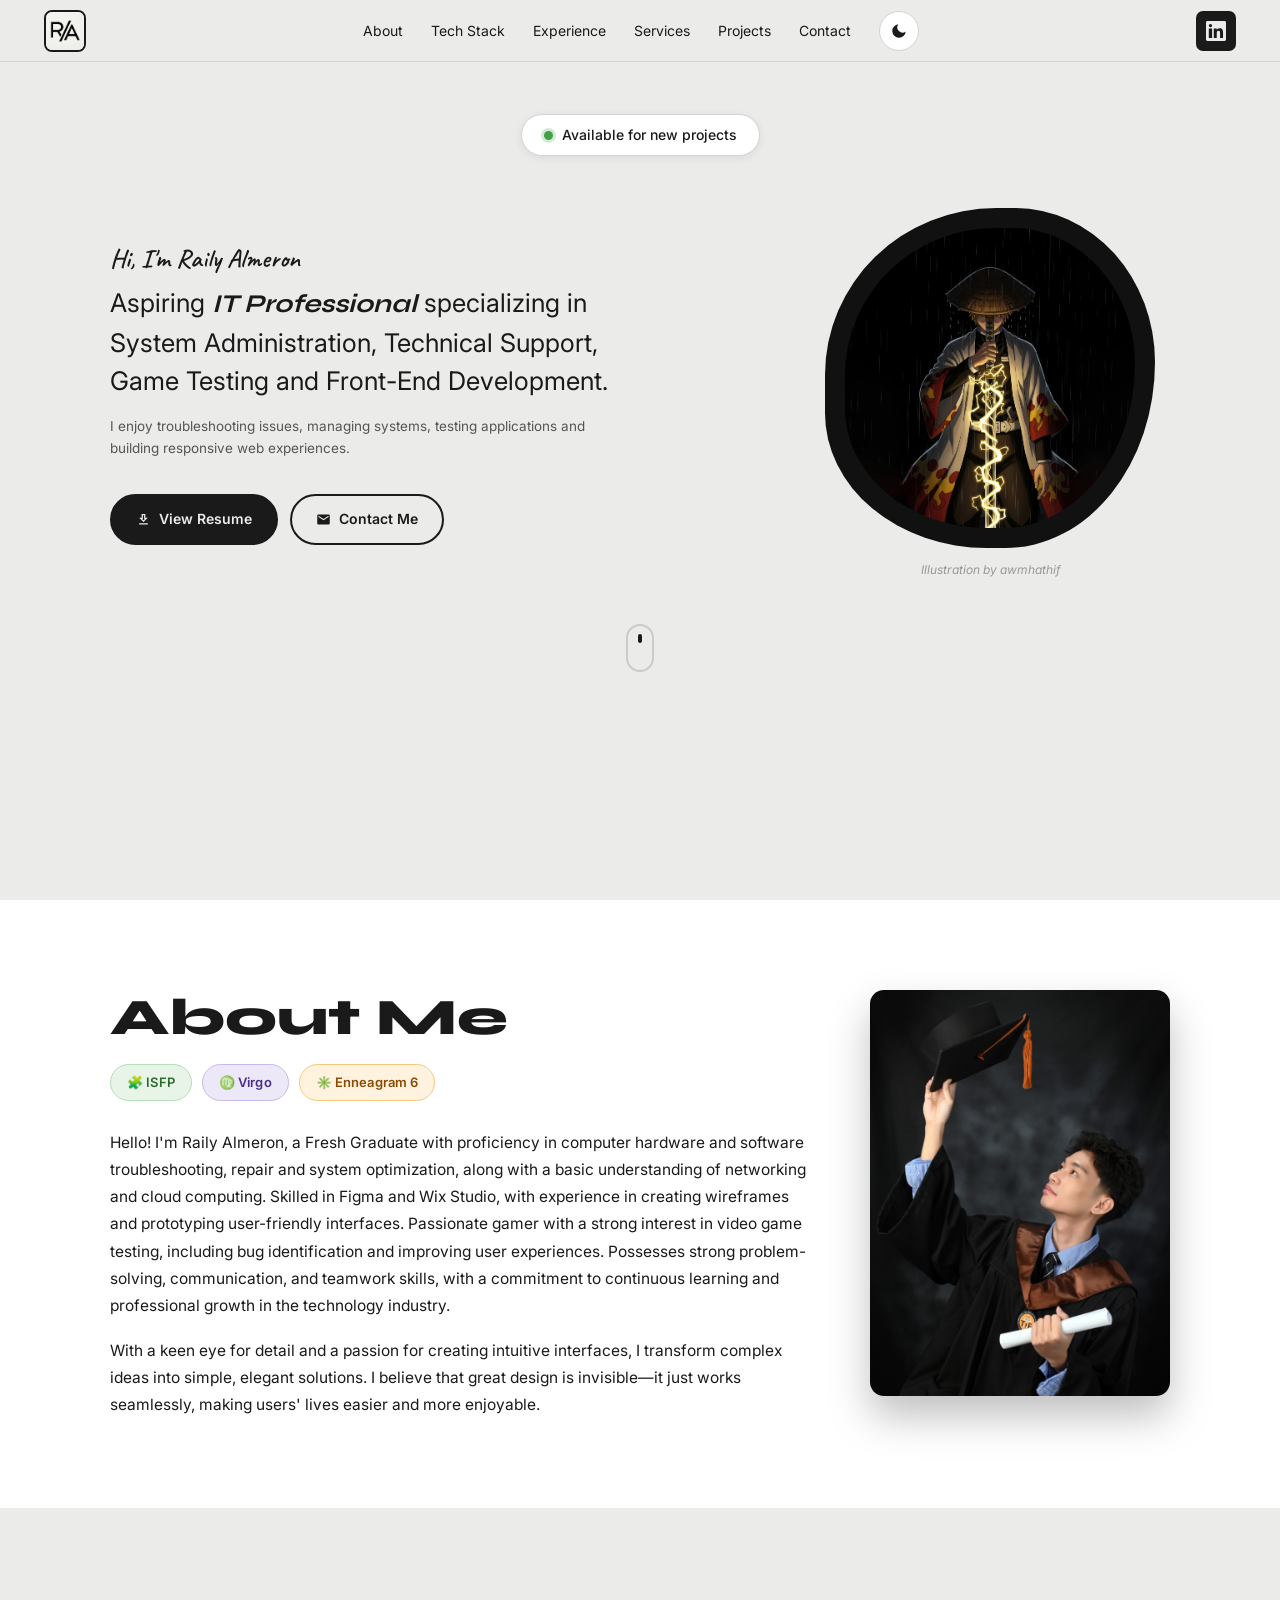
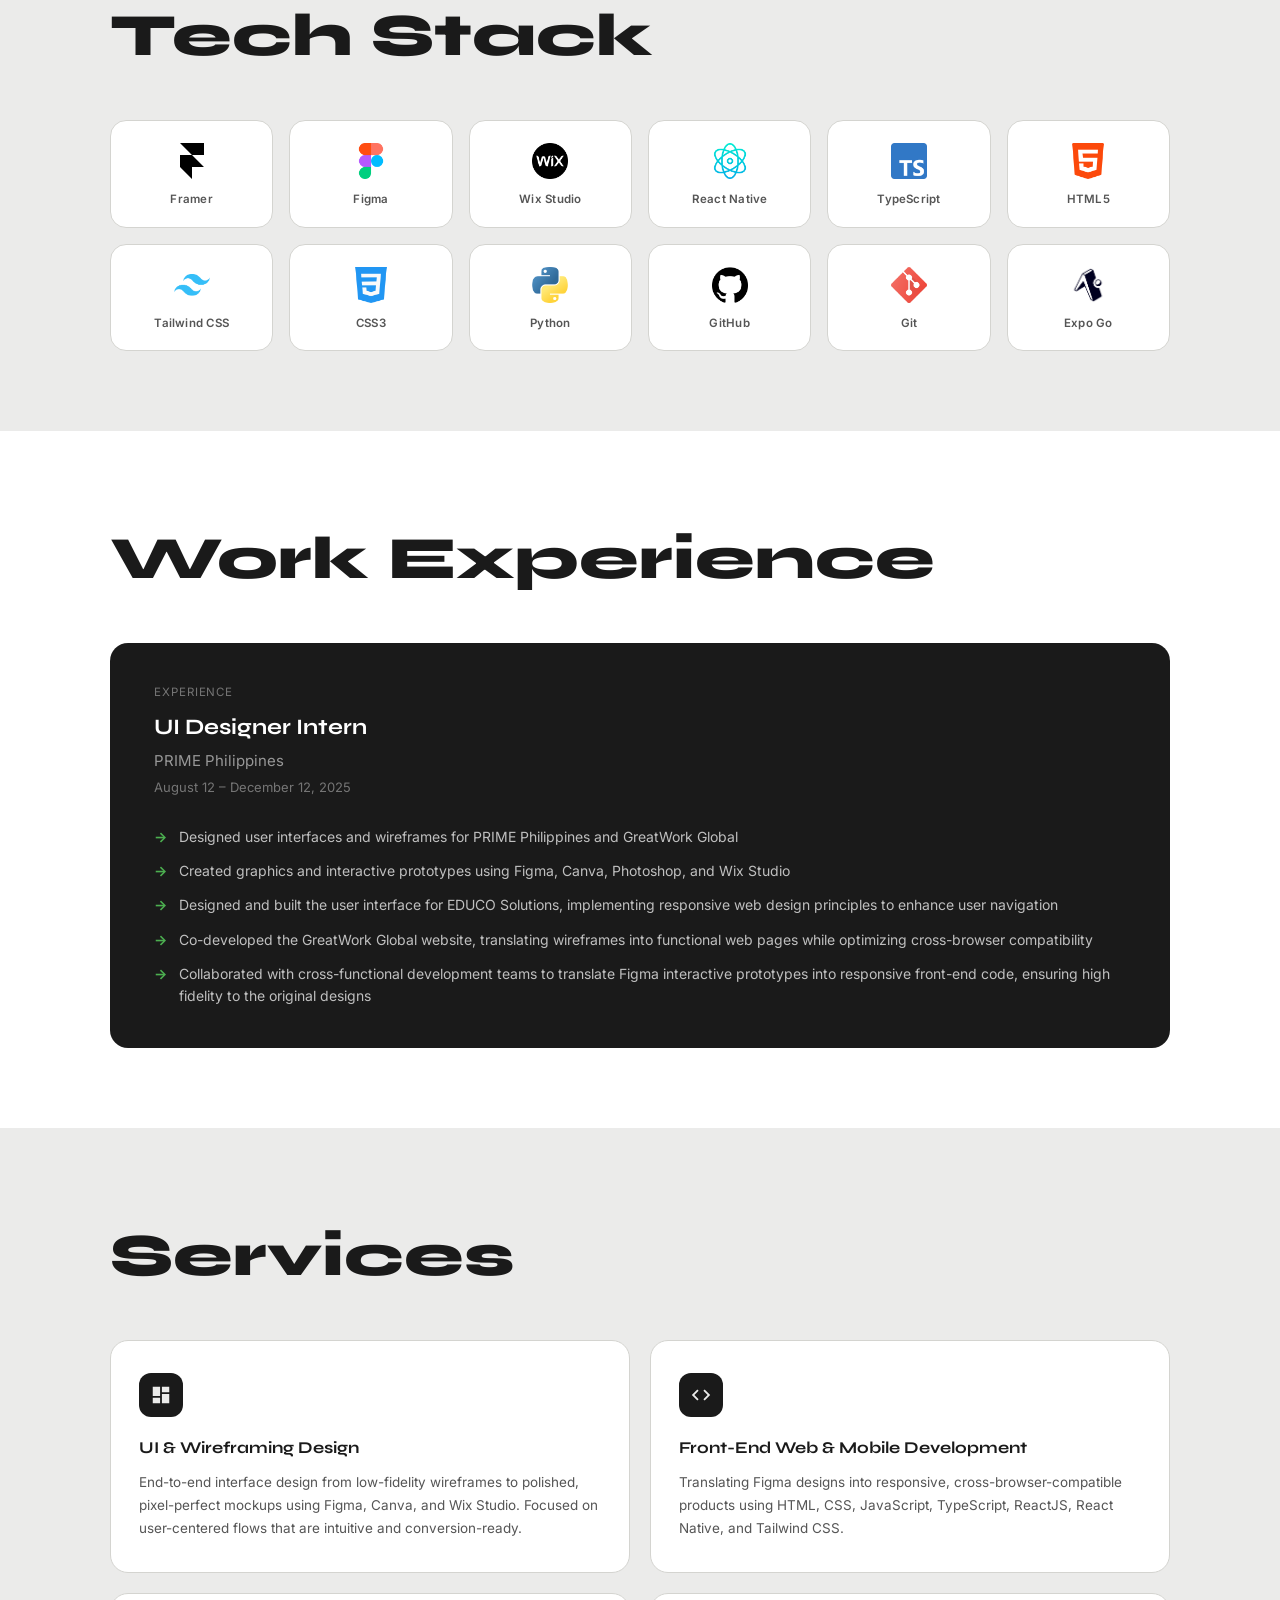
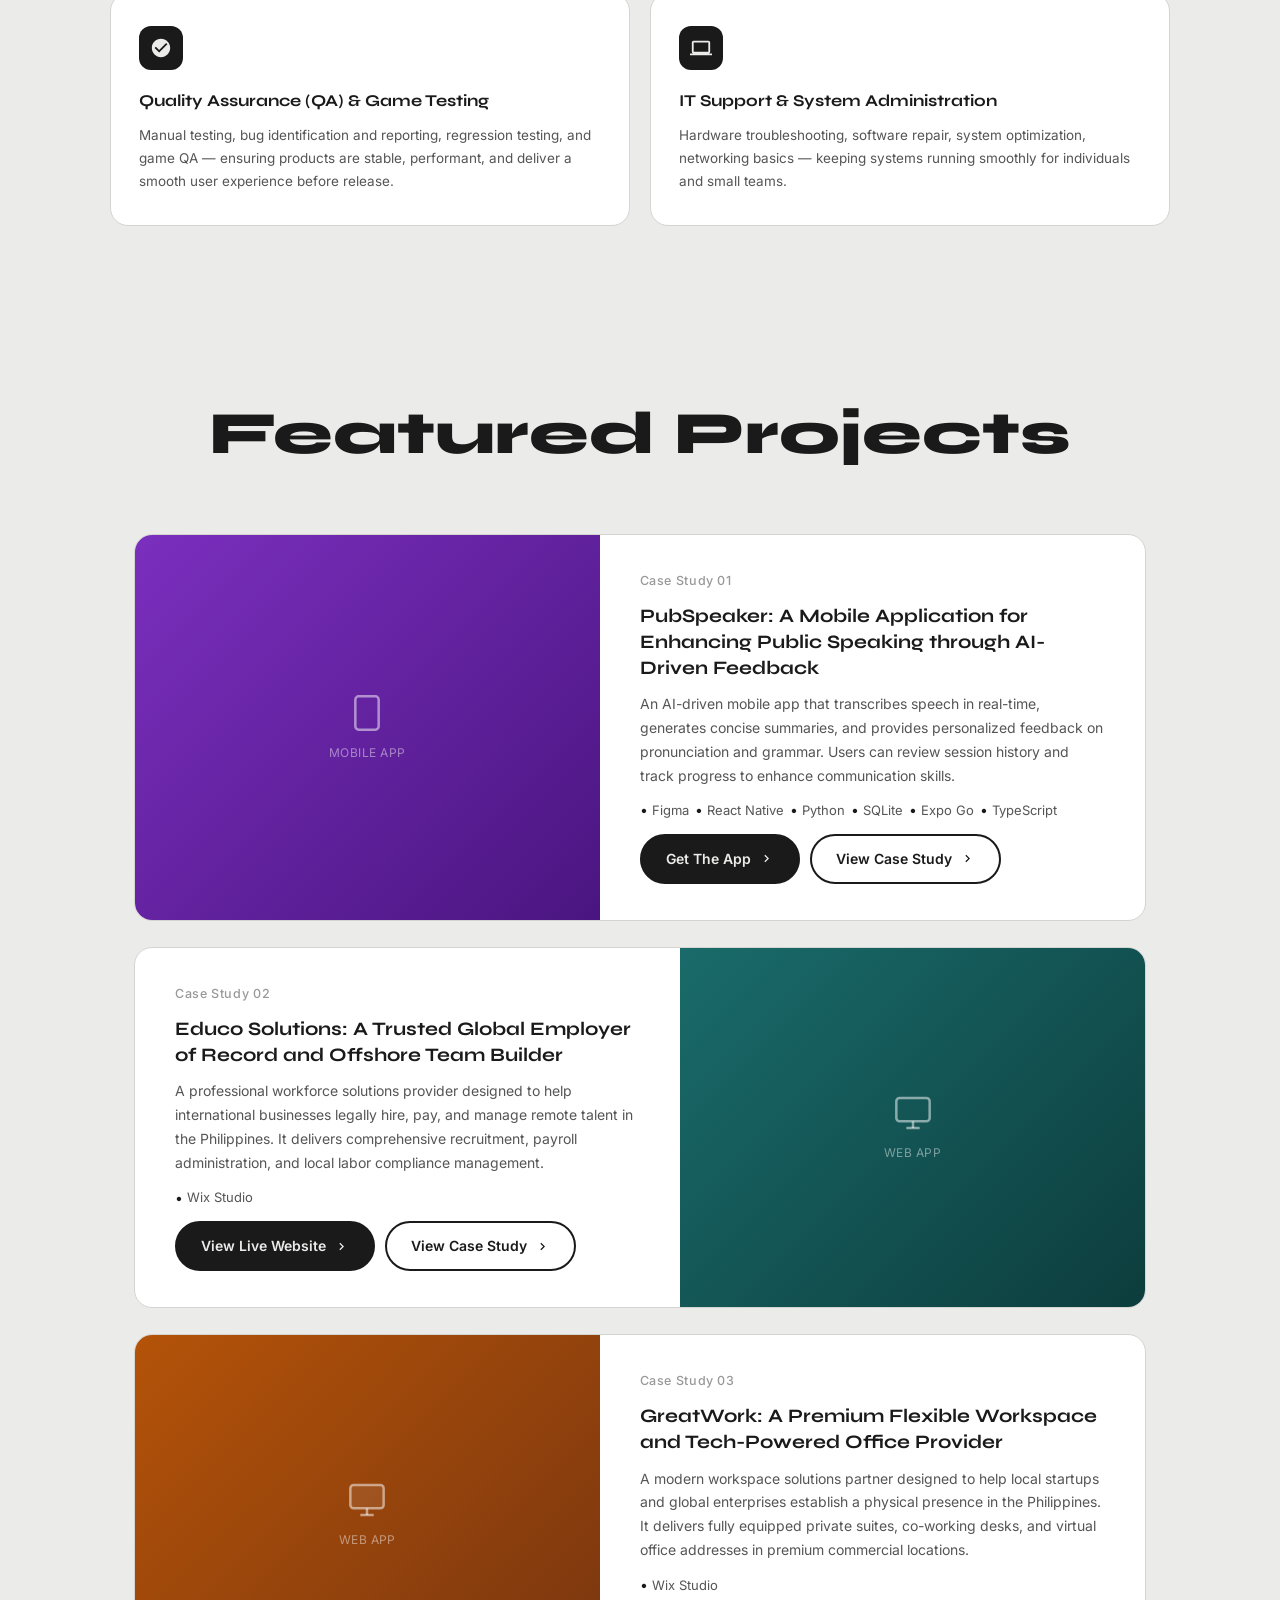
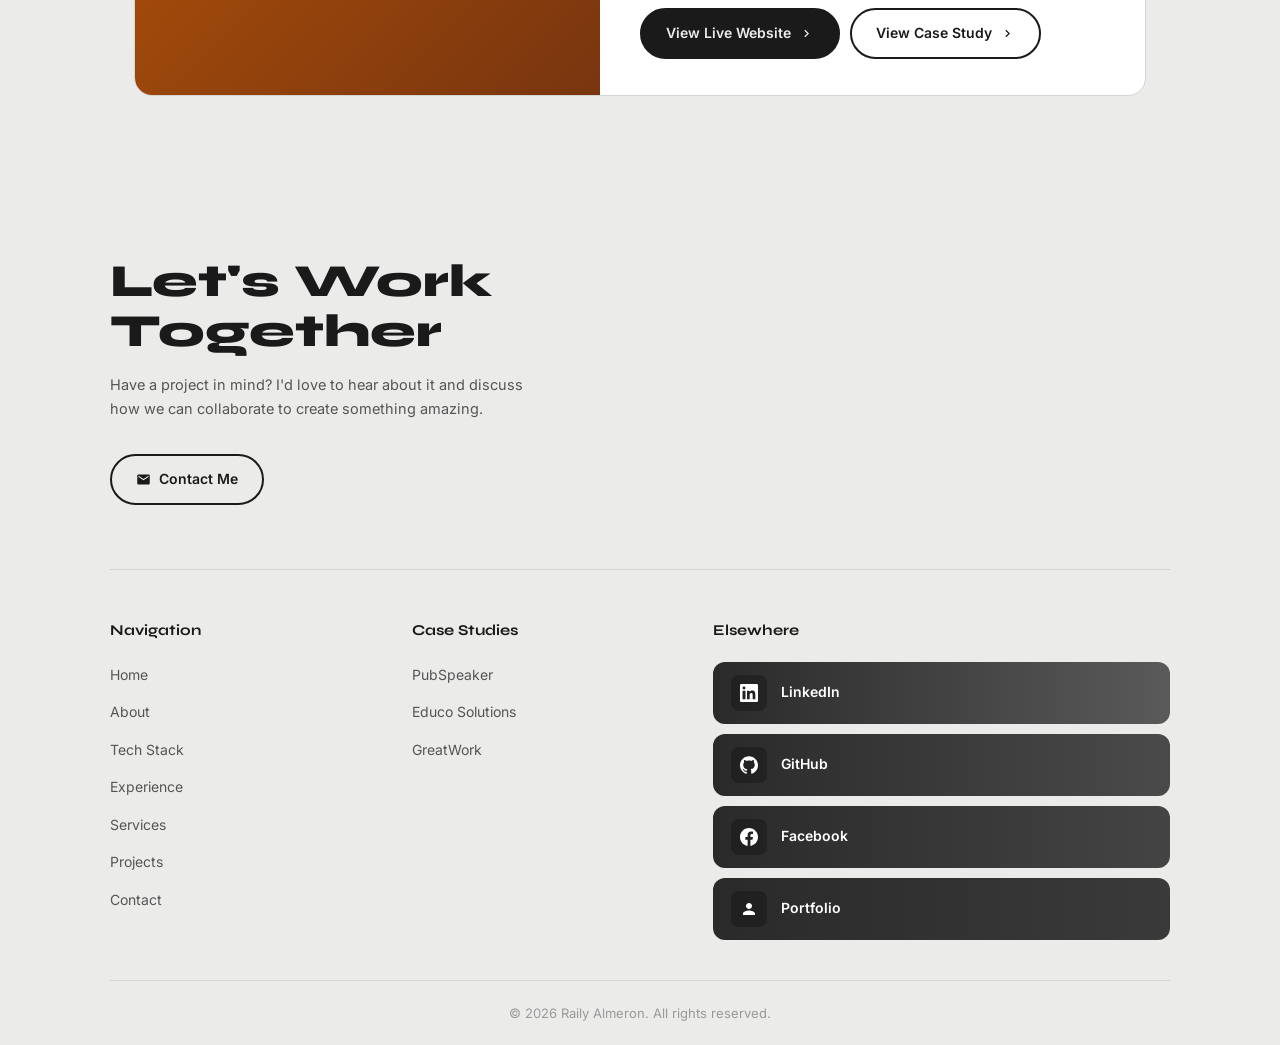
==== index.html @ 9725a53d "Add files via upload" ====
<!DOCTYPE html>
<html lang="en" data-theme="light">

<head>
  <meta charset="UTF-8" />
  <meta name="viewport" content="width=device-width, initial-scale=1.0" />
  <title>My Portfolio</title>
  <link rel="icon" type="image/png" href="boy.png" />
  <link rel="preconnect" href="https://fonts.googleapis.com" />
  <link rel="preconnect" href="https://fonts.gstatic.com" crossorigin />
  <link rel="stylesheet" href="style.css" />
  <link
    href="https://fonts.googleapis.com/css2?family=Caveat:wght@600&family=Inter:ital,wght@0,400;0,500;0,600;0,700;1,700&family=Syne:wght@700;800&display=swap"
    rel="stylesheet" />

  <style>
    /* ─── THEME TOKENS ─── */
    :root,
    [data-theme="light"] {
      --bg: #ebebea;
      --surface: #ffffff;
      --dark: #1a1a1a;
      --mid: #555;
      --muted: #999;
      --border: #d4d4d0;
      --green-dot: #43a047;
      --pill-bg: #ffffff;
      --exp-card-bg: #1a1a1a;
      --exp-card-color: #fff;
      --nav-bg: #ebebea;
    }

    [data-theme="dark"] {
      --bg: #141414;
      --surface: #1e1e1e;
      --dark: #f0f0f0;
      --mid: #aaa;
      --muted: #666;
      --border: #2e2e2e;
      --green-dot: #4caf50;
      --pill-bg: #252525;
      --exp-card-bg: #f0f0f0;
      --exp-card-color: #1a1a1a;
      --nav-bg: #141414;
    }

    /* ─── SCROLL ANIMATIONS (slower) ─── */
    .reveal {
      opacity: 0;
      transform: translateY(44px);
      transition: opacity 1s cubic-bezier(.22, .68, 0, 1.1), transform 1s cubic-bezier(.22, .68, 0, 1.1);
    }

    .reveal.visible {
      opacity: 1;
      transform: translateY(0);
    }

    .reveal-left {
      opacity: 0;
      transform: translateX(-52px);
      transition: opacity 1s cubic-bezier(.22, .68, 0, 1.1), transform 1s cubic-bezier(.22, .68, 0, 1.1);
    }

    .reveal-left.visible {
      opacity: 1;
      transform: translateX(0);
    }

    .reveal-right {
      opacity: 0;
      transform: translateX(52px);
      transition: opacity 1s cubic-bezier(.22, .68, 0, 1.1), transform 1s cubic-bezier(.22, .68, 0, 1.1);
    }

    .reveal-right.visible {
      opacity: 1;
      transform: translateX(0);
    }

    .reveal-scale {
      opacity: 0;
      transform: scale(0.84);
      transition: opacity 0.85s cubic-bezier(.22, .68, 0, 1.1), transform 0.85s cubic-bezier(.22, .68, 0, 1.1);
    }

    .reveal-scale.visible {
      opacity: 1;
      transform: scale(1);
    }

    /* Stagger delays */
    .delay-1 { transition-delay: 0.10s; }
    .delay-2 { transition-delay: 0.20s; }
    .delay-3 { transition-delay: 0.30s; }
    .delay-4 { transition-delay: 0.40s; }
    .delay-5 { transition-delay: 0.50s; }
    .delay-6 { transition-delay: 0.60s; }
    .delay-7 { transition-delay: 0.70s; }
    .delay-8 { transition-delay: 0.80s; }
    .delay-9 { transition-delay: 0.90s; }
    .delay-10 { transition-delay: 1.00s; }
    .delay-11 { transition-delay: 1.10s; }
    .delay-12 { transition-delay: 1.20s; }

    /* ─── BASE ─── */
    *, *::before, *::after { box-sizing: border-box; margin: 0; padding: 0; }
    html { scroll-behavior: smooth; }
    body {
      background: var(--bg);
      color: var(--dark);
      font-family: 'Inter', sans-serif;
      font-size: 16px;
      line-height: 1.6;
      min-height: 100vh;
      transition: background 0.35s, color 0.35s;
    }

    /* ─── NAV ─── */
    nav {
      position: sticky; top: 0; z-index: 100;
      background: var(--nav-bg);
      border-bottom: 1px solid var(--border);
      display: flex; align-items: center; justify-content: space-between;
      padding: 0 44px; height: 62px;
      transition: background 0.35s, border-color 0.35s;
    }

    .nav-logo { text-decoration: none; display: flex; align-items: center; }
    .nav-logo-img { width: 42px; height: 42px; border-radius: 8px; object-fit: cover; display: block; border: 2px solid var(--dark); transition: border-color 0.35s; }

    .logo-box-fallback {
      width: 42px; height: 42px; border: 2px solid var(--dark);
      display: grid; place-items: center; position: relative;
      font-family: 'Syne', sans-serif; font-weight: 800; color: var(--dark); overflow: hidden;
      transition: border-color 0.35s, color 0.35s;
    }
    .logo-box-fallback .logo-r { position: absolute; left: 7px; top: 50%; transform: translateY(-50%); font-style: italic; font-size: 15px; }
    .logo-box-fallback .logo-slash { position: absolute; width: 1.5px; height: 28px; background: var(--dark); transform: rotate(18deg); left: 22px; }
    .logo-box-fallback .logo-a { position: absolute; right: 7px; top: 50%; transform: translateY(-50%); font-size: 12px; }

    .nav-links { display: flex; align-items: center; gap: 28px; list-style: none; }
    .nav-links a { text-decoration: none; color: var(--dark); font-size: 14px; font-weight: 400; transition: opacity .2s, color 0.35s; }
    .nav-links a:hover { opacity: .5; }

    .theme-toggle {
      width: 40px; height: 40px; background: var(--surface); border: 1.5px solid var(--border);
      border-radius: 50%; display: flex; align-items: center; justify-content: center; cursor: pointer;
      transition: background 0.35s, border-color 0.35s, transform 0.2s, box-shadow 0.2s; flex-shrink: 0;
    }
    .theme-toggle:hover { transform: scale(1.08); box-shadow: 0 4px 14px rgba(0, 0, 0, .12); }
    .theme-toggle svg { width: 18px; height: 18px; fill: var(--dark); transition: fill 0.35s; }
    .icon-sun { display: none; }
    .icon-moon { display: block; }
    [data-theme="dark"] .icon-sun { display: block; }
    [data-theme="dark"] .icon-moon { display: none; }

    .nav-right { display: flex; align-items: center; gap: 10px; }
    .nav-linkedin {
      width: 40px; height: 40px; background: var(--dark); border-radius: 7px;
      display: flex; align-items: center; justify-content: center; text-decoration: none;
      flex-shrink: 0; transition: opacity .2s, background 0.35s;
    }
    .nav-linkedin:hover { opacity: .75; }
    .nav-linkedin svg { fill: var(--bg); width: 20px; height: 20px; transition: fill 0.35s; }

    /* ─── HERO ─── */
    #hero { min-height: calc(100vh - 62px); display: flex; flex-direction: column; align-items: center; padding: 52px 44px 70px; }

    .available-pill {
      display: inline-flex; align-items: center; gap: 9px;
      background: var(--pill-bg); border: 1.5px solid var(--border); border-radius: 50px;
      padding: 9px 22px; font-size: 14px; font-weight: 500; color: var(--dark);
      margin-bottom: 52px; cursor: default;
      box-shadow: 0 2px 10px rgba(0, 0, 0, .07);
      transition: background .22s, border-color .22s, color .22s, box-shadow .22s, transform .18s;
      user-select: none;
    }
    .available-pill:hover { background: var(--dark); border-color: var(--dark); color: var(--bg); box-shadow: 0 8px 28px rgba(0, 0, 0, .2); transform: translateY(-2px); }
    .available-dot { width: 9px; height: 9px; border-radius: 50%; background: var(--green-dot); box-shadow: 0 0 0 3px rgba(67, 160, 71, .22); flex-shrink: 0; animation: pulse 2.2s infinite; }
    .available-pill:hover .available-dot { background: #6eef7b; box-shadow: 0 0 0 3px rgba(110, 239, 123, .3); }

    @keyframes pulse {
      0%, 100% { box-shadow: 0 0 0 3px rgba(67, 160, 71, .22); }
      50% { box-shadow: 0 0 0 6px rgba(67, 160, 71, .08); }
    }

    .hero-content { display: flex; align-items: center; justify-content: space-between; width: 100%; max-width: 1060px; gap: 48px; }
    .hero-text { flex: 1; min-width: 0; }
    .hero-greeting { font-family: 'Caveat', cursive; font-size: 26px; font-weight: 600; color: var(--dark); margin-bottom: 10px; line-height: 1.2; }
    .hero-headline { font-family: 'Inter', sans-serif; font-weight: 400; font-size: clamp(19px, 2vw, 26px); line-height: 1.5; color: var(--dark); margin-bottom: 14px; max-width: 560px; }
    .hero-headline em { font-style: italic; font-weight: 700; font-family: 'Syne', sans-serif; }
    .hero-sub { color: var(--mid); font-size: 13.5px; max-width: 500px; margin-bottom: 34px; line-height: 1.7; }
    .hero-btns { display: flex; gap: 12px; flex-wrap: wrap; }

    .btn {
      display: inline-flex; align-items: center; gap: 8px;
      padding: 12px 24px; border-radius: 50px; font-size: 14px; font-weight: 600;
      cursor: pointer; text-decoration: none;
      transition: transform .15s, box-shadow .15s, background .2s, color .2s, border-color .2s;
      border: 2px solid transparent; font-family: 'Inter', sans-serif;
    }
    .btn:hover { transform: translateY(-2px); box-shadow: 0 6px 20px rgba(0, 0, 0, .14); }
    .btn svg { width: 15px; height: 15px; flex-shrink: 0; }
    .btn-dark { background: var(--dark); color: var(--bg); border-color: var(--dark); }
    .btn-dark:hover { opacity: 0.85; }
    .btn-outline { background: transparent; color: var(--dark); border-color: var(--dark); }
    .btn-outline:hover { background: rgba(128, 128, 128, .08); }

    .hero-image-wrap { flex-shrink: 0; width: 360px; display: flex; flex-direction: column; align-items: center; gap: 12px; }
    .hero-blob { width: 330px; height: 340px; position: relative; }
    .blob-bg { width: 100%; height: 100%; background: #111; border-radius: 55% 45% 48% 52% / 52% 48% 58% 42%; position: absolute; top: 0; left: 0; }
    [data-theme="dark"] .blob-bg { background: #e0e0e0; }
    .hero-photo { width: 290px; height: 300px; object-fit: cover; border-radius: 55% 45% 48% 52% / 52% 48% 58% 42%; position: absolute; top: 20px; left: 20px; display: block; pointer-events: none; }
    .avatar-placeholder { width: 290px; height: 300px; border-radius: 55% 45% 48% 52% / 52% 48% 58% 42%; position: absolute; top: 20px; left: 20px; background: transparent; display: flex; flex-direction: column; align-items: center; justify-content: center; gap: 12px; cursor: pointer; overflow: hidden; }
    .upload-frame { width: 110px; height: 110px; border: 1.5px dashed rgba(255, 255, 255, .28); border-radius: 14px; display: flex; flex-direction: column; align-items: center; justify-content: center; gap: 8px; padding: 10px; }
    .upload-frame svg { width: 28px; height: 28px; fill: none; stroke: rgba(255, 255, 255, .4); stroke-width: 1.5; }
    .upload-label { font-size: 11px; color: rgba(255, 255, 255, .38); text-align: center; line-height: 1.45; }
    .upload-hint { font-size: 9.5px; color: rgba(255, 255, 255, .18); letter-spacing: .06em; text-transform: uppercase; }
    .hero-credit { font-size: 12px; color: var(--muted); font-style: italic; }

    .scroll-hint { width: 28px; height: 48px; border: 2px solid rgba(128, 128, 128, .3); border-radius: 20px; margin: 44px auto 0; display: flex; justify-content: center; padding-top: 8px; }
    .scroll-dot { width: 4px; height: 9px; background: var(--dark); border-radius: 3px; animation: scrollDown 1.7s infinite; }
    @keyframes scrollDown {
      0% { transform: translateY(0); opacity: 1; }
      75% { transform: translateY(11px); opacity: 0; }
      100% { transform: translateY(0); opacity: 0; }
    }

    /* ─── ABOUT ─── */
    #about { padding: 90px 44px; background: var(--surface); transition: background 0.35s; }
    .about-inner { max-width: 1060px; margin: 0 auto; display: flex; gap: 64px; align-items: flex-start; }
    .about-left { flex: 1; min-width: 0; }
    .about-title { font-family: 'Syne', sans-serif; font-weight: 800; font-size: clamp(32px, 4vw, 52px); color: var(--dark); margin-bottom: 18px; line-height: 1.1; }
    .about-badges { display: flex; flex-wrap: wrap; gap: 10px; margin-bottom: 28px; }
    .badge { display: inline-flex; align-items: center; gap: 7px; padding: 7px 16px; border-radius: 20px; font-size: 13px; font-weight: 600; cursor: default; letter-spacing: .01em; }
    .badge-isfp { background: #E8F4E8; color: #2D6A2D; border: 1.5px solid #B8DDB8; }
    .badge-virgo { background: #EDE8F8; color: #4A2D8A; border: 1.5px solid #C8B8EC; }
    .badge-ennea { background: #FFF3E0; color: #8A4A00; border: 1.5px solid #F5C87A; }
    [data-theme="dark"] .badge-isfp { background: #1a2e1a; color: #7ec97e; border-color: #2e5a2e; }
    [data-theme="dark"] .badge-virgo { background: #1e1830; color: #a888e8; border-color: #3d2a70; }
    [data-theme="dark"] .badge-ennea { background: #2a1e0a; color: #e8a844; border-color: #6a4510; }
    .about-text p { font-size: 15.5px; color: var(--dark); line-height: 1.75; margin-bottom: 18px; }
    .about-text p:last-child { margin-bottom: 0; }
    .about-photo-wrap { perspective: 1200px; display: inline-block; border-radius: 14px; flex-shrink: 0; width: 300px; }
    .about-photo { width: 100%; border-radius: 14px; display: block; transform-style: preserve-3d; transition: transform 0.15s ease, box-shadow 0.3s ease; will-change: transform; box-shadow: 0 20px 40px rgba(0, 0, 0, .25); }

    /* ─── TECH STACK ─── */
    #techstack { padding: 80px 44px; background: var(--bg); transition: background 0.35s; }
    .techstack-inner { max-width: 1060px; margin: 0 auto; }
    .tech-grid { display: grid; grid-template-columns: repeat(6, 1fr); gap: 16px; }
    .tech-item { background: var(--surface); border: 1.5px solid var(--border); border-radius: 16px; display: flex; flex-direction: column; align-items: center; justify-content: center; padding: 22px 12px 18px; gap: 11px; transition: box-shadow .25s, transform .25s, border-color .25s, background 0.35s; cursor: default; }
    .tech-item:hover { box-shadow: 0 8px 24px rgba(0, 0, 0, .13); transform: translateY(-5px); border-color: var(--mid); }
    .tech-item svg, .tech-item img { width: 36px; height: 36px; object-fit: contain; display: block; }
    .tech-item span { font-size: 11.5px; font-weight: 600; color: var(--mid); letter-spacing: .02em; text-align: center; }

    /* ─── EXPERIENCE ─── */
    #experience { padding: 80px 44px; background: var(--surface); transition: background 0.35s; }
    .exp-inner { max-width: 1060px; margin: 0 auto; }
    .exp-card { background: var(--exp-card-bg); color: var(--exp-card-color); border-radius: 18px; padding: 40px 44px; transition: background 0.35s, color 0.35s; }
    .exp-label { font-size: 11.5px; letter-spacing: .08em; text-transform: uppercase; margin-bottom: 8px; }
    [data-theme="light"] .exp-label { color: rgba(255, 255, 255, .4); }
    [data-theme="dark"] .exp-label { color: rgba(0, 0, 0, .4); }
    .exp-role { font-family: 'Syne', sans-serif; font-weight: 700; font-size: 22px; margin-bottom: 4px; }
    .exp-company { font-size: 15px; margin-bottom: 4px; }
    [data-theme="light"] .exp-company { color: rgba(255, 255, 255, .55); }
    [data-theme="dark"] .exp-company { color: rgba(0, 0, 0, .55); }
    .exp-date { font-size: 13px; margin-bottom: 28px; }
    [data-theme="light"] .exp-date { color: rgba(255, 255, 255, .4); }
    [data-theme="dark"] .exp-date { color: rgba(0, 0, 0, .4); }
    .exp-list { list-style: none; display: flex; flex-direction: column; gap: 12px; }
    .exp-list li { font-size: 14px; display: flex; gap: 12px; line-height: 1.6; }
    [data-theme="light"] .exp-list li { color: rgba(255, 255, 255, .72); }
    [data-theme="dark"] .exp-list li { color: rgba(0, 0, 0, .72); }
    .exp-list li span.arrow { color: #4caf50; flex-shrink: 0; font-weight: 700; }
    [data-theme="dark"] .exp-list li span.arrow { color: #1a6e20; }

    /* ─── SERVICES ─── */
    #services { padding: 80px 44px; background: var(--bg); transition: background 0.35s; }
    .services-wrap { max-width: 1060px; margin: 0 auto; }
    .services-grid { display: grid; grid-template-columns: 1fr 1fr; gap: 20px; }
    .service-card { background: var(--surface); border: 1.5px solid var(--border); border-radius: 18px; padding: 32px 28px; transition: box-shadow .2s, transform .2s, background 0.35s, border-color 0.35s; }
    .service-card:hover { box-shadow: 0 10px 28px rgba(0, 0, 0, .09); transform: translateY(-2px); }
    .service-icon { width: 44px; height: 44px; background: var(--dark); border-radius: 12px; display: flex; align-items: center; justify-content: center; margin-bottom: 18px; transition: background 0.35s; }
    .service-icon svg { fill: var(--bg); width: 22px; height: 22px; transition: fill 0.35s; }
    .service-card h3 { font-family: 'Syne', sans-serif; font-weight: 700; font-size: 16.5px; margin-bottom: 10px; color: var(--dark); }
    .service-card p { font-size: 13.5px; color: var(--mid); line-height: 1.7; }

    /* ─── PROJECTS ─── */
    #projects { padding: 80px 44px; max-width: 1100px; margin: 0 auto; }
    .section-title { font-family: 'Syne', sans-serif; font-weight: 800; font-size: clamp(36px, 5vw, 60px); text-align: center; margin-bottom: 52px; color: var(--dark); }
    .projects-list { display: flex; flex-direction: column; gap: 26px; }

    .project-card { background: var(--surface); border: 1.5px solid var(--border); border-radius: 18px; display: flex; align-items: stretch; overflow: hidden; transition: box-shadow .22s, transform .22s, background 0.35s, border-color 0.35s; min-height: 320px; }
    .project-card:hover { box-shadow: 0 14px 40px rgba(0, 0, 0, .12); transform: translateY(-3px); }
    .project-card.reverse { flex-direction: row-reverse; }

    .project-img-placeholder { width: 46%; flex-shrink: 0; flex-grow: 0; min-height: 320px; position: relative; overflow: hidden; display: flex; align-items: center; justify-content: center; }
    .ph-purple { background: linear-gradient(135deg, #7B2FBE 0%, #4A1580 100%); }
    .ph-teal   { background: linear-gradient(135deg, #1A6B6B 0%, #0D3D3D 100%); }
    .ph-amber  { background: linear-gradient(135deg, #B45309 0%, #78350F 100%); }

    .project-img-placeholder img.project-img { position: absolute; top: 0; left: 0; width: 100%; height: 100%; object-fit: cover; object-position: center top; display: block; }
    .project-img-placeholder .ph-inner { position: relative; z-index: 0; display: flex; flex-direction: column; align-items: center; justify-content: center; gap: 10px; }
    .project-img-placeholder .ph-inner svg { width: 40px; height: 40px; fill: none; stroke-width: 1.5; }
    .ph-purple .ph-inner svg { stroke: rgba(255, 255, 255, .5); }
    .ph-teal .ph-inner svg   { stroke: rgba(255, 255, 255, .5); }
    .ph-amber .ph-inner svg  { stroke: rgba(255, 255, 255, .5); fill: rgba(255, 255, 255, .08); }
    .project-img-placeholder .ph-inner span { font-size: 12px; letter-spacing: .04em; text-transform: uppercase; }
    .ph-purple .ph-inner span { color: rgba(255, 255, 255, .45); }
    .ph-teal .ph-inner span   { color: rgba(255, 255, 255, .45); }
    .ph-amber .ph-inner span  { color: rgba(255, 255, 255, .45); }

    .project-body { flex: 1; min-width: 0; padding: 36px 40px; display: flex; flex-direction: column; justify-content: center; gap: 12px; }
    .project-label { font-size: 12.5px; font-weight: 500; color: var(--muted); letter-spacing: .05em; }
    .project-title { font-family: 'Syne', sans-serif; font-weight: 700; font-size: 19px; line-height: 1.35; color: var(--dark); }
    .project-desc { font-size: 14px; color: var(--mid); line-height: 1.7; }
    .project-tags { display: flex; flex-wrap: wrap; gap: 6px; }
    .tag { font-size: 13px; color: var(--mid); display: flex; align-items: center; gap: 4px; }
    .tag::before { content: '•'; color: var(--dark); font-size: 14px; }

    /* ── PROJECT BUTTON ROW ── */
    .project-btns { display: flex; gap: 10px; flex-wrap: wrap; align-items: center; }

    /* ─── CONTACT / FOOTER ─── */
    #contact-footer { background: var(--bg); padding: 80px 44px 0; transition: background 0.35s; }
    .contact-top { max-width: 1060px; margin: 0 auto; display: flex; align-items: flex-start; justify-content: space-between; padding-bottom: 64px; gap: 40px; }
    .contact-left { max-width: 420px; }
    .contact-heading { font-family: 'Syne', sans-serif; font-weight: 800; font-size: clamp(28px, 4vw, 46px); color: var(--dark); line-height: 1.1; margin-bottom: 16px; }
    .contact-sub { font-size: 14.5px; color: var(--mid); line-height: 1.7; margin-bottom: 32px; }

    .footer-grid { max-width: 1060px; margin: 0 auto; display: grid; grid-template-columns: 1fr 1fr 1.8fr; gap: 48px; padding: 48px 0 40px; border-top: 1px solid var(--border); }
    .footer-col-title { font-family: 'Syne', sans-serif; font-weight: 700; font-size: 15px; color: var(--dark); margin-bottom: 20px; }
    .footer-links { list-style: none; display: flex; flex-direction: column; gap: 12px; }
    .footer-links a { text-decoration: none; font-size: 14px; color: var(--mid); transition: color .2s; }
    .footer-links a:hover { color: var(--dark); }

    .social-bars { display: flex; flex-direction: column; gap: 10px; }
    .social-bar { display: flex; align-items: center; gap: 14px; padding: 13px 18px; border-radius: 12px; text-decoration: none; color: #fff; font-size: 14px; font-weight: 600; transition: transform .15s, box-shadow .15s; }
    .social-bar:hover { transform: translateY(-2px); box-shadow: 0 6px 20px rgba(0, 0, 0, .13); }
    .social-bar .bar-icon { width: 36px; height: 36px; border-radius: 8px; background: rgba(0, 0, 0, .25); display: flex; align-items: center; justify-content: center; flex-shrink: 0; }
    .social-bar .bar-icon svg { fill: #fff; width: 18px; height: 18px; }
    .bar-linkedin  { background: linear-gradient(to right, #2a2a2a, #5a5a5a); }
    .bar-github    { background: linear-gradient(to right, #2a2a2a, #4a4a4a); }
    .bar-facebook  { background: linear-gradient(to right, #2a2a2a, #444); }
    .bar-portfolio { background: linear-gradient(to right, #2a2a2a, #3a3a3a); }

    .footer-bottom { max-width: 1060px; margin: 0 auto; border-top: 1px solid var(--border); padding: 22px 0; text-align: center; font-size: 13px; color: var(--muted); }

    /* ─── RESPONSIVE ─── */
    @media (max-width: 900px) {
      .services-grid { grid-template-columns: 1fr; }
      .footer-grid   { grid-template-columns: 1fr 1fr; }
      .tech-grid     { grid-template-columns: repeat(4, 1fr); }
    }

    @media (max-width: 768px) {
      nav { padding: 0 20px; }
      .nav-links { display: none; }
      #hero { padding: 36px 20px 50px; }
      .hero-content { flex-direction: column-reverse; align-items: center; gap: 32px; }
      .hero-image-wrap { width: 100%; }
      .hero-blob { width: 260px; height: 268px; margin: 0 auto; }
      .hero-photo { width: 228px; height: 236px; top: 16px; left: 16px; }
      .avatar-placeholder { width: 228px; height: 236px; top: 16px; left: 16px; }
      #about, #experience, #services, #techstack { padding: 56px 20px; }
      .about-inner { flex-direction: column; gap: 32px; }
      .about-photo-wrap { width: 100%; }
      #projects { padding: 56px 20px; }
      .project-card, .project-card.reverse { flex-direction: column; }
      .project-img-placeholder { width: 100%; min-height: 220px; max-height: 260px; }
      .project-body { padding: 22px; }
      #contact-footer { padding: 56px 20px 0; }
      .contact-top { flex-direction: column; }
      .footer-grid { grid-template-columns: 1fr; gap: 32px; padding: 32px 0 28px; }
      .tech-grid { grid-template-columns: repeat(3, 1fr); }
    }

    @media (prefers-reduced-motion: reduce) {
      *, *::before, *::after { animation: none !important; transition: none !important; }
    }
  </style>
</head>

<body>

  <!-- NAV -->
  <nav>
    <a href="#hero" class="nav-logo" aria-label="Home">
      <img src="logo.png" alt="Raily Almeron logo" class="nav-logo-img"
        onerror="this.style.display='none'; this.nextElementSibling.style.display='grid';" />
      <div class="logo-box-fallback" style="display:none;">
        <span class="logo-r">R</span>
        <span class="logo-slash"></span>
        <span class="logo-a">A</span>
      </div>
    </a>

    <ul class="nav-links">
      <li><a href="#about">About</a></li>
      <li><a href="#techstack">Tech Stack</a></li>
      <li><a href="#experience">Experience</a></li>
      <li><a href="#services">Services</a></li>
      <li><a href="#projects">Projects</a></li>
      <li><a href="#contact-footer">Contact</a></li>
      <li>
        <button class="theme-toggle" id="themeToggle" aria-label="Toggle dark mode">
          <svg class="icon-moon" viewBox="0 0 24 24" xmlns="http://www.w3.org/2000/svg">
            <path d="M21 12.79A9 9 0 1 1 11.21 3a7 7 0 0 0 9.79 9.79z" />
          </svg>
          <svg class="icon-sun" viewBox="0 0 24 24" xmlns="http://www.w3.org/2000/svg">
            <circle cx="12" cy="12" r="5" />
            <line x1="12" y1="1" x2="12" y2="3" stroke-width="2" stroke-linecap="round" />
            <line x1="12" y1="21" x2="12" y2="23" stroke-width="2" stroke-linecap="round" />
            <line x1="4.22" y1="4.22" x2="5.64" y2="5.64" stroke-width="2" stroke-linecap="round" />
            <line x1="18.36" y1="18.36" x2="19.78" y2="19.78" stroke-width="2" stroke-linecap="round" />
            <line x1="1" y1="12" x2="3" y2="12" stroke-width="2" stroke-linecap="round" />
            <line x1="21" y1="12" x2="23" y2="12" stroke-width="2" stroke-linecap="round" />
            <line x1="4.22" y1="19.78" x2="5.64" y2="18.36" stroke-width="2" stroke-linecap="round" />
            <line x1="18.36" y1="5.64" x2="19.78" y2="4.22" stroke-width="2" stroke-linecap="round" />
          </svg>
        </button>
      </li>
    </ul>

    <div class="nav-right">
      <a href="https://www.linkedin.com/in/railyalmeron/" class="nav-linkedin" target="_blank" rel="noopener" aria-label="LinkedIn">
        <svg viewBox="0 0 24 24">
          <path d="M20.447 20.452H16.89v-5.569c0-1.328-.024-3.037-1.852-3.037-1.853 0-2.136 1.447-2.136 2.94v5.666H9.345V9h3.414v1.561h.046c.477-.9 1.637-1.85 3.37-1.85 3.601 0 4.267 2.37 4.267 5.455v6.286zM5.337 7.433a1.982 1.982 0 0 1-1.98-1.98c0-1.094.886-1.98 1.98-1.98s1.98.886 1.98 1.98-.886 1.98-1.98 1.98zm1.987 13.019H3.35V9h3.974v11.452zM22.225 0H1.771C.792 0 0 .774 0 1.729v20.542C0 23.227.792 24 1.771 24h20.451C23.2 24 24 23.227 24 22.271V1.729C24 .774 23.2 0 22.222 0h.003z" />
        </svg>
      </a>
    </div>
  </nav>

  <!-- 1. HERO -->
  <section id="hero">
    <div class="available-pill reveal">
      <span class="available-dot"></span>
      Available for new projects
    </div>
    <div class="hero-content">
      <div class="hero-text reveal-left">
        <p class="hero-greeting">Hi, I'm Raily Almeron</p>
        <h1 class="hero-headline">
          Aspiring <em>IT Professional</em> specializing in System Administration, Technical Support, Game Testing and Front-End Development.
        </h1>
        <p class="hero-sub">I enjoy troubleshooting issues, managing systems, testing applications and building responsive web experiences.</p>
        <div class="hero-btns">
          <a href="ALMERON_Resume.pdf" target="_blank" class="btn btn-dark">
            <svg viewBox="0 0 24 24" fill="currentColor"><path d="M19 9h-4V3H9v6H5l7 7 7-7zm-8 2V5h2v6h1.17L12 13.17 9.83 11H11zm-6 7h14v2H5z" /></svg>
            View Resume
          </a>
          <a href="#contact-footer" class="btn btn-outline">
            <svg viewBox="0 0 24 24" fill="currentColor"><path d="M20 4H4c-1.1 0-2 .9-2 2v12c0 1.1.9 2 2 2h16c1.1 0 2-.9 2-2V6c0-1.1-.9-2-2-2zm0 4-8 5-8-5V6l8 5 8-5v2z" /></svg>
            Contact Me
          </a>
        </div>
      </div>
      <div class="hero-image-wrap reveal-right">
        <div class="hero-blob">
          <div class="blob-bg"></div>
          <img src="zenitsu.png" alt="Raily Almeron" class="hero-photo"
            onerror="this.style.display='none'; this.nextElementSibling.style.display='flex';" />
          <div class="avatar-placeholder" style="display:none;" title="Add your photo here">
            <div class="upload-frame">
              <svg viewBox="0 0 24 24">
                <rect x="3" y="3" width="18" height="18" rx="3" />
                <circle cx="8.5" cy="8.5" r="1.5" />
                <polyline points="21 15 16 10 5 21" />
              </svg>
              <span class="upload-label">Replace src="your-photo.jpg"<br>with your image filename</span>
            </div>
            <span class="upload-hint">illustration by awmhathif</span>
          </div>
        </div>
        <span class="hero-credit">Illustration by awmhathif</span>
      </div>
    </div>
    <div class="scroll-hint" aria-hidden="true"><div class="scroll-dot"></div></div>
  </section>

  <!-- 2. ABOUT -->
  <section id="about">
    <div class="about-inner">
      <div class="about-left reveal-left">
        <h2 class="about-title">About Me</h2>
        <div class="about-badges">
          <span class="badge badge-isfp">🧩 ISFP</span>
          <span class="badge badge-virgo">♍ Virgo</span>
          <span class="badge badge-ennea">✳️ Enneagram 6</span>
        </div>
        <div class="about-text">
          <p>Hello! I'm Raily Almeron, a Fresh Graduate with proficiency in computer hardware and software troubleshooting, repair and system optimization, along with a basic understanding of networking and cloud computing. Skilled in Figma and Wix Studio, with experience in creating wireframes and prototyping user-friendly interfaces. Passionate gamer with a strong interest in video game testing, including bug identification and improving user experiences. Possesses strong problem-solving, communication, and teamwork skills, with a commitment to continuous learning and professional growth in the technology industry.</p>
          <p>With a keen eye for detail and a passion for creating intuitive interfaces, I transform complex ideas into simple, elegant solutions. I believe that great design is invisible—it just works seamlessly, making users' lives easier and more enjoyable.</p>
        </div>
      </div>
      <div class="about-photo-wrap reveal-right">
        <img src="akoto.JPG" class="about-photo" alt="Raily Almeron" />
      </div>
    </div>
  </section>

  <!-- 3. TECH STACK -->
  <section id="techstack">
    <div class="techstack-inner">
      <h2 class="section-title reveal" style="text-align:left; margin-bottom:36px;">Tech Stack</h2>
      <div class="tech-grid">
        <div class="tech-item reveal-scale delay-1"><img src="tech-framer.png" alt="Framer" onerror="this.outerHTML='&lt;svg viewBox=&quot;0 0 24 24&quot; xmlns=&quot;http://www.w3.org/2000/svg&quot;&gt;&lt;path d=&quot;M4 0h16v8h-8zM4 8h8l8 8H4zM4 16h8v8z&quot; fill=&quot;%230055FF&quot;/&gt;&lt;/svg&gt;';" /><span>Framer</span></div>
        <div class="tech-item reveal-scale delay-2"><img src="figma.png" alt="Figma" onerror="this.outerHTML='&lt;svg viewBox=&quot;0 0 38 57&quot; xmlns=&quot;http://www.w3.org/2000/svg&quot;&gt;&lt;path d=&quot;M19 28.5a9.5 9.5 0 1 1 19 0 9.5 9.5 0 0 1-19 0z&quot; fill=&quot;%231ABCFE&quot;/&gt;&lt;path d=&quot;M0 47.5A9.5 9.5 0 0 1 9.5 38H19v9.5a9.5 9.5 0 1 1-19 0z&quot; fill=&quot;%230ACF83&quot;/&gt;&lt;path d=&quot;M19 0v19h9.5a9.5 9.5 0 1 0 0-19H19z&quot; fill=&quot;%23FF7262&quot;/&gt;&lt;path d=&quot;M0 9.5A9.5 9.5 0 0 0 9.5 19H19V0H9.5A9.5 9.5 0 0 0 0 9.5z&quot; fill=&quot;%23F24E1E&quot;/&gt;&lt;path d=&quot;M0 28.5A9.5 9.5 0 0 0 9.5 38H19V19H9.5A9.5 9.5 0 0 0 0 28.5z&quot; fill=&quot;%23A259FF&quot;/&gt;&lt;/svg&gt;';" /><span>Figma</span></div>
        <div class="tech-item reveal-scale delay-3"><img src="wix.png" alt="Wix Studio" onerror="this.outerHTML='&lt;svg viewBox=&quot;0 0 48 48&quot; xmlns=&quot;http://www.w3.org/2000/svg&quot;&gt;&lt;rect width=&quot;48&quot; height=&quot;48&quot; rx=&quot;8&quot; fill=&quot;%230C6EFC&quot;/&gt;&lt;text x=&quot;50%25&quot; y=&quot;54%25&quot; dominant-baseline=&quot;middle&quot; text-anchor=&quot;middle&quot; fill=&quot;%23fff&quot; font-family=&quot;Arial Black, sans-serif&quot; font-weight=&quot;900&quot; font-size=&quot;22&quot;&gt;W&lt;/text&gt;&lt;/svg&gt;';" /><span>Wix Studio</span></div>
        <div class="tech-item reveal-scale delay-4"><img src="react native.png" alt="React Native" onerror="this.outerHTML='&lt;svg viewBox=&quot;-11.5 -10.232 23 20.463&quot; xmlns=&quot;http://www.w3.org/2000/svg&quot;&gt;&lt;circle r=&quot;2.05&quot; fill=&quot;%2361DAFB&quot;/&gt;&lt;g stroke=&quot;%2361DAFB&quot; stroke-width=&quot;1&quot; fill=&quot;none&quot;&gt;&lt;ellipse rx=&quot;11&quot; ry=&quot;4.2&quot;/&gt;&lt;ellipse rx=&quot;11&quot; ry=&quot;4.2&quot; transform=&quot;rotate(60)&quot;/&gt;&lt;ellipse rx=&quot;11&quot; ry=&quot;4.2&quot; transform=&quot;rotate(120)&quot;/&gt;&lt;/g&gt;&lt;/svg&gt;';" /><span>React Native</span></div>
        <div class="tech-item reveal-scale delay-5"><img src="typecsript.png" alt="TypeScript" onerror="this.outerHTML='&lt;svg viewBox=&quot;0 0 400 400&quot; xmlns=&quot;http://www.w3.org/2000/svg&quot;&gt;&lt;rect width=&quot;400&quot; height=&quot;400&quot; rx=&quot;50&quot; fill=&quot;%233178C6&quot;/&gt;&lt;/svg&gt;';" /><span>TypeScript</span></div>
        <div class="tech-item reveal-scale delay-6"><img src="html5.png" alt="HTML5" onerror="this.outerHTML='&lt;svg viewBox=&quot;0 0 452 520&quot; xmlns=&quot;http://www.w3.org/2000/svg&quot;&gt;&lt;path d=&quot;M41.4 470.6L0 0h452l-41.4 470.5L226.1 520&quot; fill=&quot;%23E44D26&quot;/&gt;&lt;/svg&gt;';" /><span>HTML5</span></div>
        <div class="tech-item reveal-scale delay-7"><img src="tailwind.png" alt="Tailwind CSS" onerror="this.outerHTML='&lt;svg viewBox=&quot;0 0 54 33&quot; xmlns=&quot;http://www.w3.org/2000/svg&quot;&gt;&lt;path fill-rule=&quot;evenodd&quot; clip-rule=&quot;evenodd&quot; d=&quot;M27 0C19.8 0 15.3 3.6 13.5 10.8c2.7-3.6 5.85-4.95 9.45-4.05 2.054.513 3.522 2.004 5.147 3.653C30.744 12.672 33.808 15.8 40.5 15.8c7.2 0 11.7-3.6 13.5-10.8-2.7 3.6-5.85 4.95-9.45 4.05-2.054-.513-3.522-2.004-5.147-3.653C37.256 3.128 34.192 0 27 0zM13.5 15.8C6.3 15.8 1.8 19.4 0 26.6c2.7-3.6 5.85-4.95 9.45-4.05 2.054.513 3.522 2.004 5.147 3.653C16.744 28.472 19.808 31.6 26.5 31.6c7.2 0 11.7-3.6 13.5-10.8-2.7 3.6-5.85 4.95-9.45 4.05-2.054-.513-3.522-2.004-5.147-3.653C23.756 18.928 20.692 15.8 13.5 15.8z&quot; fill=&quot;%2338BDF8&quot;/&gt;&lt;/svg&gt;';" /><span>Tailwind CSS</span></div>
        <div class="tech-item reveal-scale delay-8"><img src="css3.png" alt="CSS3" onerror="this.outerHTML='&lt;svg viewBox=&quot;0 0 452 520&quot; xmlns=&quot;http://www.w3.org/2000/svg&quot;&gt;&lt;path d=&quot;M41.4 470.6L0 0h452l-41.4 470.5L226.1 520&quot; fill=&quot;%231572B6&quot;/&gt;&lt;/svg&gt;';" /><span>CSS3</span></div>
        <div class="tech-item reveal-scale delay-9"><img src="python.png" alt="Python" onerror="this.outerHTML='&lt;svg viewBox=&quot;0 0 110 110&quot; xmlns=&quot;http://www.w3.org/2000/svg&quot;&gt;&lt;rect width=&quot;110&quot; height=&quot;110&quot; fill=&quot;%23306998&quot;/&gt;&lt;/svg&gt;';" /><span>Python</span></div>
        <div class="tech-item reveal-scale delay-10"><img src="github.png" alt="GitHub" onerror="this.outerHTML='&lt;svg viewBox=&quot;0 0 24 24&quot; xmlns=&quot;http://www.w3.org/2000/svg&quot;&gt;&lt;path d=&quot;M12 .297c-6.63 0-12 5.373-12 12 0 5.303 3.438 9.8 8.205 11.385.6.113.82-.258.82-.577 0-.285-.01-1.04-.015-2.04-3.338.724-4.042-1.61-4.042-1.61C4.422 18.07 3.633 17.7 3.633 17.7c-1.087-.744.084-.729.084-.729 1.205.084 1.838 1.236 1.838 1.236 1.07 1.835 2.809 1.305 3.495.998.108-.776.417-1.305.76-1.605-2.665-.3-5.466-1.332-5.466-5.93 0-1.31.465-2.38 1.235-3.22-.135-.303-.54-1.523.105-3.176 0 0 1.005-.322 3.3 1.23.96-.267 1.98-.399 3-.405 1.02.006 2.04.138 3 .405 2.28-1.552 3.285-1.23 3.285-1.23.645 1.653.24 2.873.12 3.176.765.84 1.23 1.91 1.23 3.22 0 4.61-2.805 5.625-5.475 5.92.42.36.81 1.096.81 2.22 0 1.606-.015 2.896-.015 3.286 0 .315.21.69.825.57C20.565 22.092 24 17.592 24 12.297c0-6.627-5.373-12-12-12&quot; fill=&quot;%231a1a1a&quot;/&gt;&lt;/svg&gt;';" /><span>GitHub</span></div>
        <div class="tech-item reveal-scale delay-11"><img src="git.png" alt="Git" onerror="this.outerHTML='&lt;svg viewBox=&quot;0 0 92 92&quot; xmlns=&quot;http://www.w3.org/2000/svg&quot;&gt;&lt;path d=&quot;M90.156 41.965L50.036 1.848a5.918 5.918 0 0 0-8.372 0L33.75 9.76l10.564 10.564a7.023 7.023 0 0 1 7.243 1.679 7.028 7.028 0 0 1 1.672 7.258l10.183 10.183a7.03 7.03 0 0 1 7.263 1.675 7.04 7.04 0 0 1 0 9.952 7.04 7.04 0 0 1-9.952 0 7.044 7.044 0 0 1-1.517-7.655L49.96 33.21v26.737a7.04 7.04 0 0 1 1.855 1.33 7.04 7.04 0 0 1 0 9.949 7.04 7.04 0 0 1-9.952 0 7.04 7.04 0 0 1 0-9.949 7.05 7.05 0 0 1 2.306-1.521V32.765a7.026 7.026 0 0 1-2.306-1.521 7.044 7.044 0 0 1-1.507-7.68L29.894 13.021 1.844 41.068a5.918 5.918 0 0 0 0 8.37l40.12 40.117a5.918 5.918 0 0 0 8.372 0l39.82-39.821a5.92 5.92 0 0 0 0-8.369z&quot; fill=&quot;%23F05032&quot;/&gt;&lt;/svg&gt;';" /><span>Git</span></div>
        <div class="tech-item reveal-scale delay-12"><img src="expo.png" alt="Expo Go" onerror="this.outerHTML='&lt;svg viewBox=&quot;0 0 256 256&quot; xmlns=&quot;http://www.w3.org/2000/svg&quot;&gt;&lt;rect width=&quot;256&quot; height=&quot;256&quot; rx=&quot;48&quot; fill=&quot;%23000020&quot;/&gt;&lt;/svg&gt;';" /><span>Expo Go</span></div>
      </div>
    </div>
  </section>

  <!-- 4. EXPERIENCE -->
  <section id="experience">
    <div class="exp-inner">
      <h2 class="section-title reveal" style="text-align:left; margin-bottom:36px;">Work Experience</h2>
      <div class="exp-card reveal delay-1">
        <p class="exp-label">Experience</p>
        <h3 class="exp-role">UI Designer Intern</h3>
        <p class="exp-company">PRIME Philippines</p>
        <p class="exp-date">August 12 – December 12, 2025</p>
        <ul class="exp-list">
          <li><span class="arrow">→</span> Designed user interfaces and wireframes for PRIME Philippines and GreatWork Global</li>
          <li><span class="arrow">→</span> Created graphics and interactive prototypes using Figma, Canva, Photoshop, and Wix Studio</li>
          <li><span class="arrow">→</span> Designed and built the user interface for EDUCO Solutions, implementing responsive web design principles to enhance user navigation</li>
          <li><span class="arrow">→</span> Co-developed the GreatWork Global website, translating wireframes into functional web pages while optimizing cross-browser compatibility</li>
          <li><span class="arrow">→</span> Collaborated with cross-functional development teams to translate Figma interactive prototypes into responsive front-end code, ensuring high fidelity to the original designs</li>
        </ul>
      </div>
    </div>
  </section>

  <!-- 5. SERVICES -->
  <section id="services">
    <div class="services-wrap">
      <h2 class="section-title reveal" style="text-align:left; margin-bottom:36px;">Services</h2>
      <div class="services-grid">
        <div class="service-card reveal delay-1">
          <div class="service-icon"><svg viewBox="0 0 24 24"><path d="M3 13h8V3H3v10zm0 8h8v-6H3v6zm10 0h8V11h-8v10zm0-18v6h8V3h-8z" /></svg></div>
          <h3>UI & Wireframing Design</h3>
          <p>End-to-end interface design from low-fidelity wireframes to polished, pixel-perfect mockups using Figma, Canva, and Wix Studio. Focused on user-centered flows that are intuitive and conversion-ready.</p>
        </div>
        <div class="service-card reveal delay-2">
          <div class="service-icon"><svg viewBox="0 0 24 24"><path d="M9.4 16.6L4.8 12l4.6-4.6L8 6l-6 6 6 6 1.4-1.4zm5.2 0l4.6-4.6-4.6-4.6L16 6l6 6-6 6-1.4-1.4z" /></svg></div>
          <h3>Front-End Web & Mobile Development</h3>
          <p>Translating Figma designs into responsive, cross-browser-compatible products using HTML, CSS, JavaScript, TypeScript, ReactJS, React Native, and Tailwind CSS.</p>
        </div>
        <div class="service-card reveal delay-3">
          <div class="service-icon"><svg viewBox="0 0 24 24"><path d="M12 2C6.48 2 2 6.48 2 12s4.48 10 10 10 10-4.48 10-10S17.52 2 12 2zm-2 15l-5-5 1.41-1.41L10 14.17l7.59-7.59L19 8l-9 9z" /></svg></div>
          <h3>Quality Assurance (QA) & Game Testing</h3>
          <p>Manual testing, bug identification and reporting, regression testing, and game QA — ensuring products are stable, performant, and deliver a smooth user experience before release.</p>
        </div>
        <div class="service-card reveal delay-4">
          <div class="service-icon"><svg viewBox="0 0 24 24"><path d="M20 18c1.1 0 2-.9 2-2V6c0-1.1-.9-2-2-2H4c-1.1 0-2 .9-2 2v10c0 1.1.9 2 2 2H0v2h24v-2h-4zM4 6h16v10H4V6z" /></svg></div>
          <h3>IT Support & System Administration</h3>
          <p>Hardware troubleshooting, software repair, system optimization, networking basics — keeping systems running smoothly for individuals and small teams.</p>
        </div>
      </div>
    </div>
  </section>

  <!-- 6. FEATURED PROJECTS -->
  <section id="projects">
    <h2 class="section-title reveal">Featured Projects</h2>
    <div class="projects-list">

      <!-- PROJECT 1: PubSpeaker -->
      <article class="project-card reveal delay-1" id="pubspeaker">
        <div class="project-img-placeholder ph-purple">
          <img src="project-pubspeaker.png" alt="PubSpeaker mobile app screenshot" class="project-img" onerror="this.remove();" />
          <div class="ph-inner">
            <svg viewBox="0 0 24 24"><rect x="5" y="2" width="14" height="20" rx="2" /><line x1="12" y1="18" x2="12" y2="18" /></svg>
            <span>Mobile App</span>
          </div>
        </div>
        <div class="project-body">
          <span class="project-label">Case Study 01</span>
          <h3 class="project-title">PubSpeaker: A Mobile Application for Enhancing Public Speaking through AI-Driven Feedback</h3>
          <p class="project-desc">An AI-driven mobile app that transcribes speech in real-time, generates concise summaries, and provides personalized feedback on pronunciation and grammar. Users can review session history and track progress to enhance communication skills.</p>
          <div class="project-tags">
            <span class="tag">Figma</span>
            <span class="tag">React Native</span>
            <span class="tag">Python</span>
            <span class="tag">SQLite</span>
            <span class="tag">Expo Go</span>
            <span class="tag">TypeScript</span>
          </div>
          <div class="project-btns">
            <a href="https://drive.google.com/file/d/1iQetQP3-VNjQ8vmks5sNSJrSmk0CGKCz/view?usp=sharing"
              target="_blank" rel="noopener noreferrer" class="btn btn-dark">
              Get The App
              <svg viewBox="0 0 24 24" fill="currentColor"><path d="M8.59 16.59L13.17 12 8.59 7.41 10 6l6 6-6 6z" /></svg>
            </a>
            <a href="pubspeaker.html" target="_blank" rel="noopener noreferrer" class="btn btn-outline">
              View Case Study
              <svg viewBox="0 0 24 24" fill="currentColor"><path d="M8.59 16.59L13.17 12 8.59 7.41 10 6l6 6-6 6z" /></svg>
            </a>
          </div>
        </div>
      </article>

      <!-- PROJECT 2: Educo Solutions -->
      <article class="project-card reverse reveal delay-2" id="cvcraft">
        <div class="project-img-placeholder ph-teal">
          <img src="#" alt="Educo Solutions website screenshot" class="project-img" onerror="this.remove();" />
          <div class="ph-inner">
            <svg viewBox="0 0 24 24"><rect x="2" y="3" width="20" height="14" rx="2" /><line x1="8" y1="21" x2="16" y2="21" /><line x1="12" y1="17" x2="12" y2="21" /></svg>
            <span>Web App</span>
          </div>
        </div>
        <div class="project-body">
          <span class="project-label">Case Study 02</span>
          <h3 class="project-title">Educo Solutions: A Trusted Global Employer of Record and Offshore Team Builder</h3>
          <p class="project-desc">A professional workforce solutions provider designed to help international businesses legally hire, pay, and manage remote talent in the Philippines. It delivers comprehensive recruitment, payroll administration, and local labor compliance management.</p>
          <div class="project-tags">
            <span class="tag">Wix Studio</span>
          </div>
          <div class="project-btns">
            <a href="https://www.educosolutions.ph/" target="_blank" rel="noopener noreferrer" class="btn btn-dark">
              View Live Website
              <svg viewBox="0 0 24 24" fill="currentColor"><path d="M8.59 16.59L13.17 12 8.59 7.41 10 6l6 6-6 6z" /></svg>
            </a>
            <a href="educo.html" target="_blank" rel="noopener noreferrer" class="btn btn-outline">
              View Case Study
              <svg viewBox="0 0 24 24" fill="currentColor"><path d="M8.59 16.59L13.17 12 8.59 7.41 10 6l6 6-6 6z" /></svg>
            </a>
          </div>
        </div>
      </article>

      <!-- PROJECT 3: GreatWork -->
      <article class="project-card reveal delay-3" id="xomayhem">
        <div class="project-img-placeholder ph-amber">
          <img src="#" alt="GreatWork Global website screenshot" class="project-img" onerror="this.remove();" />
          <div class="ph-inner">
            <svg viewBox="0 0 24 24"><rect x="2" y="3" width="20" height="14" rx="2" /><line x1="8" y1="21" x2="16" y2="21" /><line x1="12" y1="17" x2="12" y2="21" /></svg>
            <span>Web App</span>
          </div>
        </div>
        <div class="project-body">
          <span class="project-label">Case Study 03</span>
          <h3 class="project-title">GreatWork: A Premium Flexible Workspace and Tech-Powered Office Provider</h3>
          <p class="project-desc">A modern workspace solutions partner designed to help local startups and global enterprises establish a physical presence in the Philippines. It delivers fully equipped private suites, co-working desks, and virtual office addresses in premium commercial locations.</p>
          <div class="project-tags">
            <span class="tag">Wix Studio</span>
          </div>
          <div class="project-btns">
            <a href="https://www.greatworkglobal.com/" target="_blank" rel="noopener noreferrer" class="btn btn-dark">
              View Live Website
              <svg viewBox="0 0 24 24" fill="currentColor"><path d="M8.59 16.59L13.17 12 8.59 7.41 10 6l6 6-6 6z" /></svg>
            </a>
            <a href="greatwork.html" target="_blank" rel="noopener noreferrer" class="btn btn-outline">
              View Case Study
              <svg viewBox="0 0 24 24" fill="currentColor"><path d="M8.59 16.59L13.17 12 8.59 7.41 10 6l6 6-6 6z" /></svg>
            </a>
          </div>
        </div>
      </article>

    </div>
  </section>

  <!-- 7. CONTACT + FOOTER -->
  <section id="contact-footer">
    <div class="contact-top">
      <div class="contact-left reveal-left">
        <h2 class="contact-heading">Let's Work Together</h2>
        <p class="contact-sub">Have a project in mind? I'd love to hear about it and discuss how we can collaborate to create something amazing.</p>
        <a href="mailto:yliarnoremla@gmail.com" class="btn btn-outline">
          <svg viewBox="0 0 24 24" fill="currentColor"><path d="M20 4H4c-1.1 0-2 .9-2 2v12c0 1.1.9 2 2 2h16c1.1 0 2-.9 2-2V6c0-1.1-.9-2-2-2zm0 4-8 5-8-5V6l8 5 8-5v2z" /></svg>
          Contact Me
        </a>
      </div>
    </div>

    <div class="footer-grid">
      <div class="reveal delay-1">
        <p class="footer-col-title">Navigation</p>
        <ul class="footer-links">
          <li><a href="#hero">Home</a></li>
          <li><a href="#about">About</a></li>
          <li><a href="#techstack">Tech Stack</a></li>
          <li><a href="#experience">Experience</a></li>
          <li><a href="#services">Services</a></li>
          <li><a href="#projects">Projects</a></li>
          <li><a href="#contact-footer">Contact</a></li>
        </ul>
      </div>
      <div class="reveal delay-2">
        <p class="footer-col-title">Case Studies</p>
        <ul class="footer-links">
          <li><a href="pubspeaker-case-study.html">PubSpeaker</a></li>
          <li><a href="educo-case-study.html">Educo Solutions</a></li>
          <li><a href="greatwork-case-study.html">GreatWork</a></li>
        </ul>
      </div>
      <div class="reveal delay-3">
        <p class="footer-col-title">Elsewhere</p>
        <div class="social-bars">
          <a href="https://www.linkedin.com/in/railyalmeron/" target="_blank" rel="noopener" class="social-bar bar-linkedin">
            <div class="bar-icon"><svg viewBox="0 0 24 24"><path d="M20.447 20.452H16.89v-5.569c0-1.328-.024-3.037-1.852-3.037-1.853 0-2.136 1.447-2.136 2.94v5.666H9.345V9h3.414v1.561h.046c.477-.9 1.637-1.85 3.37-1.85 3.601 0 4.267 2.37 4.267 5.455v6.286zM5.337 7.433a1.982 1.982 0 0 1-1.98-1.98c0-1.094.886-1.98 1.98-1.98s1.98.886 1.98 1.98-.886 1.98-1.98 1.98zm1.987 13.019H3.35V9h3.974v11.452zM22.225 0H1.771C.792 0 0 .774 0 1.729v20.542C0 23.227.792 24 1.771 24h20.451C23.2 24 24 23.227 24 22.271V1.729C24 .774 23.2 0 22.222 0h.003z" /></svg></div>
            LinkedIn
          </a>
          <a href="https://github.com/railyalmeron" target="_blank" rel="noopener" class="social-bar bar-github">
            <div class="bar-icon"><svg viewBox="0 0 24 24"><path d="M12 .297c-6.63 0-12 5.373-12 12 0 5.303 3.438 9.8 8.205 11.385.6.113.82-.258.82-.577 0-.285-.01-1.04-.015-2.04-3.338.724-4.042-1.61-4.042-1.61C4.422 18.07 3.633 17.7 3.633 17.7c-1.087-.744.084-.729.084-.729 1.205.084 1.838 1.236 1.838 1.236 1.07 1.835 2.809 1.305 3.495.998.108-.776.417-1.305.76-1.605-2.665-.3-5.466-1.332-5.466-5.93 0-1.31.465-2.38 1.235-3.22-.135-.303-.54-1.523.105-3.176 0 0 1.005-.322 3.3 1.23.96-.267 1.98-.399 3-.405 1.02.006 2.04.138 3 .405 2.28-1.552 3.285-1.23 3.285-1.23.645 1.653.24 2.873.12 3.176.765.84 1.23 1.91 1.23 3.22 0 4.61-2.805 5.625-5.475 5.92.42.36.81 1.096.81 2.22 0 1.606-.015 2.896-.015 3.286 0 .315.21.69.825.57C20.565 22.092 24 17.592 24 12.297c0-6.627-5.373-12-12-12" /></svg></div>
            GitHub
          </a>
          <a href="https://www.facebook.com/fvckfb2022" target="_blank" rel="noopener" class="social-bar bar-facebook">
            <div class="bar-icon"><svg viewBox="0 0 24 24"><path d="M24 12.073c0-6.627-5.373-12-12-12s-12 5.373-12 12c0 5.99 4.388 10.954 10.125 11.854v-8.385H7.078v-3.47h3.047V9.43c0-3.007 1.792-4.669 4.533-4.669 1.312 0 2.686.235 2.686.235v2.953H15.83c-1.491 0-1.956.925-1.956 1.874v2.25h3.328l-.532 3.47h-2.796v8.385C19.612 23.027 24 18.062 24 12.073z" /></svg></div>
            Facebook
          </a>
          <a href="#" target="_blank" rel="noopener" class="social-bar bar-portfolio">
            <div class="bar-icon"><svg viewBox="0 0 24 24"><path d="M12 12c2.21 0 4-1.79 4-4s-1.79-4-4-4-4 1.79-4 4 1.79 4 4 4zm0 2c-2.67 0-8 1.34-8 4v2h16v-2c0-2.66-5.33-4-8-4z" /></svg></div>
            Portfolio
          </a>
        </div>
      </div>
    </div>

    <div class="footer-bottom">
      © 2026 Raily Almeron. All rights reserved.
    </div>
  </section>

  <script>
    /* ── DARK MODE ── */
    const toggle = document.getElementById('themeToggle');
    const html = document.documentElement;
    const saved = localStorage.getItem('theme');
    if (saved) html.setAttribute('data-theme', saved);
    toggle.addEventListener('click', () => {
      const next = html.getAttribute('data-theme') === 'dark' ? 'light' : 'dark';
      html.setAttribute('data-theme', next);
      localStorage.setItem('theme', next);
    });

    /* ── ABOUT PHOTO 3D TILT ── */
    const photo = document.querySelector(".about-photo");
    if (photo) {
      photo.addEventListener("mousemove", (e) => {
        const rect = photo.getBoundingClientRect();
        const rotateX = ((e.clientY - rect.top - rect.height / 2) / (rect.height / 2)) * -10;
        const rotateY = ((e.clientX - rect.left - rect.width / 2) / (rect.width / 2)) * 10;
        photo.style.transform = `perspective(1200px) rotateX(${rotateX}deg) rotateY(${rotateY}deg) scale(1.05)`;
      });
      photo.addEventListener("mouseleave", () => {
        photo.style.transform = `perspective(1200px) rotateX(0deg) rotateY(0deg) scale(1)`;
      });
    }

    /* ── SCROLL REVEAL ── */
    const observer = new IntersectionObserver((entries) => {
      entries.forEach(entry => {
        if (entry.isIntersecting) { entry.target.classList.add('visible'); observer.unobserve(entry.target); }
      });
    }, { threshold: 0.10, rootMargin: '0px 0px -50px 0px' });

    ['reveal', 'reveal-left', 'reveal-right', 'reveal-scale'].forEach(cls => {
      document.querySelectorAll('.' + cls).forEach(el => observer.observe(el));
    });

    setTimeout(() => {
      document.querySelectorAll('#hero .reveal, #hero .reveal-left, #hero .reveal-right').forEach(el => {
        el.classList.add('visible');
      });
    }, 120);
  </script>
  <script id="chatway" async="true" src="https://cdn.chatway.app/widget.js?id=SvTxIFgdrwDe"></script>
</body>
</html>
---- style.css ----
*,
   *::before,
   *::after {
     box-sizing: border-box;
     margin: 0;
     padding: 0;
   }

   :root {
     --bg: #ebebea;
     --surface: #ffffff;
     --dark: #1a1a1a;
     --mid: #555;
     --muted: #999;
     --border: #d4d4d0;
     --green-dot: #43a047;
     --pill-bg: #ffffff;
     --radius-card: 18px;
     --radius-btn: 50px;
   }

   html {
     scroll-behavior: smooth;
   }

   body {
     background: var(--bg);
     color: var(--dark);
     font-family: 'Inter', sans-serif;
     font-size: 16px;
     line-height: 1.6;
     min-height: 100vh;
   }

   /* ── NAV ── */
   nav {
     position: sticky;
     top: 0;
     z-index: 100;
     background: var(--bg);
     border-bottom: 1px solid var(--border);
     display: flex;
     align-items: center;
     justify-content: space-between;
     padding: 0 44px;
     height: 62px;
   }

   .nav-logo {
     text-decoration: none;
     display: flex;
     align-items: center;
   }

   .logo-box {
     width: 42px;
     height: 42px;
     border: 2px solid var(--dark);
     display: grid;
     place-items: center;
     position: relative;
     font-family: 'Syne', sans-serif;
     font-weight: 800;
     color: var(--dark);
     overflow: hidden;
   }

   .logo-box .logo-r {
     position: absolute;
     left: 7px;
     top: 50%;
     transform: translateY(-50%);
     font-style: italic;
     font-size: 15px;
   }

   .logo-box .logo-slash {
     position: absolute;
     width: 1.5px;
     height: 28px;
     background: var(--dark);
     transform: rotate(18deg);
     left: 22px;
   }

   .logo-box .logo-a {
     position: absolute;
     right: 7px;
     top: 50%;
     transform: translateY(-50%);
     font-size: 12px;
   }

   .nav-links {
     display: flex;
     gap: 32px;
     list-style: none;
   }

   .nav-links a {
     text-decoration: none;
     color: var(--dark);
     font-size: 14.5px;
     font-weight: 400;
     transition: opacity .2s;
   }

   .nav-links a:hover {
     opacity: .5;
   }

   .nav-linkedin {
     width: 40px;
     height: 40px;
     background: var(--dark);
     border-radius: 7px;
     display: flex;
     align-items: center;
     justify-content: center;
     text-decoration: none;
     flex-shrink: 0;
     transition: opacity .2s;
   }

   .nav-linkedin:hover {
     opacity: .75;
   }

   .nav-linkedin svg {
     fill: #fff;
     width: 20px;
     height: 20px;
   }

   /* ── HERO ── */
   #hero {
     min-height: calc(100vh - 62px);
     display: flex;
     flex-direction: column;
     align-items: center;
     padding: 52px 44px 70px;
   }

   .available-pill {
     display: inline-flex;
     align-items: center;
     gap: 9px;
     background: var(--pill-bg);
     border: 1.5px solid #c8c8c4;
     border-radius: var(--radius-btn);
     padding: 9px 22px;
     font-size: 14px;
     font-weight: 500;
     color: var(--dark);
     margin-bottom: 52px;
     cursor: default;
     box-shadow: 0 2px 10px rgba(0, 0, 0, .07);
     transition: background .22s, border-color .22s, color .22s, box-shadow .22s, transform .18s;
     user-select: none;
   }

   .available-pill:hover {
     background: var(--dark);
     border-color: var(--dark);
     color: #fff;
     box-shadow: 0 8px 28px rgba(0, 0, 0, .2);
     transform: translateY(-2px);
   }

   .available-dot {
     width: 9px;
     height: 9px;
     border-radius: 50%;
     background: var(--green-dot);
     box-shadow: 0 0 0 3px rgba(67, 160, 71, .22);
     flex-shrink: 0;
     animation: pulse 2.2s infinite;
     transition: background .22s, box-shadow .22s;
   }

   .available-pill:hover .available-dot {
     background: #6eef7b;
     box-shadow: 0 0 0 3px rgba(110, 239, 123, .3);
   }

   @keyframes pulse {
     0%, 100% { box-shadow: 0 0 0 3px rgba(67, 160, 71, .22); }
     50%       { box-shadow: 0 0 0 6px rgba(67, 160, 71, .08); }
   }

   .hero-content {
     display: flex;
     align-items: center;
     justify-content: space-between;
     width: 100%;
     max-width: 1060px;
     gap: 48px;
   }

   .hero-text {
     flex: 1;
     min-width: 0;
   }

   .hero-greeting {
     font-family: 'Caveat', cursive;
     font-size: 26px;
     font-weight: 600;
     color: var(--dark);
     margin-bottom: 10px;
     line-height: 1.2;
   }

   .hero-headline {
     font-family: 'Inter', sans-serif;
     font-weight: 400;
     font-size: clamp(19px, 2vw, 26px);
     line-height: 1.5;
     color: var(--dark);
     margin-bottom: 14px;
     max-width: 560px;
   }

   .hero-headline em {
     font-style: italic;
     font-weight: 700;
     font-family: 'Syne', sans-serif;
   }

   .hero-sub {
     color: var(--mid);
     font-size: 13.5px;
     max-width: 500px;
     margin-bottom: 34px;
     line-height: 1.7;
   }

   .hero-btns {
     display: flex;
     gap: 12px;
     flex-wrap: wrap;
   }

   .btn {
     display: inline-flex;
     align-items: center;
     gap: 8px;
     padding: 12px 24px;
     border-radius: var(--radius-btn);
     font-size: 14px;
     font-weight: 600;
     cursor: pointer;
     text-decoration: none;
     transition: transform .15s, box-shadow .15s, background .15s;
     border: 2px solid transparent;
     font-family: 'Inter', sans-serif;
   }

   .btn:hover {
     transform: translateY(-2px);
     box-shadow: 0 6px 20px rgba(0, 0, 0, .14);
   }

   .btn svg {
     width: 15px;
     height: 15px;
     flex-shrink: 0;
   }

   .btn-dark {
     background: var(--dark);
     color: #fff;
     border-color: var(--dark);
   }

   .btn-dark:hover {
     background: #333;
   }

   .btn-outline {
     background: transparent;
     color: var(--dark);
     border-color: var(--dark);
   }

   .btn-outline:hover {
     background: rgba(0, 0, 0, .04);
   }

   .hero-image-wrap {
     flex-shrink: 0;
     width: 360px;
     display: flex;
     flex-direction: column;
     align-items: center;
     gap: 12px;
   }

   .hero-blob {
     width: 330px;
     height: 340px;
     position: relative;
   }

   .blob-bg {
     width: 100%;
     height: 100%;
     background: #111;
     border-radius: 55% 45% 48% 52% / 52% 48% 58% 42%;
     position: absolute;
     top: 0;
     left: 0;
   }

   /* ── HERO PHOTO (replaces placeholder) ── */
   .hero-photo {
     width: 290px;
     height: 300px;
     object-fit: cover;
     border-radius: 55% 45% 48% 52% / 52% 48% 58% 42%;
     position: absolute;
     top: 20px;
     left: 20px;
     display: block;
     pointer-events: none;
   }

   /* Fallback placeholder (shown via JS onerror) */
   .avatar-placeholder {
     width: 290px;
     height: 300px;
     border-radius: 55% 45% 48% 52% / 52% 48% 58% 42%;
     position: absolute;
     top: 20px;
     left: 20px;
     background: transparent;
     display: flex;
     flex-direction: column;
     align-items: center;
     justify-content: center;
     gap: 12px;
     cursor: pointer;
     transition: filter .2s;
     overflow: hidden;
   }

   .avatar-placeholder:hover {
     filter: brightness(1.15);
   }

   .upload-frame {
     width: 110px;
     height: 110px;
     border: 1.5px dashed rgba(255, 255, 255, .28);
     border-radius: 14px;
     display: flex;
     flex-direction: column;
     align-items: center;
     justify-content: center;
     gap: 8px;
     padding: 10px;
     transition: border-color .2s;
   }

   .avatar-placeholder:hover .upload-frame {
     border-color: rgba(255, 255, 255, .55);
   }

   .upload-frame svg {
     width: 28px;
     height: 28px;
     fill: none;
     stroke: rgba(255, 255, 255, .4);
     stroke-width: 1.5;
   }

   .upload-label {
     font-size: 11px;
     color: rgba(255, 255, 255, .38);
     text-align: center;
     line-height: 1.45;
   }

   .upload-hint {
     font-size: 9.5px;
     color: rgba(255, 255, 255, .18);
     letter-spacing: .06em;
     text-transform: uppercase;
   }

   .hero-credit {
     font-size: 12px;
     color: var(--muted);
     font-style: italic;
   }

   .scroll-hint {
     width: 28px;
     height: 48px;
     border: 2px solid rgba(0, 0, 0, .18);
     border-radius: 20px;
     margin: 44px auto 0;
     display: flex;
     justify-content: center;
     padding-top: 8px;
   }

   .scroll-dot {
     width: 4px;
     height: 9px;
     background: var(--dark);
     border-radius: 3px;
     animation: scrollDown 1.7s infinite;
   }

   @keyframes scrollDown {
     0%   { transform: translateY(0);    opacity: 1; }
     75%  { transform: translateY(11px); opacity: 0; }
     100% { transform: translateY(0);    opacity: 0; }
   }

   /* ── ABOUT ── */
   #about {
     padding: 90px 44px;
     background: var(--surface);
   }

   .about-inner {
     max-width: 1060px;
     margin: 0 auto;
     display: flex;
     gap: 64px;
     align-items: flex-start;
   }

   .about-left {
     flex: 1;
     min-width: 0;
   }

   .about-title {
     font-family: 'Syne', sans-serif;
     font-weight: 800;
     font-size: clamp(32px, 4vw, 52px);
     color: var(--dark);
     margin-bottom: 18px;
     line-height: 1.1;
   }

   .about-badges {
     display: flex;
     flex-wrap: wrap;
     gap: 10px;
     margin-bottom: 28px;
   }

   .badge {
     display: inline-flex;
     align-items: center;
     gap: 7px;
     padding: 7px 16px;
     border-radius: 20px;
     font-size: 13px;
     font-weight: 600;
     cursor: default;
     letter-spacing: .01em;
   }

   .badge-isfp  { background: #E8F4E8; color: #2D6A2D; border: 1.5px solid #B8DDB8; }
   .badge-virgo { background: #EDE8F8; color: #4A2D8A; border: 1.5px solid #C8B8EC; }
   .badge-ennea { background: #FFF3E0; color: #8A4A00; border: 1.5px solid #F5C87A; }

   .about-text p {
     font-size: 15.5px;
     color: var(--dark);
     line-height: 1.75;
     margin-bottom: 18px;
   }

   .about-text p:last-child { margin-bottom: 0; }

   .about-photo-wrap {
     perspective: 1200px;
     display: inline-block;
     border-radius: 14px;
     flex-shrink: 0;
     width: 300px;
   }

   .about-photo {
     width: 100%;
     border-radius: 14px;
     display: block;
     transform-style: preserve-3d;
     transition: transform 0.15s ease, box-shadow 0.3s ease;
     will-change: transform;
     box-shadow: 0 20px 40px rgba(0, 0, 0, 0.25);
   }

   /* ── PROJECTS ── */
   #projects {
     padding: 80px 44px;
     max-width: 1100px;
     margin: 0 auto;
   }

   .section-title {
     font-family: 'Syne', sans-serif;
     font-weight: 800;
     font-size: clamp(36px, 5vw, 60px);
     text-align: center;
     margin-bottom: 52px;
     color: var(--dark);
   }

   .projects-list {
     display: flex;
     flex-direction: column;
     gap: 26px;
   }

   .project-card {
     background: var(--surface);
     border: 1.5px solid var(--border);
     border-radius: var(--radius-card);
     display: flex;
     overflow: hidden;
     transition: box-shadow .22s, transform .22s;
   }

   .project-card:hover {
     box-shadow: 0 14px 40px rgba(0, 0, 0, .1);
     transform: translateY(-3px);
   }

   .project-card.reverse {
     flex-direction: row-reverse;
   }

   .project-img-placeholder {
     width: 46%;
     flex-shrink: 0;
     min-height: 280px;
     display: flex;
     flex-direction: column;
     align-items: center;
     justify-content: center;
     gap: 12px;
     position: relative;
     overflow: hidden;
   }

   .project-img-placeholder .ph-inner {
     display: flex;
     flex-direction: column;
     align-items: center;
     gap: 10px;
   }

   .project-img-placeholder svg {
     width: 40px;
     height: 40px;
     fill: none;
     stroke-width: 1.5;
   }

   .project-img-placeholder span {
     font-size: 12px;
     letter-spacing: .04em;
     text-transform: uppercase;
   }

   /* Purple — PubSpeaker */
   .ph-purple { background: linear-gradient(135deg, #7B2FBE 0%, #4A1580 100%); }
   .ph-purple svg  { stroke: rgba(255,255,255,.5); }
   .ph-purple span { color: rgba(255,255,255,.45); }

   /* Teal — CV Craft */
   .ph-teal { background: linear-gradient(135deg, #1A6B6B 0%, #0D3D3D 100%); }
   .ph-teal svg  { stroke: rgba(255,255,255,.5); }
   .ph-teal span { color: rgba(255,255,255,.45); }

   /* Amber — XO Mayhem */
   .ph-amber { background: linear-gradient(135deg, #B45309 0%, #78350F 100%); }
   .ph-amber svg  { stroke: rgba(255,255,255,.5); fill: rgba(255,255,255,.08); }
   .ph-amber span { color: rgba(255,255,255,.45); }

   .project-body {
     padding: 36px 40px;
     display: flex;
     flex-direction: column;
     justify-content: center;
     gap: 12px;
   }

   .project-label {
     font-size: 12.5px;
     font-weight: 500;
     color: var(--muted);
     letter-spacing: .05em;
   }

   .project-title {
     font-family: 'Syne', sans-serif;
     font-weight: 700;
     font-size: 19px;
     line-height: 1.35;
     color: var(--dark);
   }

   .project-desc {
     font-size: 14px;
     color: var(--mid);
     line-height: 1.7;
   }

   .project-tags {
     display: flex;
     flex-wrap: wrap;
     gap: 6px;
   }

   .tag {
     font-size: 13px;
     color: var(--mid);
     display: flex;
     align-items: center;
     gap: 4px;
   }

   .tag::before {
     content: '•';
     color: var(--dark);
     font-size: 14px;
   }

   /* ── EXPERIENCE ── */
   #experience {
     padding: 80px 44px;
     background: var(--surface);
   }

   .exp-inner {
     max-width: 1060px;
     margin: 0 auto;
   }

   .exp-card {
     background: var(--dark);
     color: #fff;
     border-radius: var(--radius-card);
     padding: 40px 44px;
   }

   .exp-label {
     font-size: 11.5px;
     color: rgba(255,255,255,.4);
     letter-spacing: .08em;
     text-transform: uppercase;
     margin-bottom: 8px;
   }

   .exp-role {
     font-family: 'Syne', sans-serif;
     font-weight: 700;
     font-size: 22px;
     margin-bottom: 4px;
   }

   .exp-company {
     font-size: 15px;
     color: rgba(255,255,255,.55);
     margin-bottom: 4px;
   }

   .exp-date {
     font-size: 13px;
     color: rgba(255,255,255,.4);
     margin-bottom: 28px;
   }

   .exp-list {
     list-style: none;
     display: flex;
     flex-direction: column;
     gap: 12px;
   }

   .exp-list li {
     font-size: 14px;
     color: rgba(255,255,255,.72);
     display: flex;
     gap: 12px;
     line-height: 1.6;
   }

   .exp-list li span.arrow {
     color: #6eef7b;
     flex-shrink: 0;
     font-weight: 700;
   }

   /* ── SERVICES ── */
   #services {
     padding: 80px 44px;
     background: var(--bg);
   }

   .services-wrap {
     max-width: 1060px;
     margin: 0 auto;
   }

   .services-grid {
     display: grid;
     grid-template-columns: 1fr 1fr;
     gap: 20px;
   }

   .service-card {
     background: var(--surface);
     border: 1.5px solid var(--border);
     border-radius: var(--radius-card);
     padding: 32px 28px;
     transition: box-shadow .2s, transform .2s;
   }

   .service-card:hover {
     box-shadow: 0 10px 28px rgba(0, 0, 0, .09);
     transform: translateY(-2px);
   }

   .service-icon {
     width: 44px;
     height: 44px;
     background: var(--dark);
     border-radius: 12px;
     display: flex;
     align-items: center;
     justify-content: center;
     margin-bottom: 18px;
   }

   .service-icon svg {
     fill: #fff;
     width: 22px;
     height: 22px;
   }

   .service-card h3 {
     font-family: 'Syne', sans-serif;
     font-weight: 700;
     font-size: 16.5px;
     margin-bottom: 10px;
     color: var(--dark);
   }

   .service-card p {
     font-size: 13.5px;
     color: var(--mid);
     line-height: 1.7;
   }

   /* ── CONTACT / FOOTER ── */
   #contact-footer {
     background: var(--bg);
     padding: 80px 44px 0;
   }

   .contact-top {
     max-width: 1060px;
     margin: 0 auto;
     display: flex;
     align-items: flex-start;
     justify-content: space-between;
     padding-bottom: 64px;
     gap: 40px;
   }

   .contact-left {
     max-width: 420px;
   }

   .contact-heading {
     font-family: 'Syne', sans-serif;
     font-weight: 800;
     font-size: clamp(28px, 4vw, 46px);
     color: var(--dark);
     line-height: 1.1;
     margin-bottom: 16px;
   }

   .contact-sub {
     font-size: 14.5px;
     color: var(--mid);
     line-height: 1.7;
     margin-bottom: 32px;
   }

   .footer-grid {
     max-width: 1060px;
     margin: 0 auto;
     display: grid;
     grid-template-columns: 1fr 1fr 1.8fr;
     gap: 48px;
     padding: 48px 0 40px;
     border-top: 1px solid var(--border);
   }

   .footer-col-title {
     font-family: 'Syne', sans-serif;
     font-weight: 700;
     font-size: 15px;
     color: var(--dark);
     margin-bottom: 20px;
   }

   .footer-links {
     list-style: none;
     display: flex;
     flex-direction: column;
     gap: 12px;
   }

   .footer-links a {
     text-decoration: none;
     font-size: 14px;
     color: var(--mid);
     transition: color .2s;
   }

   .footer-links a:hover {
     color: var(--dark);
   }

   .social-bars {
     display: flex;
     flex-direction: column;
     gap: 10px;
   }

   .social-bar {
     display: flex;
     align-items: center;
     gap: 14px;
     padding: 13px 18px;
     border-radius: 12px;
     text-decoration: none;
     color: #fff;
     font-size: 14px;
     font-weight: 600;
     transition: transform .15s, box-shadow .15s;
     position: relative;
     overflow: hidden;
   }

   .social-bar:hover {
     transform: translateY(-2px);
     box-shadow: 0 6px 20px rgba(0, 0, 0, .13);
   }

   .social-bar .bar-icon {
     width: 36px;
     height: 36px;
     border-radius: 8px;
     background: rgba(0, 0, 0, .25);
     display: flex;
     align-items: center;
     justify-content: center;
     flex-shrink: 0;
   }

   .social-bar .bar-icon svg {
     fill: #fff;
     width: 18px;
     height: 18px;
   }

   .bar-linkedin  { background: linear-gradient(to right, #2a2a2a, #5a5a5a); }
   .bar-github    { background: linear-gradient(to right, #2a2a2a, #4a4a4a); }
   .bar-facebook  { background: linear-gradient(to right, #2a2a2a, #444); }
   .bar-portfolio { background: linear-gradient(to right, #2a2a2a, #3a3a3a); }

   .footer-bottom {
     max-width: 1060px;
     margin: 0 auto;
     border-top: 1px solid var(--border);
     padding: 22px 0;
     text-align: center;
     font-size: 13px;
     color: var(--muted);
   }

   /* ── RESPONSIVE ── */
   @media (max-width: 900px) {
     .services-grid    { grid-template-columns: 1fr; }
     .footer-grid      { grid-template-columns: 1fr 1fr; }
   }

   @media (max-width: 768px) {
     nav { padding: 0 20px; }
     .nav-links { display: none; }

     #hero { padding: 36px 20px 50px; }

     .hero-content {
       flex-direction: column-reverse;
       align-items: center;
       gap: 32px;
     }

     .hero-image-wrap { width: 100%; }

     .hero-blob {
       width: 260px;
       height: 268px;
       margin: 0 auto;
     }

     .hero-photo {
       width: 228px;
       height: 236px;
       top: 16px;
       left: 16px;
     }

     .avatar-placeholder {
       width: 228px;
       height: 236px;
       top: 16px;
       left: 16px;
     }

     #about, #experience, #services { padding: 56px 20px; }

     .about-inner {
       flex-direction: column;
       gap: 32px;
     }

     .about-photo-wrap { width: 100%; }

     #projects { padding: 56px 20px; }

     .project-card,
     .project-card.reverse { flex-direction: column; }

     .project-img-placeholder {
       width: 100%;
       min-height: 200px;
     }

     .project-body { padding: 22px; }

     #contact-footer { padding: 56px 20px 0; }

     .contact-top { flex-direction: column; }

     .footer-grid {
       grid-template-columns: 1fr;
       gap: 32px;
       padding: 32px 0 28px;
     }
   }

   @media (prefers-reduced-motion: reduce) {
     *, *::before, *::after {
       animation: none !important;
       transition: none !important;
     }
   }
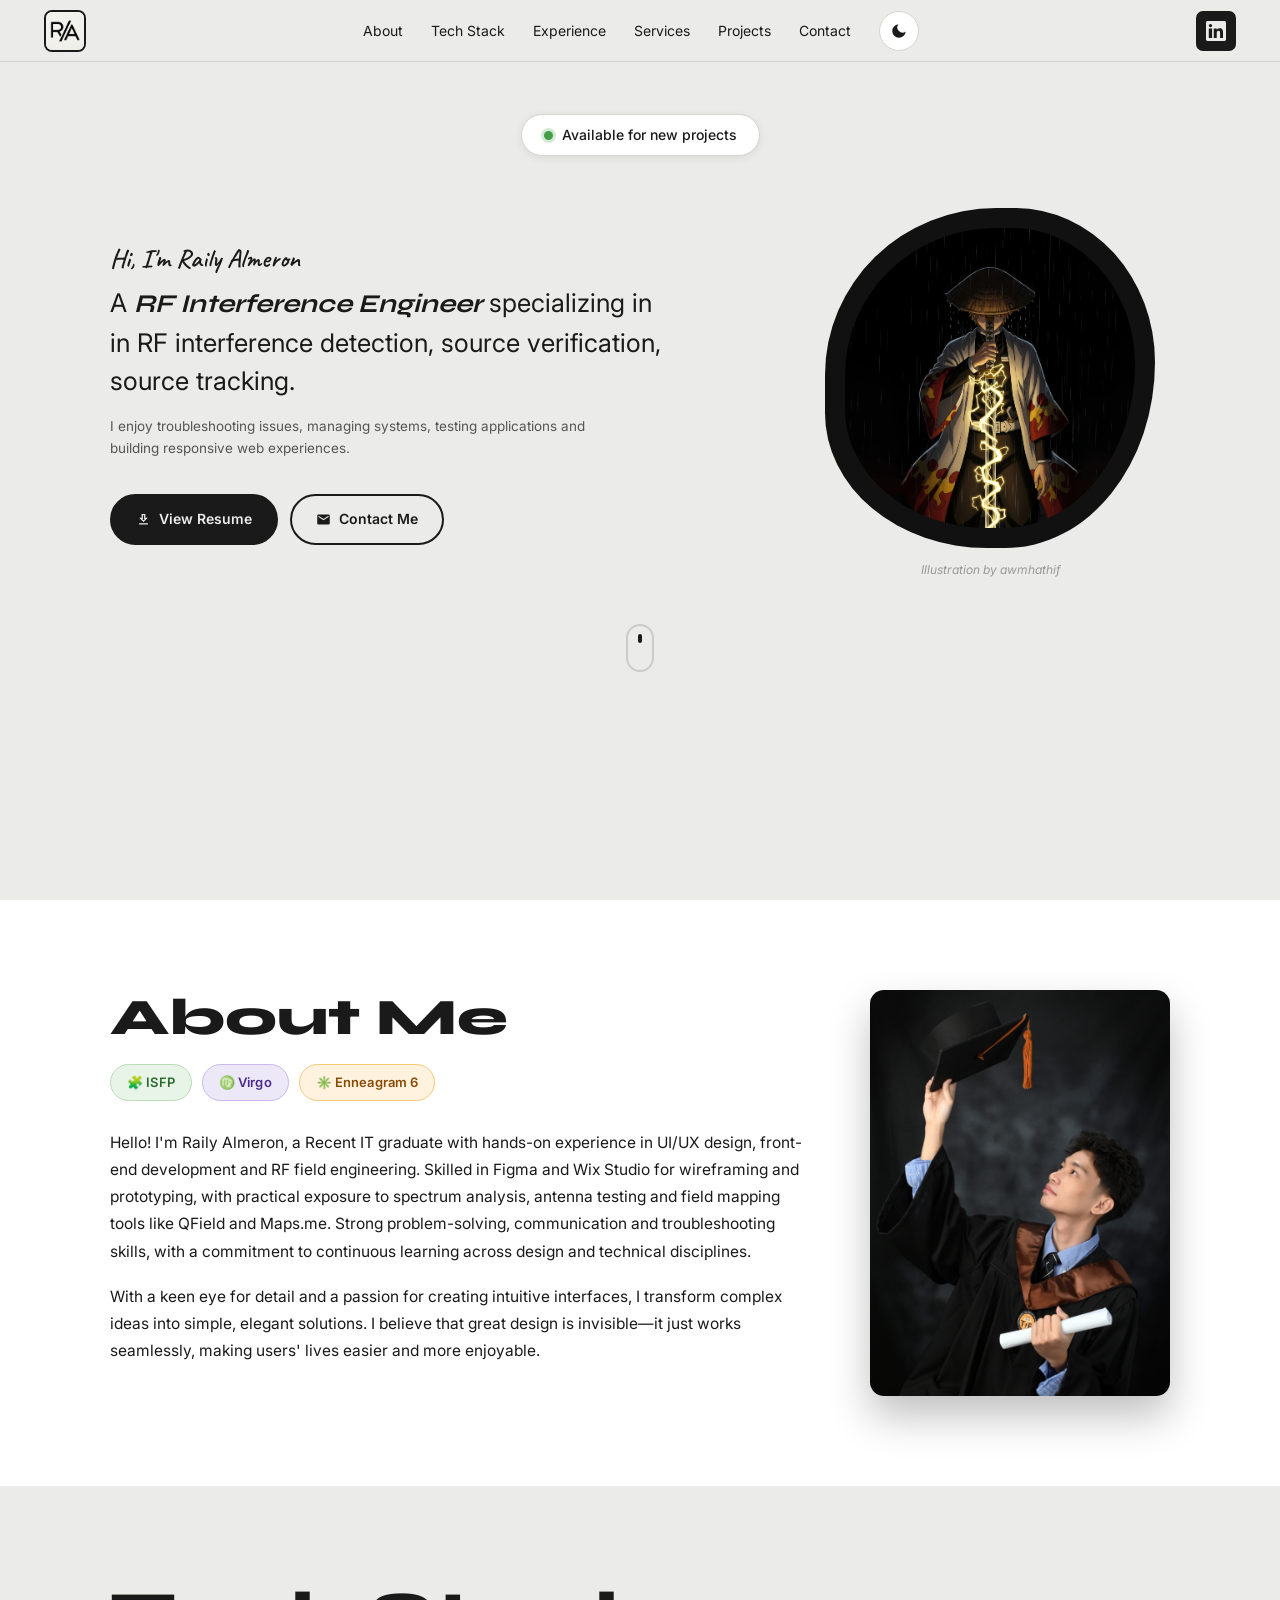
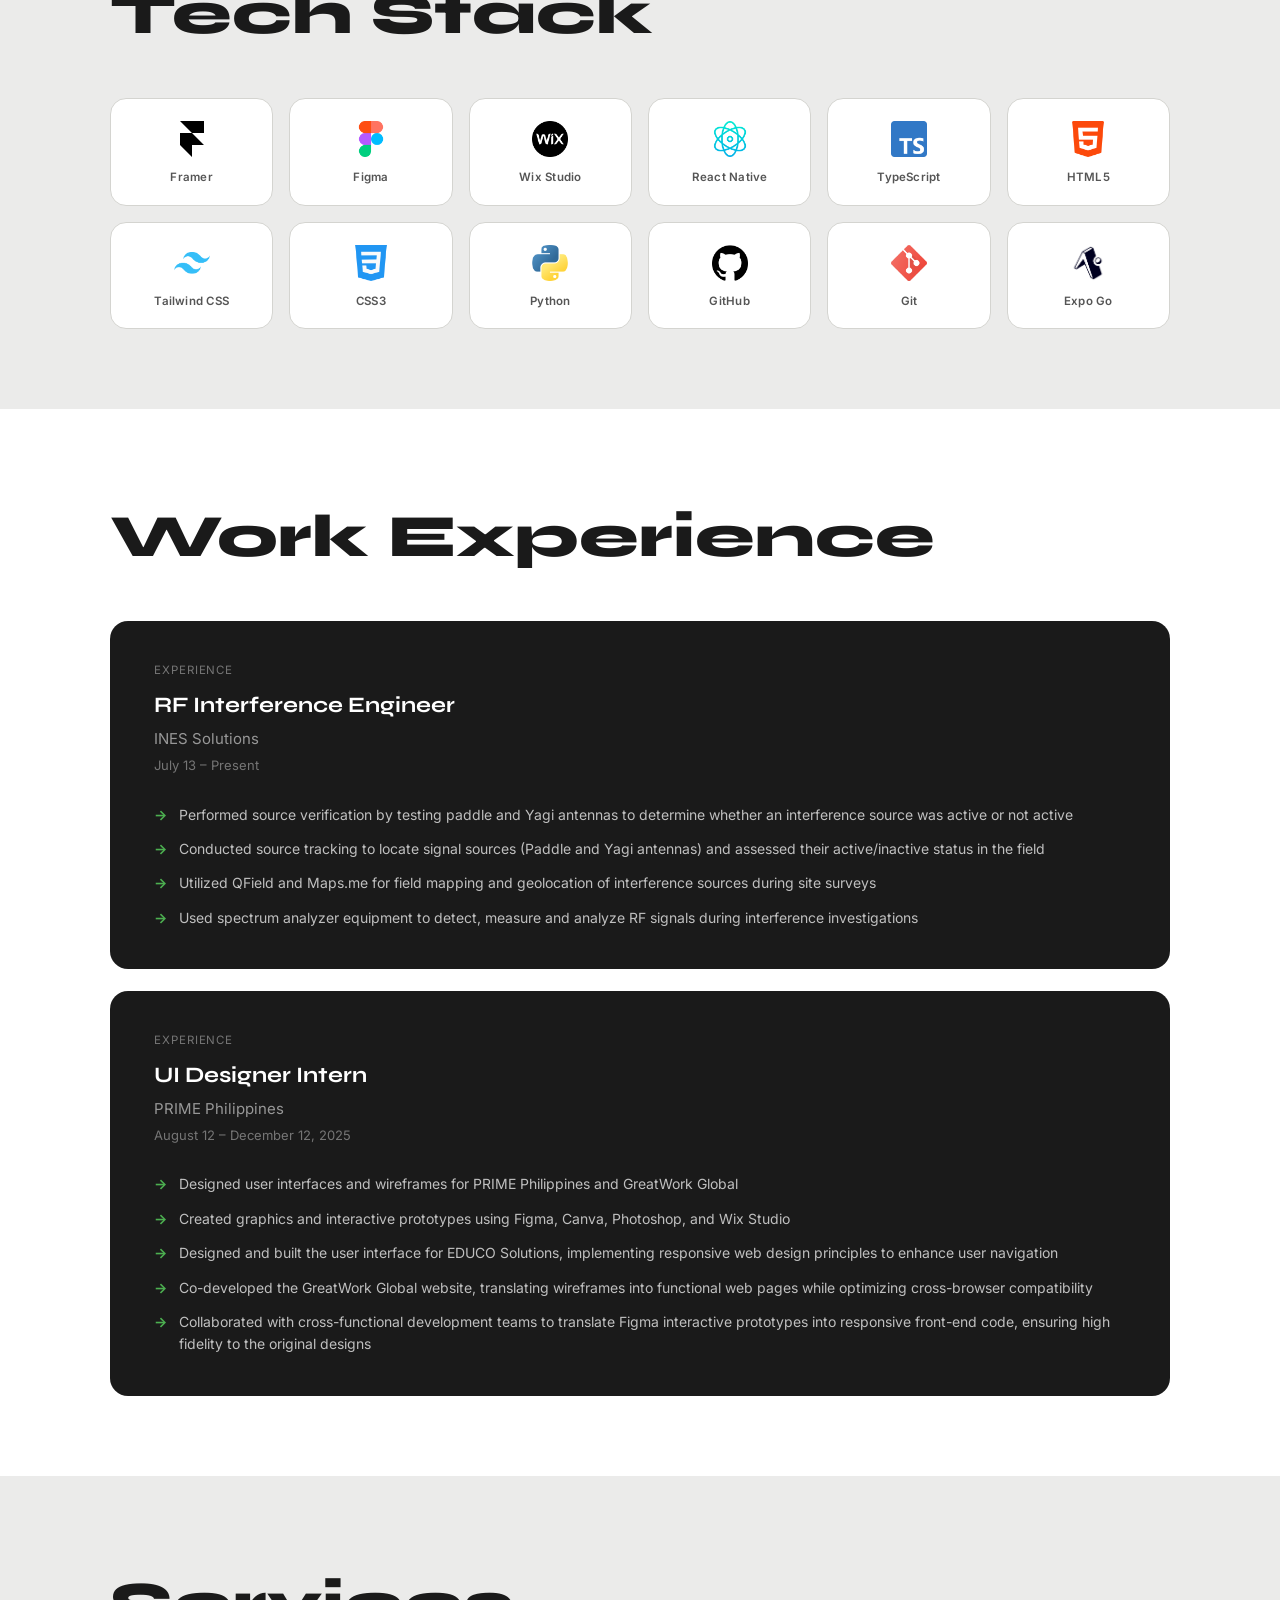
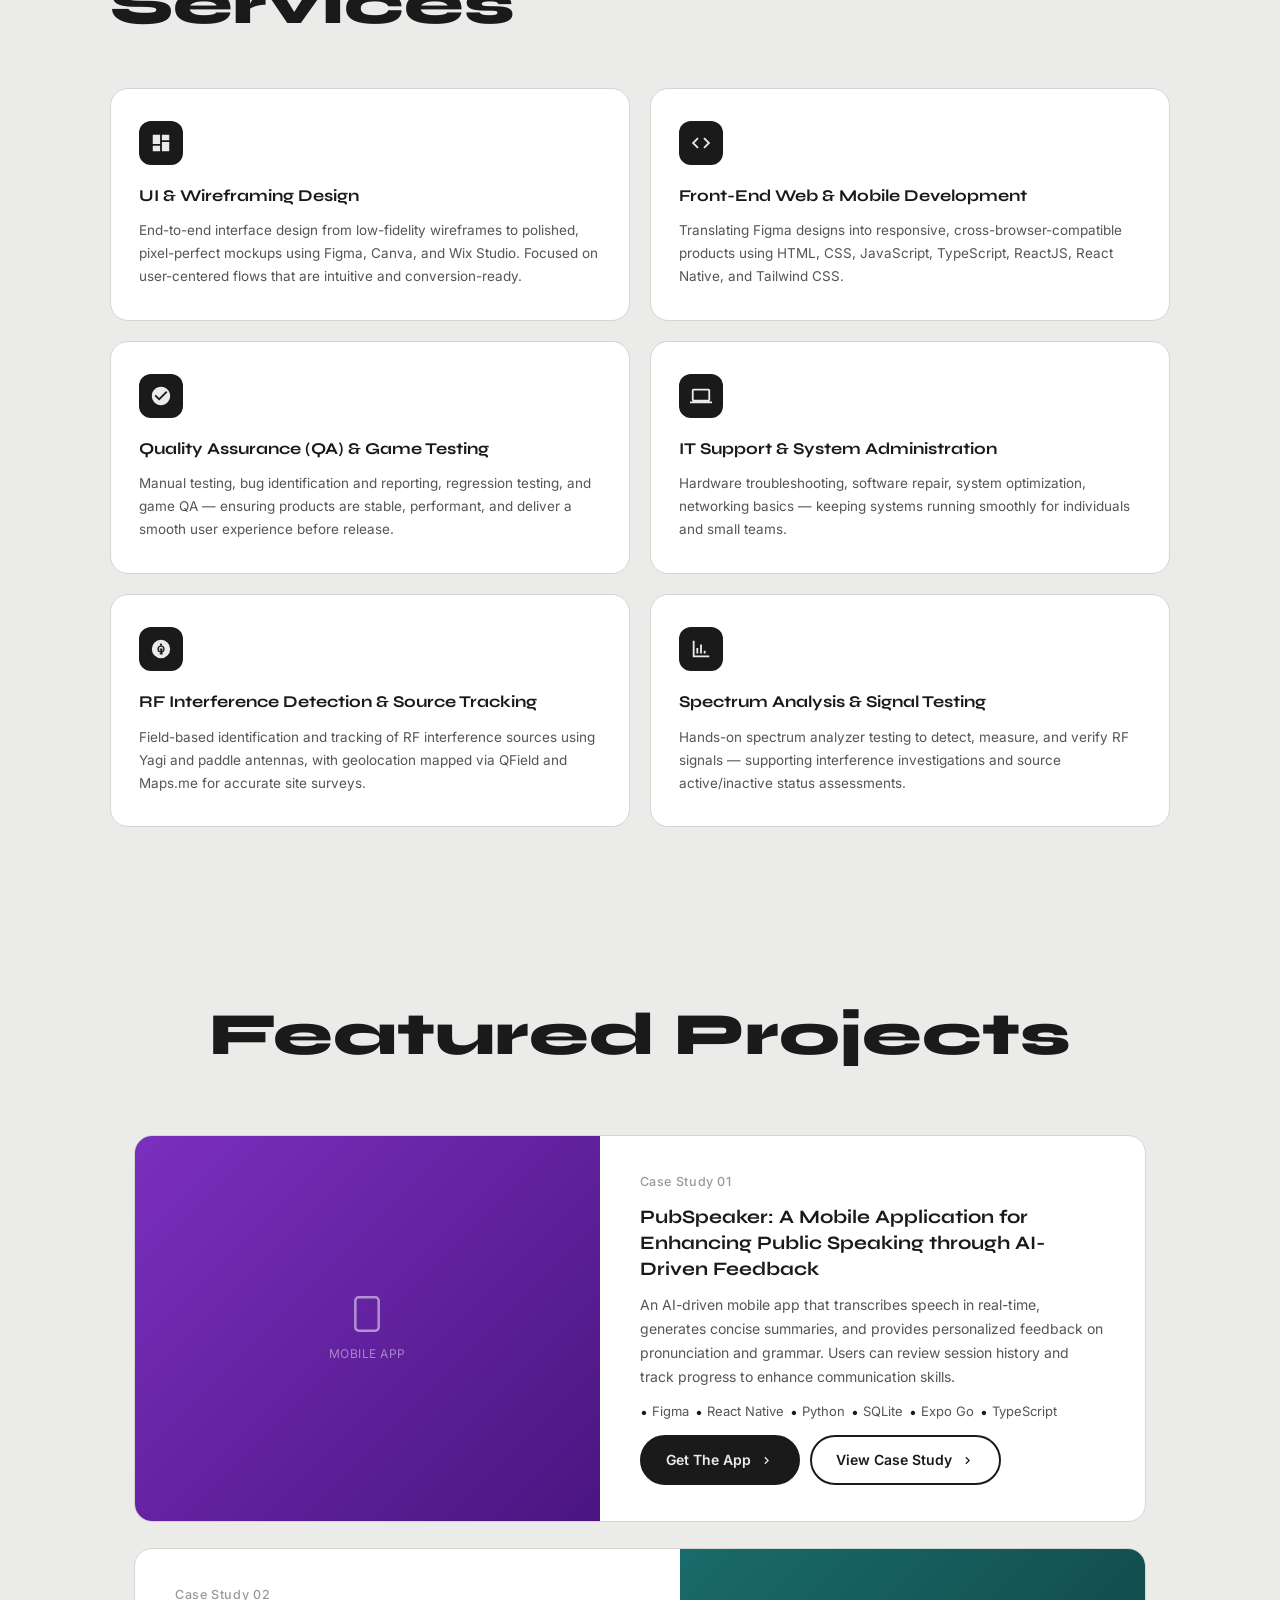
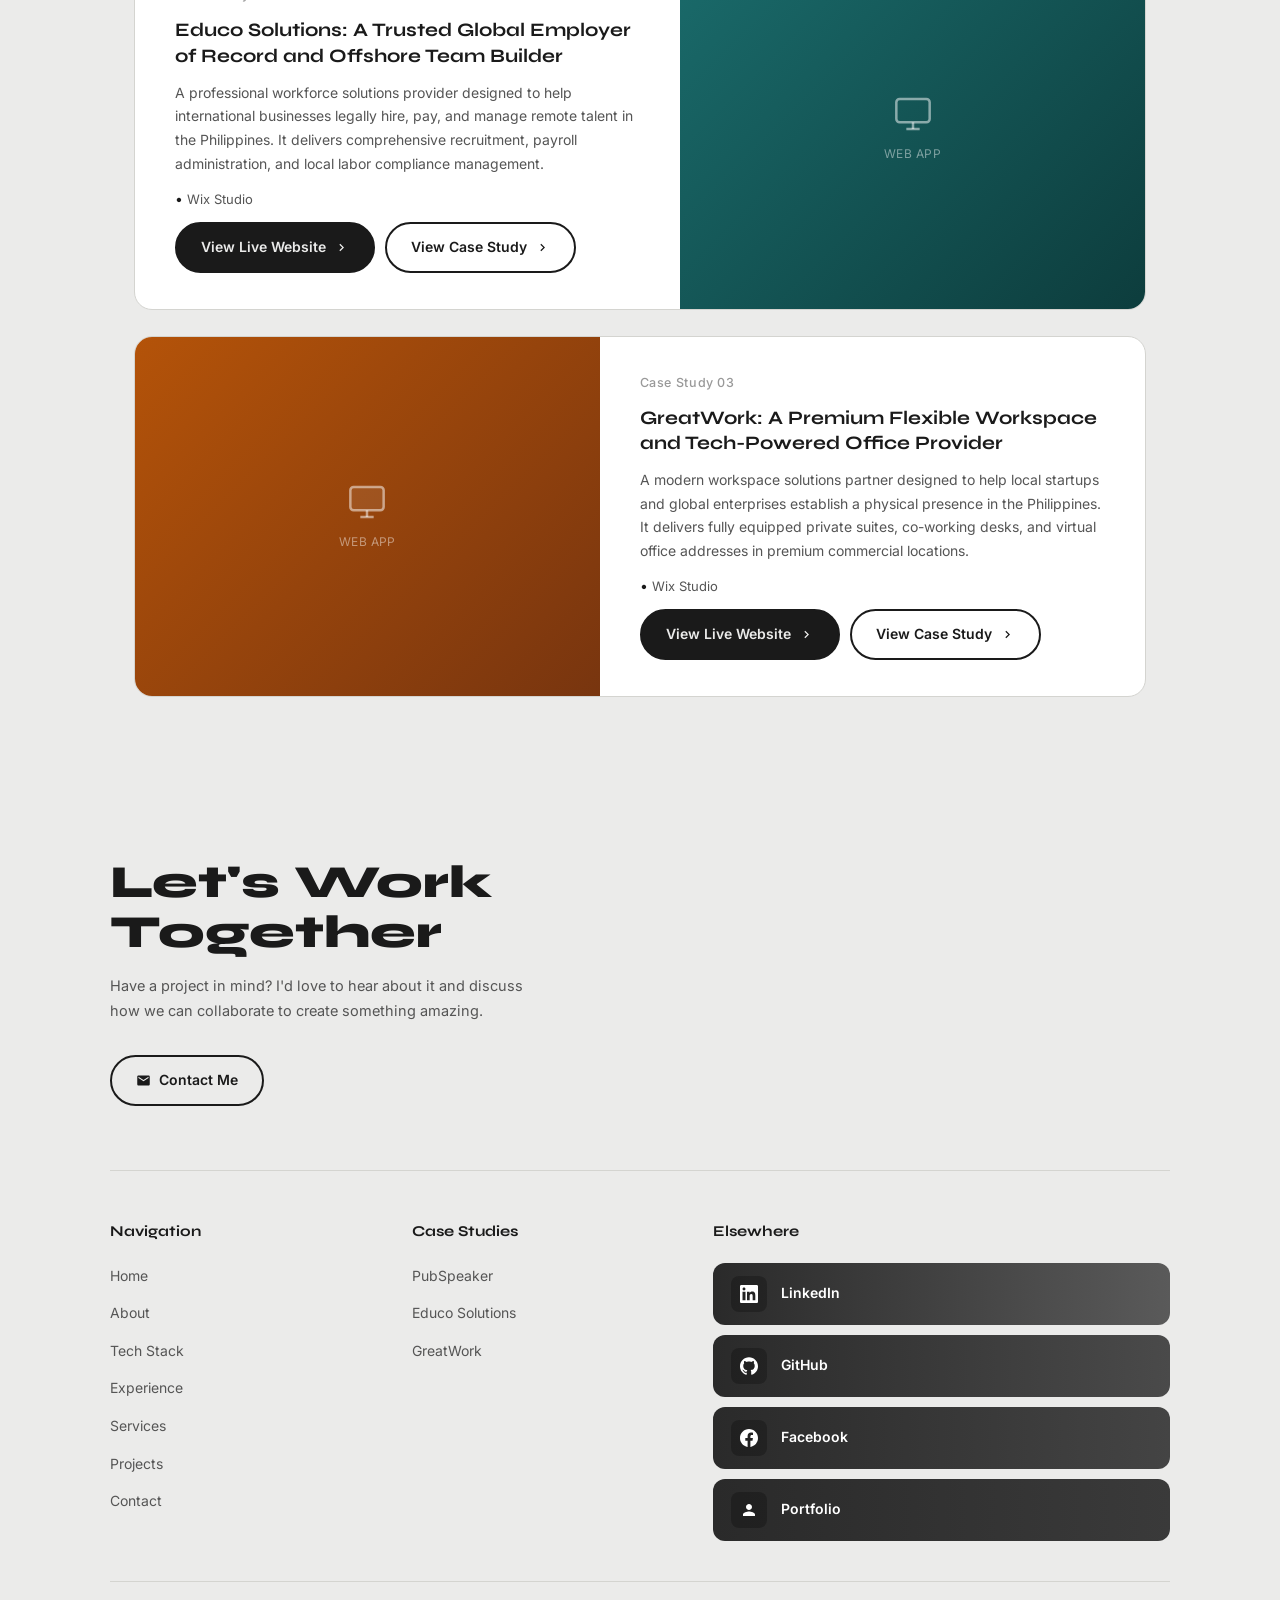
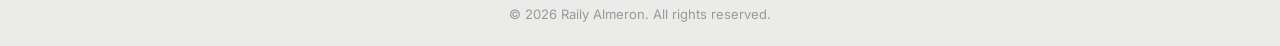
==== commit 853cb1e9: "Update index.html" ====
--- a/index.html
+++ b/index.html
@@ -90,22 +90,67 @@
     }
 
     /* Stagger delays */
-    .delay-1 { transition-delay: 0.10s; }
-    .delay-2 { transition-delay: 0.20s; }
-    .delay-3 { transition-delay: 0.30s; }
-    .delay-4 { transition-delay: 0.40s; }
-    .delay-5 { transition-delay: 0.50s; }
-    .delay-6 { transition-delay: 0.60s; }
-    .delay-7 { transition-delay: 0.70s; }
-    .delay-8 { transition-delay: 0.80s; }
-    .delay-9 { transition-delay: 0.90s; }
-    .delay-10 { transition-delay: 1.00s; }
-    .delay-11 { transition-delay: 1.10s; }
-    .delay-12 { transition-delay: 1.20s; }
+    .delay-1 {
+      transition-delay: 0.10s;
+    }
+
+    .delay-2 {
+      transition-delay: 0.20s;
+    }
+
+    .delay-3 {
+      transition-delay: 0.30s;
+    }
+
+    .delay-4 {
+      transition-delay: 0.40s;
+    }
+
+    .delay-5 {
+      transition-delay: 0.50s;
+    }
+
+    .delay-6 {
+      transition-delay: 0.60s;
+    }
+
+    .delay-7 {
+      transition-delay: 0.70s;
+    }
+
+    .delay-8 {
+      transition-delay: 0.80s;
+    }
+
+    .delay-9 {
+      transition-delay: 0.90s;
+    }
+
+    .delay-10 {
+      transition-delay: 1.00s;
+    }
+
+    .delay-11 {
+      transition-delay: 1.10s;
+    }
+
+    .delay-12 {
+      transition-delay: 1.20s;
+    }
 
     /* ─── BASE ─── */
-    *, *::before, *::after { box-sizing: border-box; margin: 0; padding: 0; }
-    html { scroll-behavior: smooth; }
+    *,
+    *::before,
+    *::after {
+      box-sizing: border-box;
+      margin: 0;
+      padding: 0;
+    }
+
+    html {
+      scroll-behavior: smooth;
+    }
+
     body {
       background: var(--bg);
       color: var(--dark);
@@ -118,266 +163,1243 @@
 
     /* ─── NAV ─── */
     nav {
-      position: sticky; top: 0; z-index: 100;
+      position: sticky;
+      top: 0;
+      z-index: 100;
       background: var(--nav-bg);
       border-bottom: 1px solid var(--border);
-      display: flex; align-items: center; justify-content: space-between;
-      padding: 0 44px; height: 62px;
+      display: flex;
+      align-items: center;
+      justify-content: space-between;
+      padding: 0 44px;
+      height: 62px;
       transition: background 0.35s, border-color 0.35s;
     }
 
-    .nav-logo { text-decoration: none; display: flex; align-items: center; }
-    .nav-logo-img { width: 42px; height: 42px; border-radius: 8px; object-fit: cover; display: block; border: 2px solid var(--dark); transition: border-color 0.35s; }
+    .nav-logo {
+      text-decoration: none;
+      display: flex;
+      align-items: center;
+    }
+
+    .nav-logo-img {
+      width: 42px;
+      height: 42px;
+      border-radius: 8px;
+      object-fit: cover;
+      display: block;
+      border: 2px solid var(--dark);
+      transition: border-color 0.35s;
+    }
 
     .logo-box-fallback {
-      width: 42px; height: 42px; border: 2px solid var(--dark);
-      display: grid; place-items: center; position: relative;
-      font-family: 'Syne', sans-serif; font-weight: 800; color: var(--dark); overflow: hidden;
+      width: 42px;
+      height: 42px;
+      border: 2px solid var(--dark);
+      display: grid;
+      place-items: center;
+      position: relative;
+      font-family: 'Syne', sans-serif;
+      font-weight: 800;
+      color: var(--dark);
+      overflow: hidden;
       transition: border-color 0.35s, color 0.35s;
     }
-    .logo-box-fallback .logo-r { position: absolute; left: 7px; top: 50%; transform: translateY(-50%); font-style: italic; font-size: 15px; }
-    .logo-box-fallback .logo-slash { position: absolute; width: 1.5px; height: 28px; background: var(--dark); transform: rotate(18deg); left: 22px; }
-    .logo-box-fallback .logo-a { position: absolute; right: 7px; top: 50%; transform: translateY(-50%); font-size: 12px; }
-
-    .nav-links { display: flex; align-items: center; gap: 28px; list-style: none; }
-    .nav-links a { text-decoration: none; color: var(--dark); font-size: 14px; font-weight: 400; transition: opacity .2s, color 0.35s; }
-    .nav-links a:hover { opacity: .5; }
+
+    .logo-box-fallback .logo-r {
+      position: absolute;
+      left: 7px;
+      top: 50%;
+      transform: translateY(-50%);
+      font-style: italic;
+      font-size: 15px;
+    }
+
+    .logo-box-fallback .logo-slash {
+      position: absolute;
+      width: 1.5px;
+      height: 28px;
+      background: var(--dark);
+      transform: rotate(18deg);
+      left: 22px;
+    }
+
+    .logo-box-fallback .logo-a {
+      position: absolute;
+      right: 7px;
+      top: 50%;
+      transform: translateY(-50%);
+      font-size: 12px;
+    }
+
+    .nav-links {
+      display: flex;
+      align-items: center;
+      gap: 28px;
+      list-style: none;
+    }
+
+    .nav-links a {
+      text-decoration: none;
+      color: var(--dark);
+      font-size: 14px;
+      font-weight: 400;
+      transition: opacity .2s, color 0.35s;
+    }
+
+    .nav-links a:hover {
+      opacity: .5;
+    }
 
     .theme-toggle {
-      width: 40px; height: 40px; background: var(--surface); border: 1.5px solid var(--border);
-      border-radius: 50%; display: flex; align-items: center; justify-content: center; cursor: pointer;
-      transition: background 0.35s, border-color 0.35s, transform 0.2s, box-shadow 0.2s; flex-shrink: 0;
-    }
-    .theme-toggle:hover { transform: scale(1.08); box-shadow: 0 4px 14px rgba(0, 0, 0, .12); }
-    .theme-toggle svg { width: 18px; height: 18px; fill: var(--dark); transition: fill 0.35s; }
-    .icon-sun { display: none; }
-    .icon-moon { display: block; }
-    [data-theme="dark"] .icon-sun { display: block; }
-    [data-theme="dark"] .icon-moon { display: none; }
-
-    .nav-right { display: flex; align-items: center; gap: 10px; }
+      width: 40px;
+      height: 40px;
+      background: var(--surface);
+      border: 1.5px solid var(--border);
+      border-radius: 50%;
+      display: flex;
+      align-items: center;
+      justify-content: center;
+      cursor: pointer;
+      transition: background 0.35s, border-color 0.35s, transform 0.2s, box-shadow 0.2s;
+      flex-shrink: 0;
+    }
+
+    .theme-toggle:hover {
+      transform: scale(1.08);
+      box-shadow: 0 4px 14px rgba(0, 0, 0, .12);
+    }
+
+    .theme-toggle svg {
+      width: 18px;
+      height: 18px;
+      fill: var(--dark);
+      transition: fill 0.35s;
+    }
+
+    .icon-sun {
+      display: none;
+    }
+
+    .icon-moon {
+      display: block;
+    }
+
+    [data-theme="dark"] .icon-sun {
+      display: block;
+    }
+
+    [data-theme="dark"] .icon-moon {
+      display: none;
+    }
+
+    .nav-right {
+      display: flex;
+      align-items: center;
+      gap: 10px;
+    }
+
     .nav-linkedin {
-      width: 40px; height: 40px; background: var(--dark); border-radius: 7px;
-      display: flex; align-items: center; justify-content: center; text-decoration: none;
-      flex-shrink: 0; transition: opacity .2s, background 0.35s;
-    }
-    .nav-linkedin:hover { opacity: .75; }
-    .nav-linkedin svg { fill: var(--bg); width: 20px; height: 20px; transition: fill 0.35s; }
+      width: 40px;
+      height: 40px;
+      background: var(--dark);
+      border-radius: 7px;
+      display: flex;
+      align-items: center;
+      justify-content: center;
+      text-decoration: none;
+      flex-shrink: 0;
+      transition: opacity .2s, background 0.35s;
+    }
+
+    .nav-linkedin:hover {
+      opacity: .75;
+    }
+
+    .nav-linkedin svg {
+      fill: var(--bg);
+      width: 20px;
+      height: 20px;
+      transition: fill 0.35s;
+    }
 
     /* ─── HERO ─── */
-    #hero { min-height: calc(100vh - 62px); display: flex; flex-direction: column; align-items: center; padding: 52px 44px 70px; }
+    #hero {
+      min-height: calc(100vh - 62px);
+      display: flex;
+      flex-direction: column;
+      align-items: center;
+      padding: 52px 44px 70px;
+    }
 
     .available-pill {
-      display: inline-flex; align-items: center; gap: 9px;
-      background: var(--pill-bg); border: 1.5px solid var(--border); border-radius: 50px;
-      padding: 9px 22px; font-size: 14px; font-weight: 500; color: var(--dark);
-      margin-bottom: 52px; cursor: default;
+      display: inline-flex;
+      align-items: center;
+      gap: 9px;
+      background: var(--pill-bg);
+      border: 1.5px solid var(--border);
+      border-radius: 50px;
+      padding: 9px 22px;
+      font-size: 14px;
+      font-weight: 500;
+      color: var(--dark);
+      margin-bottom: 52px;
+      cursor: default;
       box-shadow: 0 2px 10px rgba(0, 0, 0, .07);
       transition: background .22s, border-color .22s, color .22s, box-shadow .22s, transform .18s;
       user-select: none;
     }
-    .available-pill:hover { background: var(--dark); border-color: var(--dark); color: var(--bg); box-shadow: 0 8px 28px rgba(0, 0, 0, .2); transform: translateY(-2px); }
-    .available-dot { width: 9px; height: 9px; border-radius: 50%; background: var(--green-dot); box-shadow: 0 0 0 3px rgba(67, 160, 71, .22); flex-shrink: 0; animation: pulse 2.2s infinite; }
-    .available-pill:hover .available-dot { background: #6eef7b; box-shadow: 0 0 0 3px rgba(110, 239, 123, .3); }
+
+    .available-pill:hover {
+      background: var(--dark);
+      border-color: var(--dark);
+      color: var(--bg);
+      box-shadow: 0 8px 28px rgba(0, 0, 0, .2);
+      transform: translateY(-2px);
+    }
+
+    .available-dot {
+      width: 9px;
+      height: 9px;
+      border-radius: 50%;
+      background: var(--green-dot);
+      box-shadow: 0 0 0 3px rgba(67, 160, 71, .22);
+      flex-shrink: 0;
+      animation: pulse 2.2s infinite;
+    }
+
+    .available-pill:hover .available-dot {
+      background: #6eef7b;
+      box-shadow: 0 0 0 3px rgba(110, 239, 123, .3);
+    }
 
     @keyframes pulse {
-      0%, 100% { box-shadow: 0 0 0 3px rgba(67, 160, 71, .22); }
-      50% { box-shadow: 0 0 0 6px rgba(67, 160, 71, .08); }
-    }
-
-    .hero-content { display: flex; align-items: center; justify-content: space-between; width: 100%; max-width: 1060px; gap: 48px; }
-    .hero-text { flex: 1; min-width: 0; }
-    .hero-greeting { font-family: 'Caveat', cursive; font-size: 26px; font-weight: 600; color: var(--dark); margin-bottom: 10px; line-height: 1.2; }
-    .hero-headline { font-family: 'Inter', sans-serif; font-weight: 400; font-size: clamp(19px, 2vw, 26px); line-height: 1.5; color: var(--dark); margin-bottom: 14px; max-width: 560px; }
-    .hero-headline em { font-style: italic; font-weight: 700; font-family: 'Syne', sans-serif; }
-    .hero-sub { color: var(--mid); font-size: 13.5px; max-width: 500px; margin-bottom: 34px; line-height: 1.7; }
-    .hero-btns { display: flex; gap: 12px; flex-wrap: wrap; }
+
+      0%,
+      100% {
+        box-shadow: 0 0 0 3px rgba(67, 160, 71, .22);
+      }
+
+      50% {
+        box-shadow: 0 0 0 6px rgba(67, 160, 71, .08);
+      }
+    }
+
+    .hero-content {
+      display: flex;
+      align-items: center;
+      justify-content: space-between;
+      width: 100%;
+      max-width: 1060px;
+      gap: 48px;
+    }
+
+    .hero-text {
+      flex: 1;
+      min-width: 0;
+    }
+
+    .hero-greeting {
+      font-family: 'Caveat', cursive;
+      font-size: 26px;
+      font-weight: 600;
+      color: var(--dark);
+      margin-bottom: 10px;
+      line-height: 1.2;
+    }
+
+    .hero-headline {
+      font-family: 'Inter', sans-serif;
+      font-weight: 400;
+      font-size: clamp(19px, 2vw, 26px);
+      line-height: 1.5;
+      color: var(--dark);
+      margin-bottom: 14px;
+      max-width: 560px;
+    }
+
+    .hero-headline em {
+      font-style: italic;
+      font-weight: 700;
+      font-family: 'Syne', sans-serif;
+    }
+
+    .hero-sub {
+      color: var(--mid);
+      font-size: 13.5px;
+      max-width: 500px;
+      margin-bottom: 34px;
+      line-height: 1.7;
+    }
+
+    .hero-btns {
+      display: flex;
+      gap: 12px;
+      flex-wrap: wrap;
+    }
 
     .btn {
-      display: inline-flex; align-items: center; gap: 8px;
-      padding: 12px 24px; border-radius: 50px; font-size: 14px; font-weight: 600;
-      cursor: pointer; text-decoration: none;
+      display: inline-flex;
+      align-items: center;
+      gap: 8px;
+      padding: 12px 24px;
+      border-radius: 50px;
+      font-size: 14px;
+      font-weight: 600;
+      cursor: pointer;
+      text-decoration: none;
       transition: transform .15s, box-shadow .15s, background .2s, color .2s, border-color .2s;
-      border: 2px solid transparent; font-family: 'Inter', sans-serif;
-    }
-    .btn:hover { transform: translateY(-2px); box-shadow: 0 6px 20px rgba(0, 0, 0, .14); }
-    .btn svg { width: 15px; height: 15px; flex-shrink: 0; }
-    .btn-dark { background: var(--dark); color: var(--bg); border-color: var(--dark); }
-    .btn-dark:hover { opacity: 0.85; }
-    .btn-outline { background: transparent; color: var(--dark); border-color: var(--dark); }
-    .btn-outline:hover { background: rgba(128, 128, 128, .08); }
-
-    .hero-image-wrap { flex-shrink: 0; width: 360px; display: flex; flex-direction: column; align-items: center; gap: 12px; }
-    .hero-blob { width: 330px; height: 340px; position: relative; }
-    .blob-bg { width: 100%; height: 100%; background: #111; border-radius: 55% 45% 48% 52% / 52% 48% 58% 42%; position: absolute; top: 0; left: 0; }
-    [data-theme="dark"] .blob-bg { background: #e0e0e0; }
-    .hero-photo { width: 290px; height: 300px; object-fit: cover; border-radius: 55% 45% 48% 52% / 52% 48% 58% 42%; position: absolute; top: 20px; left: 20px; display: block; pointer-events: none; }
-    .avatar-placeholder { width: 290px; height: 300px; border-radius: 55% 45% 48% 52% / 52% 48% 58% 42%; position: absolute; top: 20px; left: 20px; background: transparent; display: flex; flex-direction: column; align-items: center; justify-content: center; gap: 12px; cursor: pointer; overflow: hidden; }
-    .upload-frame { width: 110px; height: 110px; border: 1.5px dashed rgba(255, 255, 255, .28); border-radius: 14px; display: flex; flex-direction: column; align-items: center; justify-content: center; gap: 8px; padding: 10px; }
-    .upload-frame svg { width: 28px; height: 28px; fill: none; stroke: rgba(255, 255, 255, .4); stroke-width: 1.5; }
-    .upload-label { font-size: 11px; color: rgba(255, 255, 255, .38); text-align: center; line-height: 1.45; }
-    .upload-hint { font-size: 9.5px; color: rgba(255, 255, 255, .18); letter-spacing: .06em; text-transform: uppercase; }
-    .hero-credit { font-size: 12px; color: var(--muted); font-style: italic; }
-
-    .scroll-hint { width: 28px; height: 48px; border: 2px solid rgba(128, 128, 128, .3); border-radius: 20px; margin: 44px auto 0; display: flex; justify-content: center; padding-top: 8px; }
-    .scroll-dot { width: 4px; height: 9px; background: var(--dark); border-radius: 3px; animation: scrollDown 1.7s infinite; }
+      border: 2px solid transparent;
+      font-family: 'Inter', sans-serif;
+    }
+
+    .btn:hover {
+      transform: translateY(-2px);
+      box-shadow: 0 6px 20px rgba(0, 0, 0, .14);
+    }
+
+    .btn svg {
+      width: 15px;
+      height: 15px;
+      flex-shrink: 0;
+    }
+
+    .btn-dark {
+      background: var(--dark);
+      color: var(--bg);
+      border-color: var(--dark);
+    }
+
+    .btn-dark:hover {
+      opacity: 0.85;
+    }
+
+    .btn-outline {
+      background: transparent;
+      color: var(--dark);
+      border-color: var(--dark);
+    }
+
+    .btn-outline:hover {
+      background: rgba(128, 128, 128, .08);
+    }
+
+    .hero-image-wrap {
+      flex-shrink: 0;
+      width: 360px;
+      display: flex;
+      flex-direction: column;
+      align-items: center;
+      gap: 12px;
+    }
+
+    .hero-blob {
+      width: 330px;
+      height: 340px;
+      position: relative;
+    }
+
+    .blob-bg {
+      width: 100%;
+      height: 100%;
+      background: #111;
+      border-radius: 55% 45% 48% 52% / 52% 48% 58% 42%;
+      position: absolute;
+      top: 0;
+      left: 0;
+    }
+
+    [data-theme="dark"] .blob-bg {
+      background: #e0e0e0;
+    }
+
+    .hero-photo {
+      width: 290px;
+      height: 300px;
+      object-fit: cover;
+      border-radius: 55% 45% 48% 52% / 52% 48% 58% 42%;
+      position: absolute;
+      top: 20px;
+      left: 20px;
+      display: block;
+      pointer-events: none;
+    }
+
+    .avatar-placeholder {
+      width: 290px;
+      height: 300px;
+      border-radius: 55% 45% 48% 52% / 52% 48% 58% 42%;
+      position: absolute;
+      top: 20px;
+      left: 20px;
+      background: transparent;
+      display: flex;
+      flex-direction: column;
+      align-items: center;
+      justify-content: center;
+      gap: 12px;
+      cursor: pointer;
+      overflow: hidden;
+    }
+
+    .upload-frame {
+      width: 110px;
+      height: 110px;
+      border: 1.5px dashed rgba(255, 255, 255, .28);
+      border-radius: 14px;
+      display: flex;
+      flex-direction: column;
+      align-items: center;
+      justify-content: center;
+      gap: 8px;
+      padding: 10px;
+    }
+
+    .upload-frame svg {
+      width: 28px;
+      height: 28px;
+      fill: none;
+      stroke: rgba(255, 255, 255, .4);
+      stroke-width: 1.5;
+    }
+
+    .upload-label {
+      font-size: 11px;
+      color: rgba(255, 255, 255, .38);
+      text-align: center;
+      line-height: 1.45;
+    }
+
+    .upload-hint {
+      font-size: 9.5px;
+      color: rgba(255, 255, 255, .18);
+      letter-spacing: .06em;
+      text-transform: uppercase;
+    }
+
+    .hero-credit {
+      font-size: 12px;
+      color: var(--muted);
+      font-style: italic;
+    }
+
+    .scroll-hint {
+      width: 28px;
+      height: 48px;
+      border: 2px solid rgba(128, 128, 128, .3);
+      border-radius: 20px;
+      margin: 44px auto 0;
+      display: flex;
+      justify-content: center;
+      padding-top: 8px;
+    }
+
+    .scroll-dot {
+      width: 4px;
+      height: 9px;
+      background: var(--dark);
+      border-radius: 3px;
+      animation: scrollDown 1.7s infinite;
+    }
+
     @keyframes scrollDown {
-      0% { transform: translateY(0); opacity: 1; }
-      75% { transform: translateY(11px); opacity: 0; }
-      100% { transform: translateY(0); opacity: 0; }
+      0% {
+        transform: translateY(0);
+        opacity: 1;
+      }
+
+      75% {
+        transform: translateY(11px);
+        opacity: 0;
+      }
+
+      100% {
+        transform: translateY(0);
+        opacity: 0;
+      }
     }
 
     /* ─── ABOUT ─── */
-    #about { padding: 90px 44px; background: var(--surface); transition: background 0.35s; }
-    .about-inner { max-width: 1060px; margin: 0 auto; display: flex; gap: 64px; align-items: flex-start; }
-    .about-left { flex: 1; min-width: 0; }
-    .about-title { font-family: 'Syne', sans-serif; font-weight: 800; font-size: clamp(32px, 4vw, 52px); color: var(--dark); margin-bottom: 18px; line-height: 1.1; }
-    .about-badges { display: flex; flex-wrap: wrap; gap: 10px; margin-bottom: 28px; }
-    .badge { display: inline-flex; align-items: center; gap: 7px; padding: 7px 16px; border-radius: 20px; font-size: 13px; font-weight: 600; cursor: default; letter-spacing: .01em; }
-    .badge-isfp { background: #E8F4E8; color: #2D6A2D; border: 1.5px solid #B8DDB8; }
-    .badge-virgo { background: #EDE8F8; color: #4A2D8A; border: 1.5px solid #C8B8EC; }
-    .badge-ennea { background: #FFF3E0; color: #8A4A00; border: 1.5px solid #F5C87A; }
-    [data-theme="dark"] .badge-isfp { background: #1a2e1a; color: #7ec97e; border-color: #2e5a2e; }
-    [data-theme="dark"] .badge-virgo { background: #1e1830; color: #a888e8; border-color: #3d2a70; }
-    [data-theme="dark"] .badge-ennea { background: #2a1e0a; color: #e8a844; border-color: #6a4510; }
-    .about-text p { font-size: 15.5px; color: var(--dark); line-height: 1.75; margin-bottom: 18px; }
-    .about-text p:last-child { margin-bottom: 0; }
-    .about-photo-wrap { perspective: 1200px; display: inline-block; border-radius: 14px; flex-shrink: 0; width: 300px; }
-    .about-photo { width: 100%; border-radius: 14px; display: block; transform-style: preserve-3d; transition: transform 0.15s ease, box-shadow 0.3s ease; will-change: transform; box-shadow: 0 20px 40px rgba(0, 0, 0, .25); }
+    #about {
+      padding: 90px 44px;
+      background: var(--surface);
+      transition: background 0.35s;
+    }
+
+    .about-inner {
+      max-width: 1060px;
+      margin: 0 auto;
+      display: flex;
+      gap: 64px;
+      align-items: flex-start;
+    }
+
+    .about-left {
+      flex: 1;
+      min-width: 0;
+    }
+
+    .about-title {
+      font-family: 'Syne', sans-serif;
+      font-weight: 800;
+      font-size: clamp(32px, 4vw, 52px);
+      color: var(--dark);
+      margin-bottom: 18px;
+      line-height: 1.1;
+    }
+
+    .about-badges {
+      display: flex;
+      flex-wrap: wrap;
+      gap: 10px;
+      margin-bottom: 28px;
+    }
+
+    .badge {
+      display: inline-flex;
+      align-items: center;
+      gap: 7px;
+      padding: 7px 16px;
+      border-radius: 20px;
+      font-size: 13px;
+      font-weight: 600;
+      cursor: default;
+      letter-spacing: .01em;
+    }
+
+    .badge-isfp {
+      background: #E8F4E8;
+      color: #2D6A2D;
+      border: 1.5px solid #B8DDB8;
+    }
+
+    .badge-virgo {
+      background: #EDE8F8;
+      color: #4A2D8A;
+      border: 1.5px solid #C8B8EC;
+    }
+
+    .badge-ennea {
+      background: #FFF3E0;
+      color: #8A4A00;
+      border: 1.5px solid #F5C87A;
+    }
+
+    [data-theme="dark"] .badge-isfp {
+      background: #1a2e1a;
+      color: #7ec97e;
+      border-color: #2e5a2e;
+    }
+
+    [data-theme="dark"] .badge-virgo {
+      background: #1e1830;
+      color: #a888e8;
+      border-color: #3d2a70;
+    }
+
+    [data-theme="dark"] .badge-ennea {
+      background: #2a1e0a;
+      color: #e8a844;
+      border-color: #6a4510;
+    }
+
+    .about-text p {
+      font-size: 15.5px;
+      color: var(--dark);
+      line-height: 1.75;
+      margin-bottom: 18px;
+    }
+
+    .about-text p:last-child {
+      margin-bottom: 0;
+    }
+
+    .about-photo-wrap {
+      perspective: 1200px;
+      display: inline-block;
+      border-radius: 14px;
+      flex-shrink: 0;
+      width: 300px;
+    }
+
+    .about-photo {
+      width: 100%;
+      border-radius: 14px;
+      display: block;
+      transform-style: preserve-3d;
+      transition: transform 0.15s ease, box-shadow 0.3s ease;
+      will-change: transform;
+      box-shadow: 0 20px 40px rgba(0, 0, 0, .25);
+    }
 
     /* ─── TECH STACK ─── */
-    #techstack { padding: 80px 44px; background: var(--bg); transition: background 0.35s; }
-    .techstack-inner { max-width: 1060px; margin: 0 auto; }
-    .tech-grid { display: grid; grid-template-columns: repeat(6, 1fr); gap: 16px; }
-    .tech-item { background: var(--surface); border: 1.5px solid var(--border); border-radius: 16px; display: flex; flex-direction: column; align-items: center; justify-content: center; padding: 22px 12px 18px; gap: 11px; transition: box-shadow .25s, transform .25s, border-color .25s, background 0.35s; cursor: default; }
-    .tech-item:hover { box-shadow: 0 8px 24px rgba(0, 0, 0, .13); transform: translateY(-5px); border-color: var(--mid); }
-    .tech-item svg, .tech-item img { width: 36px; height: 36px; object-fit: contain; display: block; }
-    .tech-item span { font-size: 11.5px; font-weight: 600; color: var(--mid); letter-spacing: .02em; text-align: center; }
+    #techstack {
+      padding: 80px 44px;
+      background: var(--bg);
+      transition: background 0.35s;
+    }
+
+    .techstack-inner {
+      max-width: 1060px;
+      margin: 0 auto;
+    }
+
+    .tech-grid {
+      display: grid;
+      grid-template-columns: repeat(6, 1fr);
+      gap: 16px;
+    }
+
+    .tech-item {
+      background: var(--surface);
+      border: 1.5px solid var(--border);
+      border-radius: 16px;
+      display: flex;
+      flex-direction: column;
+      align-items: center;
+      justify-content: center;
+      padding: 22px 12px 18px;
+      gap: 11px;
+      transition: box-shadow .25s, transform .25s, border-color .25s, background 0.35s;
+      cursor: default;
+    }
+
+    .tech-item:hover {
+      box-shadow: 0 8px 24px rgba(0, 0, 0, .13);
+      transform: translateY(-5px);
+      border-color: var(--mid);
+    }
+
+    .tech-item svg,
+    .tech-item img {
+      width: 36px;
+      height: 36px;
+      object-fit: contain;
+      display: block;
+    }
+
+    .tech-item span {
+      font-size: 11.5px;
+      font-weight: 600;
+      color: var(--mid);
+      letter-spacing: .02em;
+      text-align: center;
+    }
 
     /* ─── EXPERIENCE ─── */
-    #experience { padding: 80px 44px; background: var(--surface); transition: background 0.35s; }
-    .exp-inner { max-width: 1060px; margin: 0 auto; }
-    .exp-card { background: var(--exp-card-bg); color: var(--exp-card-color); border-radius: 18px; padding: 40px 44px; transition: background 0.35s, color 0.35s; }
-    .exp-label { font-size: 11.5px; letter-spacing: .08em; text-transform: uppercase; margin-bottom: 8px; }
-    [data-theme="light"] .exp-label { color: rgba(255, 255, 255, .4); }
-    [data-theme="dark"] .exp-label { color: rgba(0, 0, 0, .4); }
-    .exp-role { font-family: 'Syne', sans-serif; font-weight: 700; font-size: 22px; margin-bottom: 4px; }
-    .exp-company { font-size: 15px; margin-bottom: 4px; }
-    [data-theme="light"] .exp-company { color: rgba(255, 255, 255, .55); }
-    [data-theme="dark"] .exp-company { color: rgba(0, 0, 0, .55); }
-    .exp-date { font-size: 13px; margin-bottom: 28px; }
-    [data-theme="light"] .exp-date { color: rgba(255, 255, 255, .4); }
-    [data-theme="dark"] .exp-date { color: rgba(0, 0, 0, .4); }
-    .exp-list { list-style: none; display: flex; flex-direction: column; gap: 12px; }
-    .exp-list li { font-size: 14px; display: flex; gap: 12px; line-height: 1.6; }
-    [data-theme="light"] .exp-list li { color: rgba(255, 255, 255, .72); }
-    [data-theme="dark"] .exp-list li { color: rgba(0, 0, 0, .72); }
-    .exp-list li span.arrow { color: #4caf50; flex-shrink: 0; font-weight: 700; }
-    [data-theme="dark"] .exp-list li span.arrow { color: #1a6e20; }
+    #experience {
+      padding: 80px 44px;
+      background: var(--surface);
+      transition: background 0.35s;
+    }
+
+    .exp-inner {
+      max-width: 1060px;
+      margin: 0 auto;
+    }
+
+    .exp-cards {
+      display: flex;
+      flex-direction: column;
+      gap: 22px;
+    }
+
+    .exp-card {
+      background: var(--exp-card-bg);
+      color: var(--exp-card-color);
+      border-radius: 18px;
+      padding: 40px 44px;
+      transition: background 0.35s, color 0.35s;
+    }
+
+    .exp-label {
+      font-size: 11.5px;
+      letter-spacing: .08em;
+      text-transform: uppercase;
+      margin-bottom: 8px;
+    }
+
+    [data-theme="light"] .exp-label {
+      color: rgba(255, 255, 255, .4);
+    }
+
+    [data-theme="dark"] .exp-label {
+      color: rgba(0, 0, 0, .4);
+    }
+
+    .exp-role {
+      font-family: 'Syne', sans-serif;
+      font-weight: 700;
+      font-size: 22px;
+      margin-bottom: 4px;
+    }
+
+    .exp-company {
+      font-size: 15px;
+      margin-bottom: 4px;
+    }
+
+    [data-theme="light"] .exp-company {
+      color: rgba(255, 255, 255, .55);
+    }
+
+    [data-theme="dark"] .exp-company {
+      color: rgba(0, 0, 0, .55);
+    }
+
+    .exp-date {
+      font-size: 13px;
+      margin-bottom: 28px;
+    }
+
+    [data-theme="light"] .exp-date {
+      color: rgba(255, 255, 255, .4);
+    }
+
+    [data-theme="dark"] .exp-date {
+      color: rgba(0, 0, 0, .4);
+    }
+
+    .exp-list {
+      list-style: none;
+      display: flex;
+      flex-direction: column;
+      gap: 12px;
+    }
+
+    .exp-list li {
+      font-size: 14px;
+      display: flex;
+      gap: 12px;
+      line-height: 1.6;
+    }
+
+    [data-theme="light"] .exp-list li {
+      color: rgba(255, 255, 255, .72);
+    }
+
+    [data-theme="dark"] .exp-list li {
+      color: rgba(0, 0, 0, .72);
+    }
+
+    .exp-list li span.arrow {
+      color: #4caf50;
+      flex-shrink: 0;
+      font-weight: 700;
+    }
+
+    [data-theme="dark"] .exp-list li span.arrow {
+      color: #1a6e20;
+    }
 
     /* ─── SERVICES ─── */
-    #services { padding: 80px 44px; background: var(--bg); transition: background 0.35s; }
-    .services-wrap { max-width: 1060px; margin: 0 auto; }
-    .services-grid { display: grid; grid-template-columns: 1fr 1fr; gap: 20px; }
-    .service-card { background: var(--surface); border: 1.5px solid var(--border); border-radius: 18px; padding: 32px 28px; transition: box-shadow .2s, transform .2s, background 0.35s, border-color 0.35s; }
-    .service-card:hover { box-shadow: 0 10px 28px rgba(0, 0, 0, .09); transform: translateY(-2px); }
-    .service-icon { width: 44px; height: 44px; background: var(--dark); border-radius: 12px; display: flex; align-items: center; justify-content: center; margin-bottom: 18px; transition: background 0.35s; }
-    .service-icon svg { fill: var(--bg); width: 22px; height: 22px; transition: fill 0.35s; }
-    .service-card h3 { font-family: 'Syne', sans-serif; font-weight: 700; font-size: 16.5px; margin-bottom: 10px; color: var(--dark); }
-    .service-card p { font-size: 13.5px; color: var(--mid); line-height: 1.7; }
+    #services {
+      padding: 80px 44px;
+      background: var(--bg);
+      transition: background 0.35s;
+    }
+
+    .services-wrap {
+      max-width: 1060px;
+      margin: 0 auto;
+    }
+
+    .services-grid {
+      display: grid;
+      grid-template-columns: 1fr 1fr;
+      gap: 20px;
+    }
+
+    .service-card {
+      background: var(--surface);
+      border: 1.5px solid var(--border);
+      border-radius: 18px;
+      padding: 32px 28px;
+      transition: box-shadow .2s, transform .2s, background 0.35s, border-color 0.35s;
+    }
+
+    .service-card:hover {
+      box-shadow: 0 10px 28px rgba(0, 0, 0, .09);
+      transform: translateY(-2px);
+    }
+
+    .service-icon {
+      width: 44px;
+      height: 44px;
+      background: var(--dark);
+      border-radius: 12px;
+      display: flex;
+      align-items: center;
+      justify-content: center;
+      margin-bottom: 18px;
+      transition: background 0.35s;
+    }
+
+    .service-icon svg {
+      fill: var(--bg);
+      width: 22px;
+      height: 22px;
+      transition: fill 0.35s;
+    }
+
+    .service-card h3 {
+      font-family: 'Syne', sans-serif;
+      font-weight: 700;
+      font-size: 16.5px;
+      margin-bottom: 10px;
+      color: var(--dark);
+    }
+
+    .service-card p {
+      font-size: 13.5px;
+      color: var(--mid);
+      line-height: 1.7;
+    }
 
     /* ─── PROJECTS ─── */
-    #projects { padding: 80px 44px; max-width: 1100px; margin: 0 auto; }
-    .section-title { font-family: 'Syne', sans-serif; font-weight: 800; font-size: clamp(36px, 5vw, 60px); text-align: center; margin-bottom: 52px; color: var(--dark); }
-    .projects-list { display: flex; flex-direction: column; gap: 26px; }
-
-    .project-card { background: var(--surface); border: 1.5px solid var(--border); border-radius: 18px; display: flex; align-items: stretch; overflow: hidden; transition: box-shadow .22s, transform .22s, background 0.35s, border-color 0.35s; min-height: 320px; }
-    .project-card:hover { box-shadow: 0 14px 40px rgba(0, 0, 0, .12); transform: translateY(-3px); }
-    .project-card.reverse { flex-direction: row-reverse; }
-
-    .project-img-placeholder { width: 46%; flex-shrink: 0; flex-grow: 0; min-height: 320px; position: relative; overflow: hidden; display: flex; align-items: center; justify-content: center; }
-    .ph-purple { background: linear-gradient(135deg, #7B2FBE 0%, #4A1580 100%); }
-    .ph-teal   { background: linear-gradient(135deg, #1A6B6B 0%, #0D3D3D 100%); }
-    .ph-amber  { background: linear-gradient(135deg, #B45309 0%, #78350F 100%); }
-
-    .project-img-placeholder img.project-img { position: absolute; top: 0; left: 0; width: 100%; height: 100%; object-fit: cover; object-position: center top; display: block; }
-    .project-img-placeholder .ph-inner { position: relative; z-index: 0; display: flex; flex-direction: column; align-items: center; justify-content: center; gap: 10px; }
-    .project-img-placeholder .ph-inner svg { width: 40px; height: 40px; fill: none; stroke-width: 1.5; }
-    .ph-purple .ph-inner svg { stroke: rgba(255, 255, 255, .5); }
-    .ph-teal .ph-inner svg   { stroke: rgba(255, 255, 255, .5); }
-    .ph-amber .ph-inner svg  { stroke: rgba(255, 255, 255, .5); fill: rgba(255, 255, 255, .08); }
-    .project-img-placeholder .ph-inner span { font-size: 12px; letter-spacing: .04em; text-transform: uppercase; }
-    .ph-purple .ph-inner span { color: rgba(255, 255, 255, .45); }
-    .ph-teal .ph-inner span   { color: rgba(255, 255, 255, .45); }
-    .ph-amber .ph-inner span  { color: rgba(255, 255, 255, .45); }
-
-    .project-body { flex: 1; min-width: 0; padding: 36px 40px; display: flex; flex-direction: column; justify-content: center; gap: 12px; }
-    .project-label { font-size: 12.5px; font-weight: 500; color: var(--muted); letter-spacing: .05em; }
-    .project-title { font-family: 'Syne', sans-serif; font-weight: 700; font-size: 19px; line-height: 1.35; color: var(--dark); }
-    .project-desc { font-size: 14px; color: var(--mid); line-height: 1.7; }
-    .project-tags { display: flex; flex-wrap: wrap; gap: 6px; }
-    .tag { font-size: 13px; color: var(--mid); display: flex; align-items: center; gap: 4px; }
-    .tag::before { content: '•'; color: var(--dark); font-size: 14px; }
+    #projects {
+      padding: 80px 44px;
+      max-width: 1100px;
+      margin: 0 auto;
+    }
+
+    .section-title {
+      font-family: 'Syne', sans-serif;
+      font-weight: 800;
+      font-size: clamp(36px, 5vw, 60px);
+      text-align: center;
+      margin-bottom: 52px;
+      color: var(--dark);
+    }
+
+    .projects-list {
+      display: flex;
+      flex-direction: column;
+      gap: 26px;
+    }
+
+    .project-card {
+      background: var(--surface);
+      border: 1.5px solid var(--border);
+      border-radius: 18px;
+      display: flex;
+      align-items: stretch;
+      overflow: hidden;
+      transition: box-shadow .22s, transform .22s, background 0.35s, border-color 0.35s;
+      min-height: 320px;
+    }
+
+    .project-card:hover {
+      box-shadow: 0 14px 40px rgba(0, 0, 0, .12);
+      transform: translateY(-3px);
+    }
+
+    .project-card.reverse {
+      flex-direction: row-reverse;
+    }
+
+    .project-img-placeholder {
+      width: 46%;
+      flex-shrink: 0;
+      flex-grow: 0;
+      min-height: 320px;
+      position: relative;
+      overflow: hidden;
+      display: flex;
+      align-items: center;
+      justify-content: center;
+    }
+
+    .ph-purple {
+      background: linear-gradient(135deg, #7B2FBE 0%, #4A1580 100%);
+    }
+
+    .ph-teal {
+      background: linear-gradient(135deg, #1A6B6B 0%, #0D3D3D 100%);
+    }
+
+    .ph-amber {
+      background: linear-gradient(135deg, #B45309 0%, #78350F 100%);
+    }
+
+    .project-img-placeholder img.project-img {
+      position: absolute;
+      top: 0;
+      left: 0;
+      width: 100%;
+      height: 100%;
+      object-fit: cover;
+      object-position: center top;
+      display: block;
+    }
+
+    .project-img-placeholder .ph-inner {
+      position: relative;
+      z-index: 0;
+      display: flex;
+      flex-direction: column;
+      align-items: center;
+      justify-content: center;
+      gap: 10px;
+    }
+
+    .project-img-placeholder .ph-inner svg {
+      width: 40px;
+      height: 40px;
+      fill: none;
+      stroke-width: 1.5;
+    }
+
+    .ph-purple .ph-inner svg {
+      stroke: rgba(255, 255, 255, .5);
+    }
+
+    .ph-teal .ph-inner svg {
+      stroke: rgba(255, 255, 255, .5);
+    }
+
+    .ph-amber .ph-inner svg {
+      stroke: rgba(255, 255, 255, .5);
+      fill: rgba(255, 255, 255, .08);
+    }
+
+    .project-img-placeholder .ph-inner span {
+      font-size: 12px;
+      letter-spacing: .04em;
+      text-transform: uppercase;
+    }
+
+    .ph-purple .ph-inner span {
+      color: rgba(255, 255, 255, .45);
+    }
+
+    .ph-teal .ph-inner span {
+      color: rgba(255, 255, 255, .45);
+    }
+
+    .ph-amber .ph-inner span {
+      color: rgba(255, 255, 255, .45);
+    }
+
+    .project-body {
+      flex: 1;
+      min-width: 0;
+      padding: 36px 40px;
+      display: flex;
+      flex-direction: column;
+      justify-content: center;
+      gap: 12px;
+    }
+
+    .project-label {
+      font-size: 12.5px;
+      font-weight: 500;
+      color: var(--muted);
+      letter-spacing: .05em;
+    }
+
+    .project-title {
+      font-family: 'Syne', sans-serif;
+      font-weight: 700;
+      font-size: 19px;
+      line-height: 1.35;
+      color: var(--dark);
+    }
+
+    .project-desc {
+      font-size: 14px;
+      color: var(--mid);
+      line-height: 1.7;
+    }
+
+    .project-tags {
+      display: flex;
+      flex-wrap: wrap;
+      gap: 6px;
+    }
+
+    .tag {
+      font-size: 13px;
+      color: var(--mid);
+      display: flex;
+      align-items: center;
+      gap: 4px;
+    }
+
+    .tag::before {
+      content: '•';
+      color: var(--dark);
+      font-size: 14px;
+    }
 
     /* ── PROJECT BUTTON ROW ── */
-    .project-btns { display: flex; gap: 10px; flex-wrap: wrap; align-items: center; }
+    .project-btns {
+      display: flex;
+      gap: 10px;
+      flex-wrap: wrap;
+      align-items: center;
+    }
 
     /* ─── CONTACT / FOOTER ─── */
-    #contact-footer { background: var(--bg); padding: 80px 44px 0; transition: background 0.35s; }
-    .contact-top { max-width: 1060px; margin: 0 auto; display: flex; align-items: flex-start; justify-content: space-between; padding-bottom: 64px; gap: 40px; }
-    .contact-left { max-width: 420px; }
-    .contact-heading { font-family: 'Syne', sans-serif; font-weight: 800; font-size: clamp(28px, 4vw, 46px); color: var(--dark); line-height: 1.1; margin-bottom: 16px; }
-    .contact-sub { font-size: 14.5px; color: var(--mid); line-height: 1.7; margin-bottom: 32px; }
-
-    .footer-grid { max-width: 1060px; margin: 0 auto; display: grid; grid-template-columns: 1fr 1fr 1.8fr; gap: 48px; padding: 48px 0 40px; border-top: 1px solid var(--border); }
-    .footer-col-title { font-family: 'Syne', sans-serif; font-weight: 700; font-size: 15px; color: var(--dark); margin-bottom: 20px; }
-    .footer-links { list-style: none; display: flex; flex-direction: column; gap: 12px; }
-    .footer-links a { text-decoration: none; font-size: 14px; color: var(--mid); transition: color .2s; }
-    .footer-links a:hover { color: var(--dark); }
-
-    .social-bars { display: flex; flex-direction: column; gap: 10px; }
-    .social-bar { display: flex; align-items: center; gap: 14px; padding: 13px 18px; border-radius: 12px; text-decoration: none; color: #fff; font-size: 14px; font-weight: 600; transition: transform .15s, box-shadow .15s; }
-    .social-bar:hover { transform: translateY(-2px); box-shadow: 0 6px 20px rgba(0, 0, 0, .13); }
-    .social-bar .bar-icon { width: 36px; height: 36px; border-radius: 8px; background: rgba(0, 0, 0, .25); display: flex; align-items: center; justify-content: center; flex-shrink: 0; }
-    .social-bar .bar-icon svg { fill: #fff; width: 18px; height: 18px; }
-    .bar-linkedin  { background: linear-gradient(to right, #2a2a2a, #5a5a5a); }
-    .bar-github    { background: linear-gradient(to right, #2a2a2a, #4a4a4a); }
-    .bar-facebook  { background: linear-gradient(to right, #2a2a2a, #444); }
-    .bar-portfolio { background: linear-gradient(to right, #2a2a2a, #3a3a3a); }
-
-    .footer-bottom { max-width: 1060px; margin: 0 auto; border-top: 1px solid var(--border); padding: 22px 0; text-align: center; font-size: 13px; color: var(--muted); }
+    #contact-footer {
+      background: var(--bg);
+      padding: 80px 44px 0;
+      transition: background 0.35s;
+    }
+
+    .contact-top {
+      max-width: 1060px;
+      margin: 0 auto;
+      display: flex;
+      align-items: flex-start;
+      justify-content: space-between;
+      padding-bottom: 64px;
+      gap: 40px;
+    }
+
+    .contact-left {
+      max-width: 420px;
+    }
+
+    .contact-heading {
+      font-family: 'Syne', sans-serif;
+      font-weight: 800;
+      font-size: clamp(28px, 4vw, 46px);
+      color: var(--dark);
+      line-height: 1.1;
+      margin-bottom: 16px;
+    }
+
+    .contact-sub {
+      font-size: 14.5px;
+      color: var(--mid);
+      line-height: 1.7;
+      margin-bottom: 32px;
+    }
+
+    .footer-grid {
+      max-width: 1060px;
+      margin: 0 auto;
+      display: grid;
+      grid-template-columns: 1fr 1fr 1.8fr;
+      gap: 48px;
+      padding: 48px 0 40px;
+      border-top: 1px solid var(--border);
+    }
+
+    .footer-col-title {
+      font-family: 'Syne', sans-serif;
+      font-weight: 700;
+      font-size: 15px;
+      color: var(--dark);
+      margin-bottom: 20px;
+    }
+
+    .footer-links {
+      list-style: none;
+      display: flex;
+      flex-direction: column;
+      gap: 12px;
+    }
+
+    .footer-links a {
+      text-decoration: none;
+      font-size: 14px;
+      color: var(--mid);
+      transition: color .2s;
+    }
+
+    .footer-links a:hover {
+      color: var(--dark);
+    }
+
+    .social-bars {
+      display: flex;
+      flex-direction: column;
+      gap: 10px;
+    }
+
+    .social-bar {
+      display: flex;
+      align-items: center;
+      gap: 14px;
+      padding: 13px 18px;
+      border-radius: 12px;
+      text-decoration: none;
+      color: #fff;
+      font-size: 14px;
+      font-weight: 600;
+      transition: transform .15s, box-shadow .15s;
+    }
+
+    .social-bar:hover {
+      transform: translateY(-2px);
+      box-shadow: 0 6px 20px rgba(0, 0, 0, .13);
+    }
+
+    .social-bar .bar-icon {
+      width: 36px;
+      height: 36px;
+      border-radius: 8px;
+      background: rgba(0, 0, 0, .25);
+      display: flex;
+      align-items: center;
+      justify-content: center;
+      flex-shrink: 0;
+    }
+
+    .social-bar .bar-icon svg {
+      fill: #fff;
+      width: 18px;
+      height: 18px;
+    }
+
+    .bar-linkedin {
+      background: linear-gradient(to right, #2a2a2a, #5a5a5a);
+    }
+
+    .bar-github {
+      background: linear-gradient(to right, #2a2a2a, #4a4a4a);
+    }
+
+    .bar-facebook {
+      background: linear-gradient(to right, #2a2a2a, #444);
+    }
+
+    .bar-portfolio {
+      background: linear-gradient(to right, #2a2a2a, #3a3a3a);
+    }
+
+    .footer-bottom {
+      max-width: 1060px;
+      margin: 0 auto;
+      border-top: 1px solid var(--border);
+      padding: 22px 0;
+      text-align: center;
+      font-size: 13px;
+      color: var(--muted);
+    }
 
     /* ─── RESPONSIVE ─── */
     @media (max-width: 900px) {
-      .services-grid { grid-template-columns: 1fr; }
-      .footer-grid   { grid-template-columns: 1fr 1fr; }
-      .tech-grid     { grid-template-columns: repeat(4, 1fr); }
+      .services-grid {
+        grid-template-columns: 1fr;
+      }
+
+      .footer-grid {
+        grid-template-columns: 1fr 1fr;
+      }
+
+      .tech-grid {
+        grid-template-columns: repeat(4, 1fr);
+      }
     }
 
     @media (max-width: 768px) {
-      nav { padding: 0 20px; }
-      .nav-links { display: none; }
-      #hero { padding: 36px 20px 50px; }
-      .hero-content { flex-direction: column-reverse; align-items: center; gap: 32px; }
-      .hero-image-wrap { width: 100%; }
-      .hero-blob { width: 260px; height: 268px; margin: 0 auto; }
-      .hero-photo { width: 228px; height: 236px; top: 16px; left: 16px; }
-      .avatar-placeholder { width: 228px; height: 236px; top: 16px; left: 16px; }
-      #about, #experience, #services, #techstack { padding: 56px 20px; }
-      .about-inner { flex-direction: column; gap: 32px; }
-      .about-photo-wrap { width: 100%; }
-      #projects { padding: 56px 20px; }
-      .project-card, .project-card.reverse { flex-direction: column; }
-      .project-img-placeholder { width: 100%; min-height: 220px; max-height: 260px; }
-      .project-body { padding: 22px; }
-      #contact-footer { padding: 56px 20px 0; }
-      .contact-top { flex-direction: column; }
-      .footer-grid { grid-template-columns: 1fr; gap: 32px; padding: 32px 0 28px; }
-      .tech-grid { grid-template-columns: repeat(3, 1fr); }
+      nav {
+        padding: 0 20px;
+      }
+
+      .nav-links {
+        display: none;
+      }
+
+      #hero {
+        padding: 36px 20px 50px;
+      }
+
+      .hero-content {
+        flex-direction: column-reverse;
+        align-items: center;
+        gap: 32px;
+      }
+
+      .hero-image-wrap {
+        width: 100%;
+      }
+
+      .hero-blob {
+        width: 260px;
+        height: 268px;
+        margin: 0 auto;
+      }
+
+      .hero-photo {
+        width: 228px;
+        height: 236px;
+        top: 16px;
+        left: 16px;
+      }
+
+      .avatar-placeholder {
+        width: 228px;
+        height: 236px;
+        top: 16px;
+        left: 16px;
+      }
+
+      #about,
+      #experience,
+      #services,
+      #techstack {
+        padding: 56px 20px;
+      }
+
+      .about-inner {
+        flex-direction: column;
+        gap: 32px;
+      }
+
+      .about-photo-wrap {
+        width: 100%;
+      }
+
+      #projects {
+        padding: 56px 20px;
+      }
+
+      .project-card,
+      .project-card.reverse {
+        flex-direction: column;
+      }
+
+      .project-img-placeholder {
+        width: 100%;
+        min-height: 220px;
+        max-height: 260px;
+      }
+
+      .project-body {
+        padding: 22px;
+      }
+
+      #contact-footer {
+        padding: 56px 20px 0;
+      }
+
+      .contact-top {
+        flex-direction: column;
+      }
+
+      .footer-grid {
+        grid-template-columns: 1fr;
+        gap: 32px;
+        padding: 32px 0 28px;
+      }
+
+      .tech-grid {
+        grid-template-columns: repeat(3, 1fr);
+      }
     }
 
     @media (prefers-reduced-motion: reduce) {
-      *, *::before, *::after { animation: none !important; transition: none !important; }
+
+      *,
+      *::before,
+      *::after {
+        animation: none !important;
+        transition: none !important;
+      }
     }
   </style>
 </head>
@@ -424,9 +1446,11 @@
     </ul>
 
     <div class="nav-right">
-      <a href="https://www.linkedin.com/in/railyalmeron/" class="nav-linkedin" target="_blank" rel="noopener" aria-label="LinkedIn">
+      <a href="https://www.linkedin.com/in/railyalmeron/" class="nav-linkedin" target="_blank" rel="noopener"
+        aria-label="LinkedIn">
         <svg viewBox="0 0 24 24">
-          <path d="M20.447 20.452H16.89v-5.569c0-1.328-.024-3.037-1.852-3.037-1.853 0-2.136 1.447-2.136 2.94v5.666H9.345V9h3.414v1.561h.046c.477-.9 1.637-1.85 3.37-1.85 3.601 0 4.267 2.37 4.267 5.455v6.286zM5.337 7.433a1.982 1.982 0 0 1-1.98-1.98c0-1.094.886-1.98 1.98-1.98s1.98.886 1.98 1.98-.886 1.98-1.98 1.98zm1.987 13.019H3.35V9h3.974v11.452zM22.225 0H1.771C.792 0 0 .774 0 1.729v20.542C0 23.227.792 24 1.771 24h20.451C23.2 24 24 23.227 24 22.271V1.729C24 .774 23.2 0 22.222 0h.003z" />
+          <path
+            d="M20.447 20.452H16.89v-5.569c0-1.328-.024-3.037-1.852-3.037-1.853 0-2.136 1.447-2.136 2.94v5.666H9.345V9h3.414v1.561h.046c.477-.9 1.637-1.85 3.37-1.85 3.601 0 4.267 2.37 4.267 5.455v6.286zM5.337 7.433a1.982 1.982 0 0 1-1.98-1.98c0-1.094.886-1.98 1.98-1.98s1.98.886 1.98 1.98-.886 1.98-1.98 1.98zm1.987 13.019H3.35V9h3.974v11.452zM22.225 0H1.771C.792 0 0 .774 0 1.729v20.542C0 23.227.792 24 1.771 24h20.451C23.2 24 24 23.227 24 22.271V1.729C24 .774 23.2 0 22.222 0h.003z" />
         </svg>
       </a>
     </div>
@@ -442,16 +1466,23 @@
       <div class="hero-text reveal-left">
         <p class="hero-greeting">Hi, I'm Raily Almeron</p>
         <h1 class="hero-headline">
-          Aspiring <em>IT Professional</em> specializing in System Administration, Technical Support, Game Testing and Front-End Development.
+          A <em>RF Interference Engineer</em> specializing in in RF interference detection, source verification, source
+          tracking.
         </h1>
-        <p class="hero-sub">I enjoy troubleshooting issues, managing systems, testing applications and building responsive web experiences.</p>
+        <p class="hero-sub">I enjoy troubleshooting issues, managing systems, testing applications and building
+          responsive web experiences.</p>
         <div class="hero-btns">
           <a href="ALMERON_Resume.pdf" target="_blank" class="btn btn-dark">
-            <svg viewBox="0 0 24 24" fill="currentColor"><path d="M19 9h-4V3H9v6H5l7 7 7-7zm-8 2V5h2v6h1.17L12 13.17 9.83 11H11zm-6 7h14v2H5z" /></svg>
+            <svg viewBox="0 0 24 24" fill="currentColor">
+              <path d="M19 9h-4V3H9v6H5l7 7 7-7zm-8 2V5h2v6h1.17L12 13.17 9.83 11H11zm-6 7h14v2H5z" />
+            </svg>
             View Resume
           </a>
           <a href="#contact-footer" class="btn btn-outline">
-            <svg viewBox="0 0 24 24" fill="currentColor"><path d="M20 4H4c-1.1 0-2 .9-2 2v12c0 1.1.9 2 2 2h16c1.1 0 2-.9 2-2V6c0-1.1-.9-2-2-2zm0 4-8 5-8-5V6l8 5 8-5v2z" /></svg>
+            <svg viewBox="0 0 24 24" fill="currentColor">
+              <path
+                d="M20 4H4c-1.1 0-2 .9-2 2v12c0 1.1.9 2 2 2h16c1.1 0 2-.9 2-2V6c0-1.1-.9-2-2-2zm0 4-8 5-8-5V6l8 5 8-5v2z" />
+            </svg>
             Contact Me
           </a>
         </div>
@@ -476,7 +1507,9 @@
         <span class="hero-credit">Illustration by awmhathif</span>
       </div>
     </div>
-    <div class="scroll-hint" aria-hidden="true"><div class="scroll-dot"></div></div>
+    <div class="scroll-hint" aria-hidden="true">
+      <div class="scroll-dot"></div>
+    </div>
   </section>
 
   <!-- 2. ABOUT -->
@@ -490,8 +1523,14 @@
           <span class="badge badge-ennea">✳️ Enneagram 6</span>
         </div>
         <div class="about-text">
-          <p>Hello! I'm Raily Almeron, a Fresh Graduate with proficiency in computer hardware and software troubleshooting, repair and system optimization, along with a basic understanding of networking and cloud computing. Skilled in Figma and Wix Studio, with experience in creating wireframes and prototyping user-friendly interfaces. Passionate gamer with a strong interest in video game testing, including bug identification and improving user experiences. Possesses strong problem-solving, communication, and teamwork skills, with a commitment to continuous learning and professional growth in the technology industry.</p>
-          <p>With a keen eye for detail and a passion for creating intuitive interfaces, I transform complex ideas into simple, elegant solutions. I believe that great design is invisible—it just works seamlessly, making users' lives easier and more enjoyable.</p>
+          <p>Hello! I'm Raily Almeron, a Recent IT graduate with hands-on experience in UI/UX design, front-end
+            development and RF field engineering. Skilled in Figma and Wix Studio for wireframing and prototyping, with
+            practical exposure to spectrum analysis, antenna testing and field mapping tools like QField and Maps.me.
+            Strong problem-solving, communication and troubleshooting skills, with a commitment to continuous learning
+            across design and technical disciplines.</p>
+          <p>With a keen eye for detail and a passion for creating intuitive interfaces, I transform complex ideas into
+            simple, elegant solutions. I believe that great design is invisible—it just works seamlessly, making users'
+            lives easier and more enjoyable.</p>
         </div>
       </div>
       <div class="about-photo-wrap reveal-right">
@@ -505,18 +1544,42 @@
     <div class="techstack-inner">
       <h2 class="section-title reveal" style="text-align:left; margin-bottom:36px;">Tech Stack</h2>
       <div class="tech-grid">
-        <div class="tech-item reveal-scale delay-1"><img src="tech-framer.png" alt="Framer" onerror="this.outerHTML='&lt;svg viewBox=&quot;0 0 24 24&quot; xmlns=&quot;http://www.w3.org/2000/svg&quot;&gt;&lt;path d=&quot;M4 0h16v8h-8zM4 8h8l8 8H4zM4 16h8v8z&quot; fill=&quot;%230055FF&quot;/&gt;&lt;/svg&gt;';" /><span>Framer</span></div>
-        <div class="tech-item reveal-scale delay-2"><img src="figma.png" alt="Figma" onerror="this.outerHTML='&lt;svg viewBox=&quot;0 0 38 57&quot; xmlns=&quot;http://www.w3.org/2000/svg&quot;&gt;&lt;path d=&quot;M19 28.5a9.5 9.5 0 1 1 19 0 9.5 9.5 0 0 1-19 0z&quot; fill=&quot;%231ABCFE&quot;/&gt;&lt;path d=&quot;M0 47.5A9.5 9.5 0 0 1 9.5 38H19v9.5a9.5 9.5 0 1 1-19 0z&quot; fill=&quot;%230ACF83&quot;/&gt;&lt;path d=&quot;M19 0v19h9.5a9.5 9.5 0 1 0 0-19H19z&quot; fill=&quot;%23FF7262&quot;/&gt;&lt;path d=&quot;M0 9.5A9.5 9.5 0 0 0 9.5 19H19V0H9.5A9.5 9.5 0 0 0 0 9.5z&quot; fill=&quot;%23F24E1E&quot;/&gt;&lt;path d=&quot;M0 28.5A9.5 9.5 0 0 0 9.5 38H19V19H9.5A9.5 9.5 0 0 0 0 28.5z&quot; fill=&quot;%23A259FF&quot;/&gt;&lt;/svg&gt;';" /><span>Figma</span></div>
-        <div class="tech-item reveal-scale delay-3"><img src="wix.png" alt="Wix Studio" onerror="this.outerHTML='&lt;svg viewBox=&quot;0 0 48 48&quot; xmlns=&quot;http://www.w3.org/2000/svg&quot;&gt;&lt;rect width=&quot;48&quot; height=&quot;48&quot; rx=&quot;8&quot; fill=&quot;%230C6EFC&quot;/&gt;&lt;text x=&quot;50%25&quot; y=&quot;54%25&quot; dominant-baseline=&quot;middle&quot; text-anchor=&quot;middle&quot; fill=&quot;%23fff&quot; font-family=&quot;Arial Black, sans-serif&quot; font-weight=&quot;900&quot; font-size=&quot;22&quot;&gt;W&lt;/text&gt;&lt;/svg&gt;';" /><span>Wix Studio</span></div>
-        <div class="tech-item reveal-scale delay-4"><img src="react native.png" alt="React Native" onerror="this.outerHTML='&lt;svg viewBox=&quot;-11.5 -10.232 23 20.463&quot; xmlns=&quot;http://www.w3.org/2000/svg&quot;&gt;&lt;circle r=&quot;2.05&quot; fill=&quot;%2361DAFB&quot;/&gt;&lt;g stroke=&quot;%2361DAFB&quot; stroke-width=&quot;1&quot; fill=&quot;none&quot;&gt;&lt;ellipse rx=&quot;11&quot; ry=&quot;4.2&quot;/&gt;&lt;ellipse rx=&quot;11&quot; ry=&quot;4.2&quot; transform=&quot;rotate(60)&quot;/&gt;&lt;ellipse rx=&quot;11&quot; ry=&quot;4.2&quot; transform=&quot;rotate(120)&quot;/&gt;&lt;/g&gt;&lt;/svg&gt;';" /><span>React Native</span></div>
-        <div class="tech-item reveal-scale delay-5"><img src="typecsript.png" alt="TypeScript" onerror="this.outerHTML='&lt;svg viewBox=&quot;0 0 400 400&quot; xmlns=&quot;http://www.w3.org/2000/svg&quot;&gt;&lt;rect width=&quot;400&quot; height=&quot;400&quot; rx=&quot;50&quot; fill=&quot;%233178C6&quot;/&gt;&lt;/svg&gt;';" /><span>TypeScript</span></div>
-        <div class="tech-item reveal-scale delay-6"><img src="html5.png" alt="HTML5" onerror="this.outerHTML='&lt;svg viewBox=&quot;0 0 452 520&quot; xmlns=&quot;http://www.w3.org/2000/svg&quot;&gt;&lt;path d=&quot;M41.4 470.6L0 0h452l-41.4 470.5L226.1 520&quot; fill=&quot;%23E44D26&quot;/&gt;&lt;/svg&gt;';" /><span>HTML5</span></div>
-        <div class="tech-item reveal-scale delay-7"><img src="tailwind.png" alt="Tailwind CSS" onerror="this.outerHTML='&lt;svg viewBox=&quot;0 0 54 33&quot; xmlns=&quot;http://www.w3.org/2000/svg&quot;&gt;&lt;path fill-rule=&quot;evenodd&quot; clip-rule=&quot;evenodd&quot; d=&quot;M27 0C19.8 0 15.3 3.6 13.5 10.8c2.7-3.6 5.85-4.95 9.45-4.05 2.054.513 3.522 2.004 5.147 3.653C30.744 12.672 33.808 15.8 40.5 15.8c7.2 0 11.7-3.6 13.5-10.8-2.7 3.6-5.85 4.95-9.45 4.05-2.054-.513-3.522-2.004-5.147-3.653C37.256 3.128 34.192 0 27 0zM13.5 15.8C6.3 15.8 1.8 19.4 0 26.6c2.7-3.6 5.85-4.95 9.45-4.05 2.054.513 3.522 2.004 5.147 3.653C16.744 28.472 19.808 31.6 26.5 31.6c7.2 0 11.7-3.6 13.5-10.8-2.7 3.6-5.85 4.95-9.45 4.05-2.054-.513-3.522-2.004-5.147-3.653C23.756 18.928 20.692 15.8 13.5 15.8z&quot; fill=&quot;%2338BDF8&quot;/&gt;&lt;/svg&gt;';" /><span>Tailwind CSS</span></div>
-        <div class="tech-item reveal-scale delay-8"><img src="css3.png" alt="CSS3" onerror="this.outerHTML='&lt;svg viewBox=&quot;0 0 452 520&quot; xmlns=&quot;http://www.w3.org/2000/svg&quot;&gt;&lt;path d=&quot;M41.4 470.6L0 0h452l-41.4 470.5L226.1 520&quot; fill=&quot;%231572B6&quot;/&gt;&lt;/svg&gt;';" /><span>CSS3</span></div>
-        <div class="tech-item reveal-scale delay-9"><img src="python.png" alt="Python" onerror="this.outerHTML='&lt;svg viewBox=&quot;0 0 110 110&quot; xmlns=&quot;http://www.w3.org/2000/svg&quot;&gt;&lt;rect width=&quot;110&quot; height=&quot;110&quot; fill=&quot;%23306998&quot;/&gt;&lt;/svg&gt;';" /><span>Python</span></div>
-        <div class="tech-item reveal-scale delay-10"><img src="github.png" alt="GitHub" onerror="this.outerHTML='&lt;svg viewBox=&quot;0 0 24 24&quot; xmlns=&quot;http://www.w3.org/2000/svg&quot;&gt;&lt;path d=&quot;M12 .297c-6.63 0-12 5.373-12 12 0 5.303 3.438 9.8 8.205 11.385.6.113.82-.258.82-.577 0-.285-.01-1.04-.015-2.04-3.338.724-4.042-1.61-4.042-1.61C4.422 18.07 3.633 17.7 3.633 17.7c-1.087-.744.084-.729.084-.729 1.205.084 1.838 1.236 1.838 1.236 1.07 1.835 2.809 1.305 3.495.998.108-.776.417-1.305.76-1.605-2.665-.3-5.466-1.332-5.466-5.93 0-1.31.465-2.38 1.235-3.22-.135-.303-.54-1.523.105-3.176 0 0 1.005-.322 3.3 1.23.96-.267 1.98-.399 3-.405 1.02.006 2.04.138 3 .405 2.28-1.552 3.285-1.23 3.285-1.23.645 1.653.24 2.873.12 3.176.765.84 1.23 1.91 1.23 3.22 0 4.61-2.805 5.625-5.475 5.92.42.36.81 1.096.81 2.22 0 1.606-.015 2.896-.015 3.286 0 .315.21.69.825.57C20.565 22.092 24 17.592 24 12.297c0-6.627-5.373-12-12-12&quot; fill=&quot;%231a1a1a&quot;/&gt;&lt;/svg&gt;';" /><span>GitHub</span></div>
-        <div class="tech-item reveal-scale delay-11"><img src="git.png" alt="Git" onerror="this.outerHTML='&lt;svg viewBox=&quot;0 0 92 92&quot; xmlns=&quot;http://www.w3.org/2000/svg&quot;&gt;&lt;path d=&quot;M90.156 41.965L50.036 1.848a5.918 5.918 0 0 0-8.372 0L33.75 9.76l10.564 10.564a7.023 7.023 0 0 1 7.243 1.679 7.028 7.028 0 0 1 1.672 7.258l10.183 10.183a7.03 7.03 0 0 1 7.263 1.675 7.04 7.04 0 0 1 0 9.952 7.04 7.04 0 0 1-9.952 0 7.044 7.044 0 0 1-1.517-7.655L49.96 33.21v26.737a7.04 7.04 0 0 1 1.855 1.33 7.04 7.04 0 0 1 0 9.949 7.04 7.04 0 0 1-9.952 0 7.04 7.04 0 0 1 0-9.949 7.05 7.05 0 0 1 2.306-1.521V32.765a7.026 7.026 0 0 1-2.306-1.521 7.044 7.044 0 0 1-1.507-7.68L29.894 13.021 1.844 41.068a5.918 5.918 0 0 0 0 8.37l40.12 40.117a5.918 5.918 0 0 0 8.372 0l39.82-39.821a5.92 5.92 0 0 0 0-8.369z&quot; fill=&quot;%23F05032&quot;/&gt;&lt;/svg&gt;';" /><span>Git</span></div>
-        <div class="tech-item reveal-scale delay-12"><img src="expo.png" alt="Expo Go" onerror="this.outerHTML='&lt;svg viewBox=&quot;0 0 256 256&quot; xmlns=&quot;http://www.w3.org/2000/svg&quot;&gt;&lt;rect width=&quot;256&quot; height=&quot;256&quot; rx=&quot;48&quot; fill=&quot;%23000020&quot;/&gt;&lt;/svg&gt;';" /><span>Expo Go</span></div>
+        <div class="tech-item reveal-scale delay-1"><img src="tech-framer.png" alt="Framer"
+            onerror="this.outerHTML='&lt;svg viewBox=&quot;0 0 24 24&quot; xmlns=&quot;http://www.w3.org/2000/svg&quot;&gt;&lt;path d=&quot;M4 0h16v8h-8zM4 8h8l8 8H4zM4 16h8v8z&quot; fill=&quot;%230055FF&quot;/&gt;&lt;/svg&gt;';" /><span>Framer</span>
+        </div>
+        <div class="tech-item reveal-scale delay-2"><img src="figma.png" alt="Figma"
+            onerror="this.outerHTML='&lt;svg viewBox=&quot;0 0 38 57&quot; xmlns=&quot;http://www.w3.org/2000/svg&quot;&gt;&lt;path d=&quot;M19 28.5a9.5 9.5 0 1 1 19 0 9.5 9.5 0 0 1-19 0z&quot; fill=&quot;%231ABCFE&quot;/&gt;&lt;path d=&quot;M0 47.5A9.5 9.5 0 0 1 9.5 38H19v9.5a9.5 9.5 0 1 1-19 0z&quot; fill=&quot;%230ACF83&quot;/&gt;&lt;path d=&quot;M19 0v19h9.5a9.5 9.5 0 1 0 0-19H19z&quot; fill=&quot;%23FF7262&quot;/&gt;&lt;path d=&quot;M0 9.5A9.5 9.5 0 0 0 9.5 19H19V0H9.5A9.5 9.5 0 0 0 0 9.5z&quot; fill=&quot;%23F24E1E&quot;/&gt;&lt;path d=&quot;M0 28.5A9.5 9.5 0 0 0 9.5 38H19V19H9.5A9.5 9.5 0 0 0 0 28.5z&quot; fill=&quot;%23A259FF&quot;/&gt;&lt;/svg&gt;';" /><span>Figma</span>
+        </div>
+        <div class="tech-item reveal-scale delay-3"><img src="wix.png" alt="Wix Studio"
+            onerror="this.outerHTML='&lt;svg viewBox=&quot;0 0 48 48&quot; xmlns=&quot;http://www.w3.org/2000/svg&quot;&gt;&lt;rect width=&quot;48&quot; height=&quot;48&quot; rx=&quot;8&quot; fill=&quot;%230C6EFC&quot;/&gt;&lt;text x=&quot;50%25&quot; y=&quot;54%25&quot; dominant-baseline=&quot;middle&quot; text-anchor=&quot;middle&quot; fill=&quot;%23fff&quot; font-family=&quot;Arial Black, sans-serif&quot; font-weight=&quot;900&quot; font-size=&quot;22&quot;&gt;W&lt;/text&gt;&lt;/svg&gt;';" /><span>Wix
+            Studio</span></div>
+        <div class="tech-item reveal-scale delay-4"><img src="react native.png" alt="React Native"
+            onerror="this.outerHTML='&lt;svg viewBox=&quot;-11.5 -10.232 23 20.463&quot; xmlns=&quot;http://www.w3.org/2000/svg&quot;&gt;&lt;circle r=&quot;2.05&quot; fill=&quot;%2361DAFB&quot;/&gt;&lt;g stroke=&quot;%2361DAFB&quot; stroke-width=&quot;1&quot; fill=&quot;none&quot;&gt;&lt;ellipse rx=&quot;11&quot; ry=&quot;4.2&quot;/&gt;&lt;ellipse rx=&quot;11&quot; ry=&quot;4.2&quot; transform=&quot;rotate(60)&quot;/&gt;&lt;ellipse rx=&quot;11&quot; ry=&quot;4.2&quot; transform=&quot;rotate(120)&quot;/&gt;&lt;/g&gt;&lt;/svg&gt;';" /><span>React
+            Native</span></div>
+        <div class="tech-item reveal-scale delay-5"><img src="typecsript.png" alt="TypeScript"
+            onerror="this.outerHTML='&lt;svg viewBox=&quot;0 0 400 400&quot; xmlns=&quot;http://www.w3.org/2000/svg&quot;&gt;&lt;rect width=&quot;400&quot; height=&quot;400&quot; rx=&quot;50&quot; fill=&quot;%233178C6&quot;/&gt;&lt;/svg&gt;';" /><span>TypeScript</span>
+        </div>
+        <div class="tech-item reveal-scale delay-6"><img src="html5.png" alt="HTML5"
+            onerror="this.outerHTML='&lt;svg viewBox=&quot;0 0 452 520&quot; xmlns=&quot;http://www.w3.org/2000/svg&quot;&gt;&lt;path d=&quot;M41.4 470.6L0 0h452l-41.4 470.5L226.1 520&quot; fill=&quot;%23E44D26&quot;/&gt;&lt;/svg&gt;';" /><span>HTML5</span>
+        </div>
+        <div class="tech-item reveal-scale delay-7"><img src="tailwind.png" alt="Tailwind CSS"
+            onerror="this.outerHTML='&lt;svg viewBox=&quot;0 0 54 33&quot; xmlns=&quot;http://www.w3.org/2000/svg&quot;&gt;&lt;path fill-rule=&quot;evenodd&quot; clip-rule=&quot;evenodd&quot; d=&quot;M27 0C19.8 0 15.3 3.6 13.5 10.8c2.7-3.6 5.85-4.95 9.45-4.05 2.054.513 3.522 2.004 5.147 3.653C30.744 12.672 33.808 15.8 40.5 15.8c7.2 0 11.7-3.6 13.5-10.8-2.7 3.6-5.85 4.95-9.45 4.05-2.054-.513-3.522-2.004-5.147-3.653C37.256 3.128 34.192 0 27 0zM13.5 15.8C6.3 15.8 1.8 19.4 0 26.6c2.7-3.6 5.85-4.95 9.45-4.05 2.054.513 3.522 2.004 5.147 3.653C16.744 28.472 19.808 31.6 26.5 31.6c7.2 0 11.7-3.6 13.5-10.8-2.7 3.6-5.85 4.95-9.45 4.05-2.054-.513-3.522-2.004-5.147-3.653C23.756 18.928 20.692 15.8 13.5 15.8z&quot; fill=&quot;%2338BDF8&quot;/&gt;&lt;/svg&gt;';" /><span>Tailwind
+            CSS</span></div>
+        <div class="tech-item reveal-scale delay-8"><img src="css3.png" alt="CSS3"
+            onerror="this.outerHTML='&lt;svg viewBox=&quot;0 0 452 520&quot; xmlns=&quot;http://www.w3.org/2000/svg&quot;&gt;&lt;path d=&quot;M41.4 470.6L0 0h452l-41.4 470.5L226.1 520&quot; fill=&quot;%231572B6&quot;/&gt;&lt;/svg&gt;';" /><span>CSS3</span>
+        </div>
+        <div class="tech-item reveal-scale delay-9"><img src="python.png" alt="Python"
+            onerror="this.outerHTML='&lt;svg viewBox=&quot;0 0 110 110&quot; xmlns=&quot;http://www.w3.org/2000/svg&quot;&gt;&lt;rect width=&quot;110&quot; height=&quot;110&quot; fill=&quot;%23306998&quot;/&gt;&lt;/svg&gt;';" /><span>Python</span>
+        </div>
+        <div class="tech-item reveal-scale delay-10"><img src="github.png" alt="GitHub"
+            onerror="this.outerHTML='&lt;svg viewBox=&quot;0 0 24 24&quot; xmlns=&quot;http://www.w3.org/2000/svg&quot;&gt;&lt;path d=&quot;M12 .297c-6.63 0-12 5.373-12 12 0 5.303 3.438 9.8 8.205 11.385.6.113.82-.258.82-.577 0-.285-.01-1.04-.015-2.04-3.338.724-4.042-1.61-4.042-1.61C4.422 18.07 3.633 17.7 3.633 17.7c-1.087-.744.084-.729.084-.729 1.205.084 1.838 1.236 1.838 1.236 1.07 1.835 2.809 1.305 3.495.998.108-.776.417-1.305.76-1.605-2.665-.3-5.466-1.332-5.466-5.93 0-1.31.465-2.38 1.235-3.22-.135-.303-.54-1.523.105-3.176 0 0 1.005-.322 3.3 1.23.96-.267 1.98-.399 3-.405 1.02.006 2.04.138 3 .405 2.28-1.552 3.285-1.23 3.285-1.23.645 1.653.24 2.873.12 3.176.765.84 1.23 1.91 1.23 3.22 0 4.61-2.805 5.625-5.475 5.92.42.36.81 1.096.81 2.22 0 1.606-.015 2.896-.015 3.286 0 .315.21.69.825.57C20.565 22.092 24 17.592 24 12.297c0-6.627-5.373-12-12-12&quot; fill=&quot;%231a1a1a&quot;/&gt;&lt;/svg&gt;';" /><span>GitHub</span>
+        </div>
+        <div class="tech-item reveal-scale delay-11"><img src="git.png" alt="Git"
+            onerror="this.outerHTML='&lt;svg viewBox=&quot;0 0 92 92&quot; xmlns=&quot;http://www.w3.org/2000/svg&quot;&gt;&lt;path d=&quot;M90.156 41.965L50.036 1.848a5.918 5.918 0 0 0-8.372 0L33.75 9.76l10.564 10.564a7.023 7.023 0 0 1 7.243 1.679 7.028 7.028 0 0 1 1.672 7.258l10.183 10.183a7.03 7.03 0 0 1 7.263 1.675 7.04 7.04 0 0 1 0 9.952 7.04 7.04 0 0 1-9.952 0 7.044 7.044 0 0 1-1.517-7.655L49.96 33.21v26.737a7.04 7.04 0 0 1 1.855 1.33 7.04 7.04 0 0 1 0 9.949 7.04 7.04 0 0 1-9.952 0 7.04 7.04 0 0 1 0-9.949 7.05 7.05 0 0 1 2.306-1.521V32.765a7.026 7.026 0 0 1-2.306-1.521 7.044 7.044 0 0 1-1.507-7.68L29.894 13.021 1.844 41.068a5.918 5.918 0 0 0 0 8.37l40.12 40.117a5.918 5.918 0 0 0 8.372 0l39.82-39.821a5.92 5.92 0 0 0 0-8.369z&quot; fill=&quot;%23F05032&quot;/&gt;&lt;/svg&gt;';" /><span>Git</span>
+        </div>
+        <div class="tech-item reveal-scale delay-12"><img src="expo.png" alt="Expo Go"
+            onerror="this.outerHTML='&lt;svg viewBox=&quot;0 0 256 256&quot; xmlns=&quot;http://www.w3.org/2000/svg&quot;&gt;&lt;rect width=&quot;256&quot; height=&quot;256&quot; rx=&quot;48&quot; fill=&quot;%23000020&quot;/&gt;&lt;/svg&gt;';" /><span>Expo
+            Go</span></div>
       </div>
     </div>
   </section>
@@ -525,18 +1588,44 @@
   <section id="experience">
     <div class="exp-inner">
       <h2 class="section-title reveal" style="text-align:left; margin-bottom:36px;">Work Experience</h2>
-      <div class="exp-card reveal delay-1">
-        <p class="exp-label">Experience</p>
-        <h3 class="exp-role">UI Designer Intern</h3>
-        <p class="exp-company">PRIME Philippines</p>
-        <p class="exp-date">August 12 – December 12, 2025</p>
-        <ul class="exp-list">
-          <li><span class="arrow">→</span> Designed user interfaces and wireframes for PRIME Philippines and GreatWork Global</li>
-          <li><span class="arrow">→</span> Created graphics and interactive prototypes using Figma, Canva, Photoshop, and Wix Studio</li>
-          <li><span class="arrow">→</span> Designed and built the user interface for EDUCO Solutions, implementing responsive web design principles to enhance user navigation</li>
-          <li><span class="arrow">→</span> Co-developed the GreatWork Global website, translating wireframes into functional web pages while optimizing cross-browser compatibility</li>
-          <li><span class="arrow">→</span> Collaborated with cross-functional development teams to translate Figma interactive prototypes into responsive front-end code, ensuring high fidelity to the original designs</li>
-        </ul>
+      <div class="exp-cards">
+        <div class="exp-card reveal delay-1">
+          <p class="exp-label">Experience</p>
+          <h3 class="exp-role">RF Interference Engineer</h3>
+          <p class="exp-company">INES Solutions</p>
+          <p class="exp-date">July 13 – Present</p>
+          <ul class="exp-list">
+            <li><span class="arrow">→</span> Performed source verification by testing paddle and Yagi antennas to
+              determine whether an interference source was active or not active </li>
+            <li><span class="arrow">→</span> Conducted source tracking to locate signal sources (Paddle and Yagi antennas)
+              and assessed their active/inactive status in the field </li>
+            <li><span class="arrow">→</span> Utilized QField and Maps.me for field mapping and geolocation of interference
+              sources during site surveys
+            </li>
+            <li><span class="arrow">→</span> Used spectrum analyzer equipment to detect, measure and analyze RF signals
+              during interference investigations
+            </li>
+          </ul>
+        </div>
+
+        <div class="exp-card reveal delay-2">
+          <p class="exp-label">Experience</p>
+          <h3 class="exp-role">UI Designer Intern</h3>
+          <p class="exp-company">PRIME Philippines</p>
+          <p class="exp-date">August 12 – December 12, 2025</p>
+          <ul class="exp-list">
+            <li><span class="arrow">→</span> Designed user interfaces and wireframes for PRIME Philippines and GreatWork
+              Global</li>
+            <li><span class="arrow">→</span> Created graphics and interactive prototypes using Figma, Canva, Photoshop,
+              and Wix Studio</li>
+            <li><span class="arrow">→</span> Designed and built the user interface for EDUCO Solutions, implementing
+              responsive web design principles to enhance user navigation</li>
+            <li><span class="arrow">→</span> Co-developed the GreatWork Global website, translating wireframes into
+              functional web pages while optimizing cross-browser compatibility</li>
+            <li><span class="arrow">→</span> Collaborated with cross-functional development teams to translate Figma
+              interactive prototypes into responsive front-end code, ensuring high fidelity to the original designs</li>
+          </ul>
+        </div>
       </div>
     </div>
   </section>
@@ -547,24 +1636,57 @@
       <h2 class="section-title reveal" style="text-align:left; margin-bottom:36px;">Services</h2>
       <div class="services-grid">
         <div class="service-card reveal delay-1">
-          <div class="service-icon"><svg viewBox="0 0 24 24"><path d="M3 13h8V3H3v10zm0 8h8v-6H3v6zm10 0h8V11h-8v10zm0-18v6h8V3h-8z" /></svg></div>
+          <div class="service-icon"><svg viewBox="0 0 24 24">
+              <path d="M3 13h8V3H3v10zm0 8h8v-6H3v6zm10 0h8V11h-8v10zm0-18v6h8V3h-8z" />
+            </svg></div>
           <h3>UI & Wireframing Design</h3>
-          <p>End-to-end interface design from low-fidelity wireframes to polished, pixel-perfect mockups using Figma, Canva, and Wix Studio. Focused on user-centered flows that are intuitive and conversion-ready.</p>
+          <p>End-to-end interface design from low-fidelity wireframes to polished, pixel-perfect mockups using Figma,
+            Canva, and Wix Studio. Focused on user-centered flows that are intuitive and conversion-ready.</p>
         </div>
         <div class="service-card reveal delay-2">
-          <div class="service-icon"><svg viewBox="0 0 24 24"><path d="M9.4 16.6L4.8 12l4.6-4.6L8 6l-6 6 6 6 1.4-1.4zm5.2 0l4.6-4.6-4.6-4.6L16 6l6 6-6 6-1.4-1.4z" /></svg></div>
+          <div class="service-icon"><svg viewBox="0 0 24 24">
+              <path d="M9.4 16.6L4.8 12l4.6-4.6L8 6l-6 6 6 6 1.4-1.4zm5.2 0l4.6-4.6-4.6-4.6L16 6l6 6-6 6-1.4-1.4z" />
+            </svg></div>
           <h3>Front-End Web & Mobile Development</h3>
-          <p>Translating Figma designs into responsive, cross-browser-compatible products using HTML, CSS, JavaScript, TypeScript, ReactJS, React Native, and Tailwind CSS.</p>
+          <p>Translating Figma designs into responsive, cross-browser-compatible products using HTML, CSS, JavaScript,
+            TypeScript, ReactJS, React Native, and Tailwind CSS.</p>
         </div>
         <div class="service-card reveal delay-3">
-          <div class="service-icon"><svg viewBox="0 0 24 24"><path d="M12 2C6.48 2 2 6.48 2 12s4.48 10 10 10 10-4.48 10-10S17.52 2 12 2zm-2 15l-5-5 1.41-1.41L10 14.17l7.59-7.59L19 8l-9 9z" /></svg></div>
+          <div class="service-icon"><svg viewBox="0 0 24 24">
+              <path
+                d="M12 2C6.48 2 2 6.48 2 12s4.48 10 10 10 10-4.48 10-10S17.52 2 12 2zm-2 15l-5-5 1.41-1.41L10 14.17l7.59-7.59L19 8l-9 9z" />
+            </svg></div>
           <h3>Quality Assurance (QA) & Game Testing</h3>
-          <p>Manual testing, bug identification and reporting, regression testing, and game QA — ensuring products are stable, performant, and deliver a smooth user experience before release.</p>
+          <p>Manual testing, bug identification and reporting, regression testing, and game QA — ensuring products are
+            stable, performant, and deliver a smooth user experience before release.</p>
         </div>
         <div class="service-card reveal delay-4">
-          <div class="service-icon"><svg viewBox="0 0 24 24"><path d="M20 18c1.1 0 2-.9 2-2V6c0-1.1-.9-2-2-2H4c-1.1 0-2 .9-2 2v10c0 1.1.9 2 2 2H0v2h24v-2h-4zM4 6h16v10H4V6z" /></svg></div>
+          <div class="service-icon"><svg viewBox="0 0 24 24">
+              <path
+                d="M20 18c1.1 0 2-.9 2-2V6c0-1.1-.9-2-2-2H4c-1.1 0-2 .9-2 2v10c0 1.1.9 2 2 2H0v2h24v-2h-4zM4 6h16v10H4V6z" />
+            </svg></div>
           <h3>IT Support & System Administration</h3>
-          <p>Hardware troubleshooting, software repair, system optimization, networking basics — keeping systems running smoothly for individuals and small teams.</p>
+          <p>Hardware troubleshooting, software repair, system optimization, networking basics — keeping systems running
+            smoothly for individuals and small teams.</p>
+        </div>
+        <div class="service-card reveal delay-5">
+          <div class="service-icon"><svg viewBox="0 0 24 24">
+              <path
+                d="M12 2a10 10 0 1 0 10 10A10.011 10.011 0 0 0 12 2zm0 4a1.25 1.25 0 1 1-1.25 1.25A1.25 1.25 0 0 1 12 6zm1.5 12h-3v-1h.75v-4.5H10.5v-1h3v5.5h.75z" />
+              <circle cx="12" cy="12" r="3.2" fill="none" stroke="currentColor" stroke-width="1.4" />
+            </svg></div>
+          <h3>RF Interference Detection & Source Tracking</h3>
+          <p>Field-based identification and tracking of RF interference sources using Yagi and paddle antennas, with
+            geolocation mapped via QField and Maps.me for accurate site surveys.</p>
+        </div>
+        <div class="service-card reveal delay-6">
+          <div class="service-icon"><svg viewBox="0 0 24 24">
+              <path
+                d="M3 3v18h18v-2H5V3H3zm4 14h2v-6H7v6zm4 0h2V7h-2v10zm4 0h2v-3h-2v3z" />
+            </svg></div>
+          <h3>Spectrum Analysis & Signal Testing</h3>
+          <p>Hands-on spectrum analyzer testing to detect, measure, and verify RF signals — supporting interference
+            investigations and source active/inactive status assessments.</p>
         </div>
       </div>
     </div>
@@ -578,16 +1700,23 @@
       <!-- PROJECT 1: PubSpeaker -->
       <article class="project-card reveal delay-1" id="pubspeaker">
         <div class="project-img-placeholder ph-purple">
-          <img src="project-pubspeaker.png" alt="PubSpeaker mobile app screenshot" class="project-img" onerror="this.remove();" />
+          <img src="project-pubspeaker.png" alt="PubSpeaker mobile app screenshot" class="project-img"
+            onerror="this.remove();" />
           <div class="ph-inner">
-            <svg viewBox="0 0 24 24"><rect x="5" y="2" width="14" height="20" rx="2" /><line x1="12" y1="18" x2="12" y2="18" /></svg>
+            <svg viewBox="0 0 24 24">
+              <rect x="5" y="2" width="14" height="20" rx="2" />
+              <line x1="12" y1="18" x2="12" y2="18" />
+            </svg>
             <span>Mobile App</span>
           </div>
         </div>
         <div class="project-body">
           <span class="project-label">Case Study 01</span>
-          <h3 class="project-title">PubSpeaker: A Mobile Application for Enhancing Public Speaking through AI-Driven Feedback</h3>
-          <p class="project-desc">An AI-driven mobile app that transcribes speech in real-time, generates concise summaries, and provides personalized feedback on pronunciation and grammar. Users can review session history and track progress to enhance communication skills.</p>
+          <h3 class="project-title">PubSpeaker: A Mobile Application for Enhancing Public Speaking through AI-Driven
+            Feedback</h3>
+          <p class="project-desc">An AI-driven mobile app that transcribes speech in real-time, generates concise
+            summaries, and provides personalized feedback on pronunciation and grammar. Users can review session history
+            and track progress to enhance communication skills.</p>
           <div class="project-tags">
             <span class="tag">Figma</span>
             <span class="tag">React Native</span>
@@ -597,14 +1726,18 @@
             <span class="tag">TypeScript</span>
           </div>
           <div class="project-btns">
-            <a href="https://drive.google.com/file/d/1iQetQP3-VNjQ8vmks5sNSJrSmk0CGKCz/view?usp=sharing"
-              target="_blank" rel="noopener noreferrer" class="btn btn-dark">
+            <a href="https://drive.google.com/file/d/1iQetQP3-VNjQ8vmks5sNSJrSmk0CGKCz/view?usp=sharing" target="_blank"
+              rel="noopener noreferrer" class="btn btn-dark">
               Get The App
-              <svg viewBox="0 0 24 24" fill="currentColor"><path d="M8.59 16.59L13.17 12 8.59 7.41 10 6l6 6-6 6z" /></svg>
+              <svg viewBox="0 0 24 24" fill="currentColor">
+                <path d="M8.59 16.59L13.17 12 8.59 7.41 10 6l6 6-6 6z" />
+              </svg>
             </a>
             <a href="pubspeaker.html" target="_blank" rel="noopener noreferrer" class="btn btn-outline">
               View Case Study
-              <svg viewBox="0 0 24 24" fill="currentColor"><path d="M8.59 16.59L13.17 12 8.59 7.41 10 6l6 6-6 6z" /></svg>
+              <svg viewBox="0 0 24 24" fill="currentColor">
+                <path d="M8.59 16.59L13.17 12 8.59 7.41 10 6l6 6-6 6z" />
+              </svg>
             </a>
           </div>
         </div>
@@ -615,25 +1748,35 @@
         <div class="project-img-placeholder ph-teal">
           <img src="#" alt="Educo Solutions website screenshot" class="project-img" onerror="this.remove();" />
           <div class="ph-inner">
-            <svg viewBox="0 0 24 24"><rect x="2" y="3" width="20" height="14" rx="2" /><line x1="8" y1="21" x2="16" y2="21" /><line x1="12" y1="17" x2="12" y2="21" /></svg>
+            <svg viewBox="0 0 24 24">
+              <rect x="2" y="3" width="20" height="14" rx="2" />
+              <line x1="8" y1="21" x2="16" y2="21" />
+              <line x1="12" y1="17" x2="12" y2="21" />
+            </svg>
             <span>Web App</span>
           </div>
         </div>
         <div class="project-body">
           <span class="project-label">Case Study 02</span>
           <h3 class="project-title">Educo Solutions: A Trusted Global Employer of Record and Offshore Team Builder</h3>
-          <p class="project-desc">A professional workforce solutions provider designed to help international businesses legally hire, pay, and manage remote talent in the Philippines. It delivers comprehensive recruitment, payroll administration, and local labor compliance management.</p>
+          <p class="project-desc">A professional workforce solutions provider designed to help international businesses
+            legally hire, pay, and manage remote talent in the Philippines. It delivers comprehensive recruitment,
+            payroll administration, and local labor compliance management.</p>
           <div class="project-tags">
             <span class="tag">Wix Studio</span>
           </div>
           <div class="project-btns">
             <a href="https://www.educosolutions.ph/" target="_blank" rel="noopener noreferrer" class="btn btn-dark">
               View Live Website
-              <svg viewBox="0 0 24 24" fill="currentColor"><path d="M8.59 16.59L13.17 12 8.59 7.41 10 6l6 6-6 6z" /></svg>
+              <svg viewBox="0 0 24 24" fill="currentColor">
+                <path d="M8.59 16.59L13.17 12 8.59 7.41 10 6l6 6-6 6z" />
+              </svg>
             </a>
             <a href="educo.html" target="_blank" rel="noopener noreferrer" class="btn btn-outline">
               View Case Study
-              <svg viewBox="0 0 24 24" fill="currentColor"><path d="M8.59 16.59L13.17 12 8.59 7.41 10 6l6 6-6 6z" /></svg>
+              <svg viewBox="0 0 24 24" fill="currentColor">
+                <path d="M8.59 16.59L13.17 12 8.59 7.41 10 6l6 6-6 6z" />
+              </svg>
             </a>
           </div>
         </div>
@@ -644,25 +1787,35 @@
         <div class="project-img-placeholder ph-amber">
           <img src="#" alt="GreatWork Global website screenshot" class="project-img" onerror="this.remove();" />
           <div class="ph-inner">
-            <svg viewBox="0 0 24 24"><rect x="2" y="3" width="20" height="14" rx="2" /><line x1="8" y1="21" x2="16" y2="21" /><line x1="12" y1="17" x2="12" y2="21" /></svg>
+            <svg viewBox="0 0 24 24">
+              <rect x="2" y="3" width="20" height="14" rx="2" />
+              <line x1="8" y1="21" x2="16" y2="21" />
+              <line x1="12" y1="17" x2="12" y2="21" />
+            </svg>
             <span>Web App</span>
           </div>
         </div>
         <div class="project-body">
           <span class="project-label">Case Study 03</span>
           <h3 class="project-title">GreatWork: A Premium Flexible Workspace and Tech-Powered Office Provider</h3>
-          <p class="project-desc">A modern workspace solutions partner designed to help local startups and global enterprises establish a physical presence in the Philippines. It delivers fully equipped private suites, co-working desks, and virtual office addresses in premium commercial locations.</p>
+          <p class="project-desc">A modern workspace solutions partner designed to help local startups and global
+            enterprises establish a physical presence in the Philippines. It delivers fully equipped private suites,
+            co-working desks, and virtual office addresses in premium commercial locations.</p>
           <div class="project-tags">
             <span class="tag">Wix Studio</span>
           </div>
           <div class="project-btns">
             <a href="https://www.greatworkglobal.com/" target="_blank" rel="noopener noreferrer" class="btn btn-dark">
               View Live Website
-              <svg viewBox="0 0 24 24" fill="currentColor"><path d="M8.59 16.59L13.17 12 8.59 7.41 10 6l6 6-6 6z" /></svg>
+              <svg viewBox="0 0 24 24" fill="currentColor">
+                <path d="M8.59 16.59L13.17 12 8.59 7.41 10 6l6 6-6 6z" />
+              </svg>
             </a>
             <a href="greatwork.html" target="_blank" rel="noopener noreferrer" class="btn btn-outline">
               View Case Study
-              <svg viewBox="0 0 24 24" fill="currentColor"><path d="M8.59 16.59L13.17 12 8.59 7.41 10 6l6 6-6 6z" /></svg>
+              <svg viewBox="0 0 24 24" fill="currentColor">
+                <path d="M8.59 16.59L13.17 12 8.59 7.41 10 6l6 6-6 6z" />
+              </svg>
             </a>
           </div>
         </div>
@@ -676,9 +1829,13 @@
     <div class="contact-top">
       <div class="contact-left reveal-left">
         <h2 class="contact-heading">Let's Work Together</h2>
-        <p class="contact-sub">Have a project in mind? I'd love to hear about it and discuss how we can collaborate to create something amazing.</p>
+        <p class="contact-sub">Have a project in mind? I'd love to hear about it and discuss how we can collaborate to
+          create something amazing.</p>
         <a href="mailto:yliarnoremla@gmail.com" class="btn btn-outline">
-          <svg viewBox="0 0 24 24" fill="currentColor"><path d="M20 4H4c-1.1 0-2 .9-2 2v12c0 1.1.9 2 2 2h16c1.1 0 2-.9 2-2V6c0-1.1-.9-2-2-2zm0 4-8 5-8-5V6l8 5 8-5v2z" /></svg>
+          <svg viewBox="0 0 24 24" fill="currentColor">
+            <path
+              d="M20 4H4c-1.1 0-2 .9-2 2v12c0 1.1.9 2 2 2h16c1.1 0 2-.9 2-2V6c0-1.1-.9-2-2-2zm0 4-8 5-8-5V6l8 5 8-5v2z" />
+          </svg>
           Contact Me
         </a>
       </div>
@@ -708,20 +1865,33 @@
       <div class="reveal delay-3">
         <p class="footer-col-title">Elsewhere</p>
         <div class="social-bars">
-          <a href="https://www.linkedin.com/in/railyalmeron/" target="_blank" rel="noopener" class="social-bar bar-linkedin">
-            <div class="bar-icon"><svg viewBox="0 0 24 24"><path d="M20.447 20.452H16.89v-5.569c0-1.328-.024-3.037-1.852-3.037-1.853 0-2.136 1.447-2.136 2.94v5.666H9.345V9h3.414v1.561h.046c.477-.9 1.637-1.85 3.37-1.85 3.601 0 4.267 2.37 4.267 5.455v6.286zM5.337 7.433a1.982 1.982 0 0 1-1.98-1.98c0-1.094.886-1.98 1.98-1.98s1.98.886 1.98 1.98-.886 1.98-1.98 1.98zm1.987 13.019H3.35V9h3.974v11.452zM22.225 0H1.771C.792 0 0 .774 0 1.729v20.542C0 23.227.792 24 1.771 24h20.451C23.2 24 24 23.227 24 22.271V1.729C24 .774 23.2 0 22.222 0h.003z" /></svg></div>
+          <a href="https://www.linkedin.com/in/railyalmeron/" target="_blank" rel="noopener"
+            class="social-bar bar-linkedin">
+            <div class="bar-icon"><svg viewBox="0 0 24 24">
+                <path
+                  d="M20.447 20.452H16.89v-5.569c0-1.328-.024-3.037-1.852-3.037-1.853 0-2.136 1.447-2.136 2.94v5.666H9.345V9h3.414v1.561h.046c.477-.9 1.637-1.85 3.37-1.85 3.601 0 4.267 2.37 4.267 5.455v6.286zM5.337 7.433a1.982 1.982 0 0 1-1.98-1.98c0-1.094.886-1.98 1.98-1.98s1.98.886 1.98 1.98-.886 1.98-1.98 1.98zm1.987 13.019H3.35V9h3.974v11.452zM22.225 0H1.771C.792 0 0 .774 0 1.729v20.542C0 23.227.792 24 1.771 24h20.451C23.2 24 24 23.227 24 22.271V1.729C24 .774 23.2 0 22.222 0h.003z" />
+              </svg></div>
             LinkedIn
           </a>
           <a href="https://github.com/railyalmeron" target="_blank" rel="noopener" class="social-bar bar-github">
-            <div class="bar-icon"><svg viewBox="0 0 24 24"><path d="M12 .297c-6.63 0-12 5.373-12 12 0 5.303 3.438 9.8 8.205 11.385.6.113.82-.258.82-.577 0-.285-.01-1.04-.015-2.04-3.338.724-4.042-1.61-4.042-1.61C4.422 18.07 3.633 17.7 3.633 17.7c-1.087-.744.084-.729.084-.729 1.205.084 1.838 1.236 1.838 1.236 1.07 1.835 2.809 1.305 3.495.998.108-.776.417-1.305.76-1.605-2.665-.3-5.466-1.332-5.466-5.93 0-1.31.465-2.38 1.235-3.22-.135-.303-.54-1.523.105-3.176 0 0 1.005-.322 3.3 1.23.96-.267 1.98-.399 3-.405 1.02.006 2.04.138 3 .405 2.28-1.552 3.285-1.23 3.285-1.23.645 1.653.24 2.873.12 3.176.765.84 1.23 1.91 1.23 3.22 0 4.61-2.805 5.625-5.475 5.92.42.36.81 1.096.81 2.22 0 1.606-.015 2.896-.015 3.286 0 .315.21.69.825.57C20.565 22.092 24 17.592 24 12.297c0-6.627-5.373-12-12-12" /></svg></div>
+            <div class="bar-icon"><svg viewBox="0 0 24 24">
+                <path
+                  d="M12 .297c-6.63 0-12 5.373-12 12 0 5.303 3.438 9.8 8.205 11.385.6.113.82-.258.82-.577 0-.285-.01-1.04-.015-2.04-3.338.724-4.042-1.61-4.042-1.61C4.422 18.07 3.633 17.7 3.633 17.7c-1.087-.744.084-.729.084-.729 1.205.084 1.838 1.236 1.838 1.236 1.07 1.835 2.809 1.305 3.495.998.108-.776.417-1.305.76-1.605-2.665-.3-5.466-1.332-5.466-5.93 0-1.31.465-2.38 1.235-3.22-.135-.303-.54-1.523.105-3.176 0 0 1.005-.322 3.3 1.23.96-.267 1.98-.399 3-.405 1.02.006 2.04.138 3 .405 2.28-1.552 3.285-1.23 3.285-1.23.645 1.653.24 2.873.12 3.176.765.84 1.23 1.91 1.23 3.22 0 4.61-2.805 5.625-5.475 5.92.42.36.81 1.096.81 2.22 0 1.606-.015 2.896-.015 3.286 0 .315.21.69.825.57C20.565 22.092 24 17.592 24 12.297c0-6.627-5.373-12-12-12" />
+              </svg></div>
             GitHub
           </a>
           <a href="https://www.facebook.com/fvckfb2022" target="_blank" rel="noopener" class="social-bar bar-facebook">
-            <div class="bar-icon"><svg viewBox="0 0 24 24"><path d="M24 12.073c0-6.627-5.373-12-12-12s-12 5.373-12 12c0 5.99 4.388 10.954 10.125 11.854v-8.385H7.078v-3.47h3.047V9.43c0-3.007 1.792-4.669 4.533-4.669 1.312 0 2.686.235 2.686.235v2.953H15.83c-1.491 0-1.956.925-1.956 1.874v2.25h3.328l-.532 3.47h-2.796v8.385C19.612 23.027 24 18.062 24 12.073z" /></svg></div>
+            <div class="bar-icon"><svg viewBox="0 0 24 24">
+                <path
+                  d="M24 12.073c0-6.627-5.373-12-12-12s-12 5.373-12 12c0 5.99 4.388 10.954 10.125 11.854v-8.385H7.078v-3.47h3.047V9.43c0-3.007 1.792-4.669 4.533-4.669 1.312 0 2.686.235 2.686.235v2.953H15.83c-1.491 0-1.956.925-1.956 1.874v2.25h3.328l-.532 3.47h-2.796v8.385C19.612 23.027 24 18.062 24 12.073z" />
+              </svg></div>
             Facebook
           </a>
-          <a href="#" target="_blank" rel="noopener" class="social-bar bar-portfolio">
-            <div class="bar-icon"><svg viewBox="0 0 24 24"><path d="M12 12c2.21 0 4-1.79 4-4s-1.79-4-4-4-4 1.79-4 4 1.79 4 4 4zm0 2c-2.67 0-8 1.34-8 4v2h16v-2c0-2.66-5.33-4-8-4z" /></svg></div>
+          <a href="https://guns.lol/raihyaaa" target="_blank" rel="noopener" class="social-bar bar-portfolio">
+            <div class="bar-icon"><svg viewBox="0 0 24 24">
+                <path
+                  d="M12 12c2.21 0 4-1.79 4-4s-1.79-4-4-4-4 1.79-4 4 1.79 4 4 4zm0 2c-2.67 0-8 1.34-8 4v2h16v-2c0-2.66-5.33-4-8-4z" />
+              </svg></div>
             Portfolio
           </a>
         </div>
@@ -778,4 +1948,5 @@
   </script>
   <script id="chatway" async="true" src="https://cdn.chatway.app/widget.js?id=SvTxIFgdrwDe"></script>
 </body>
-</html>+
+</html>
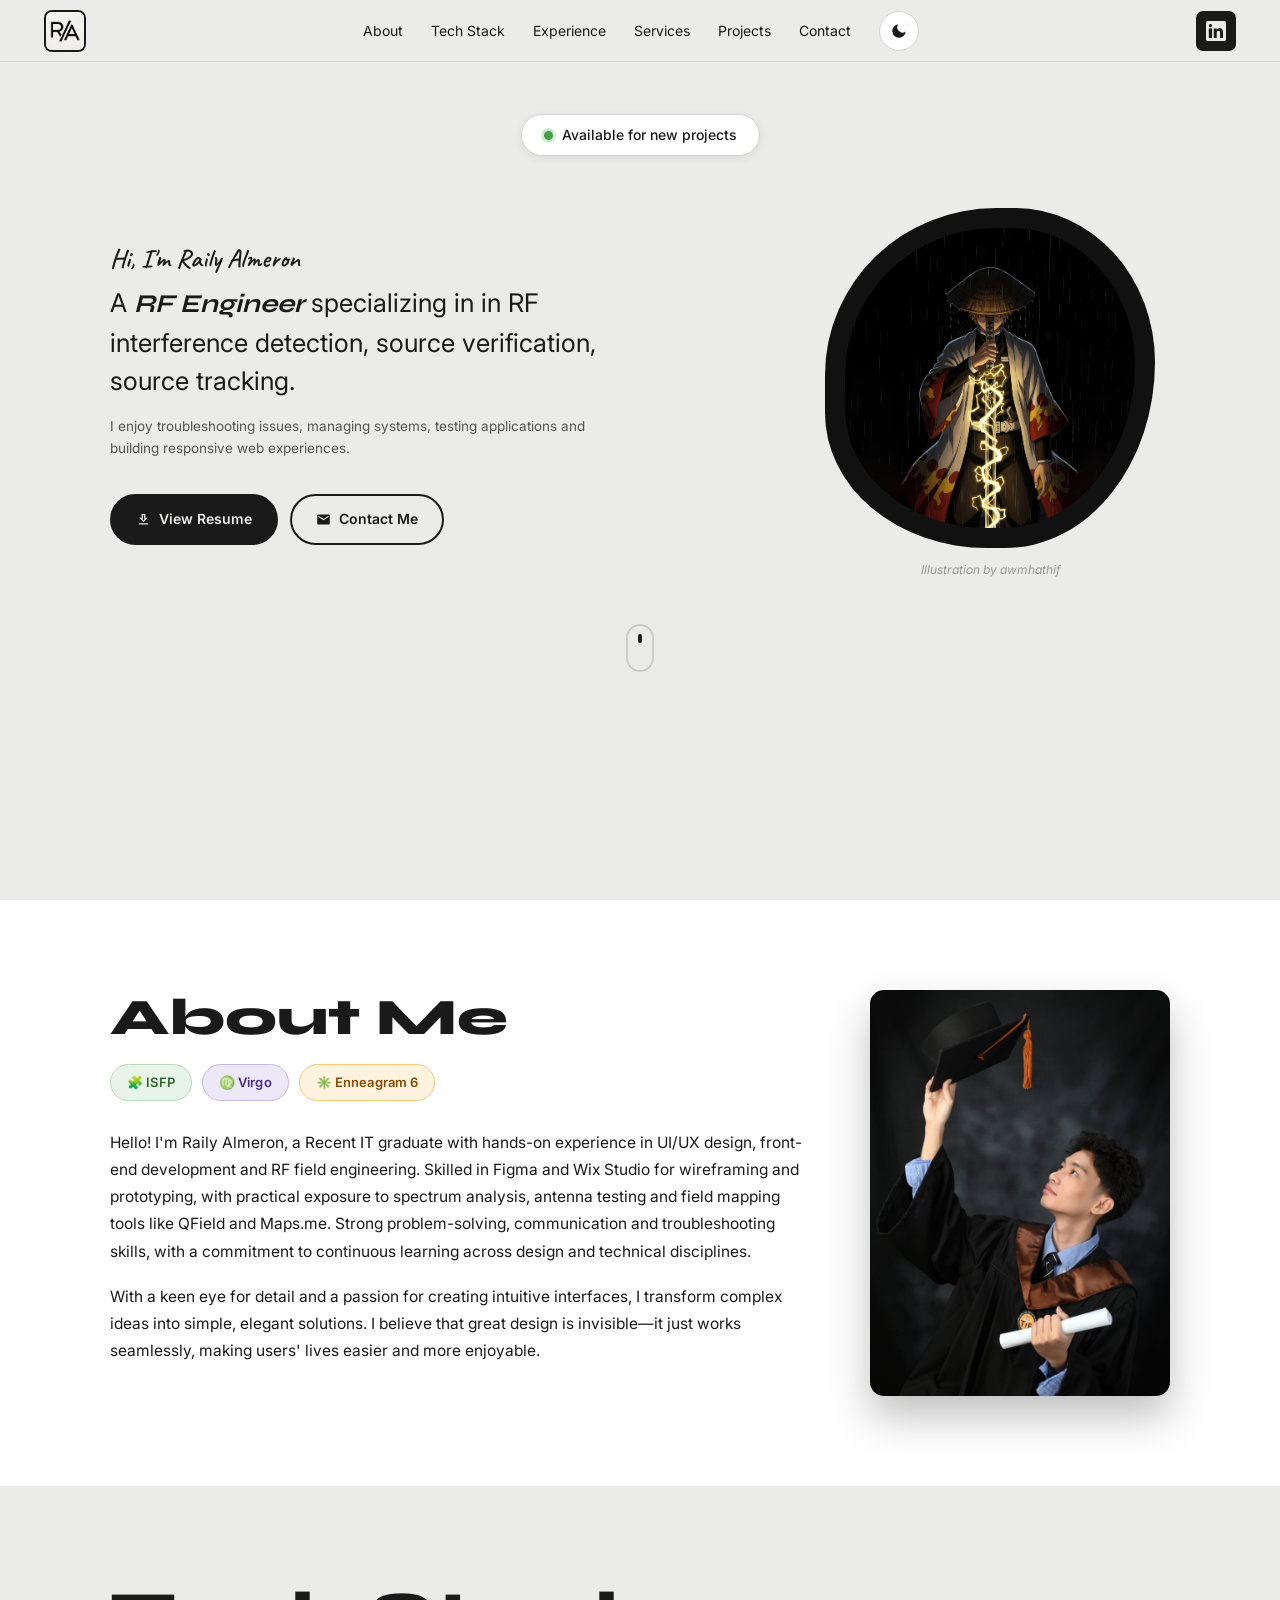
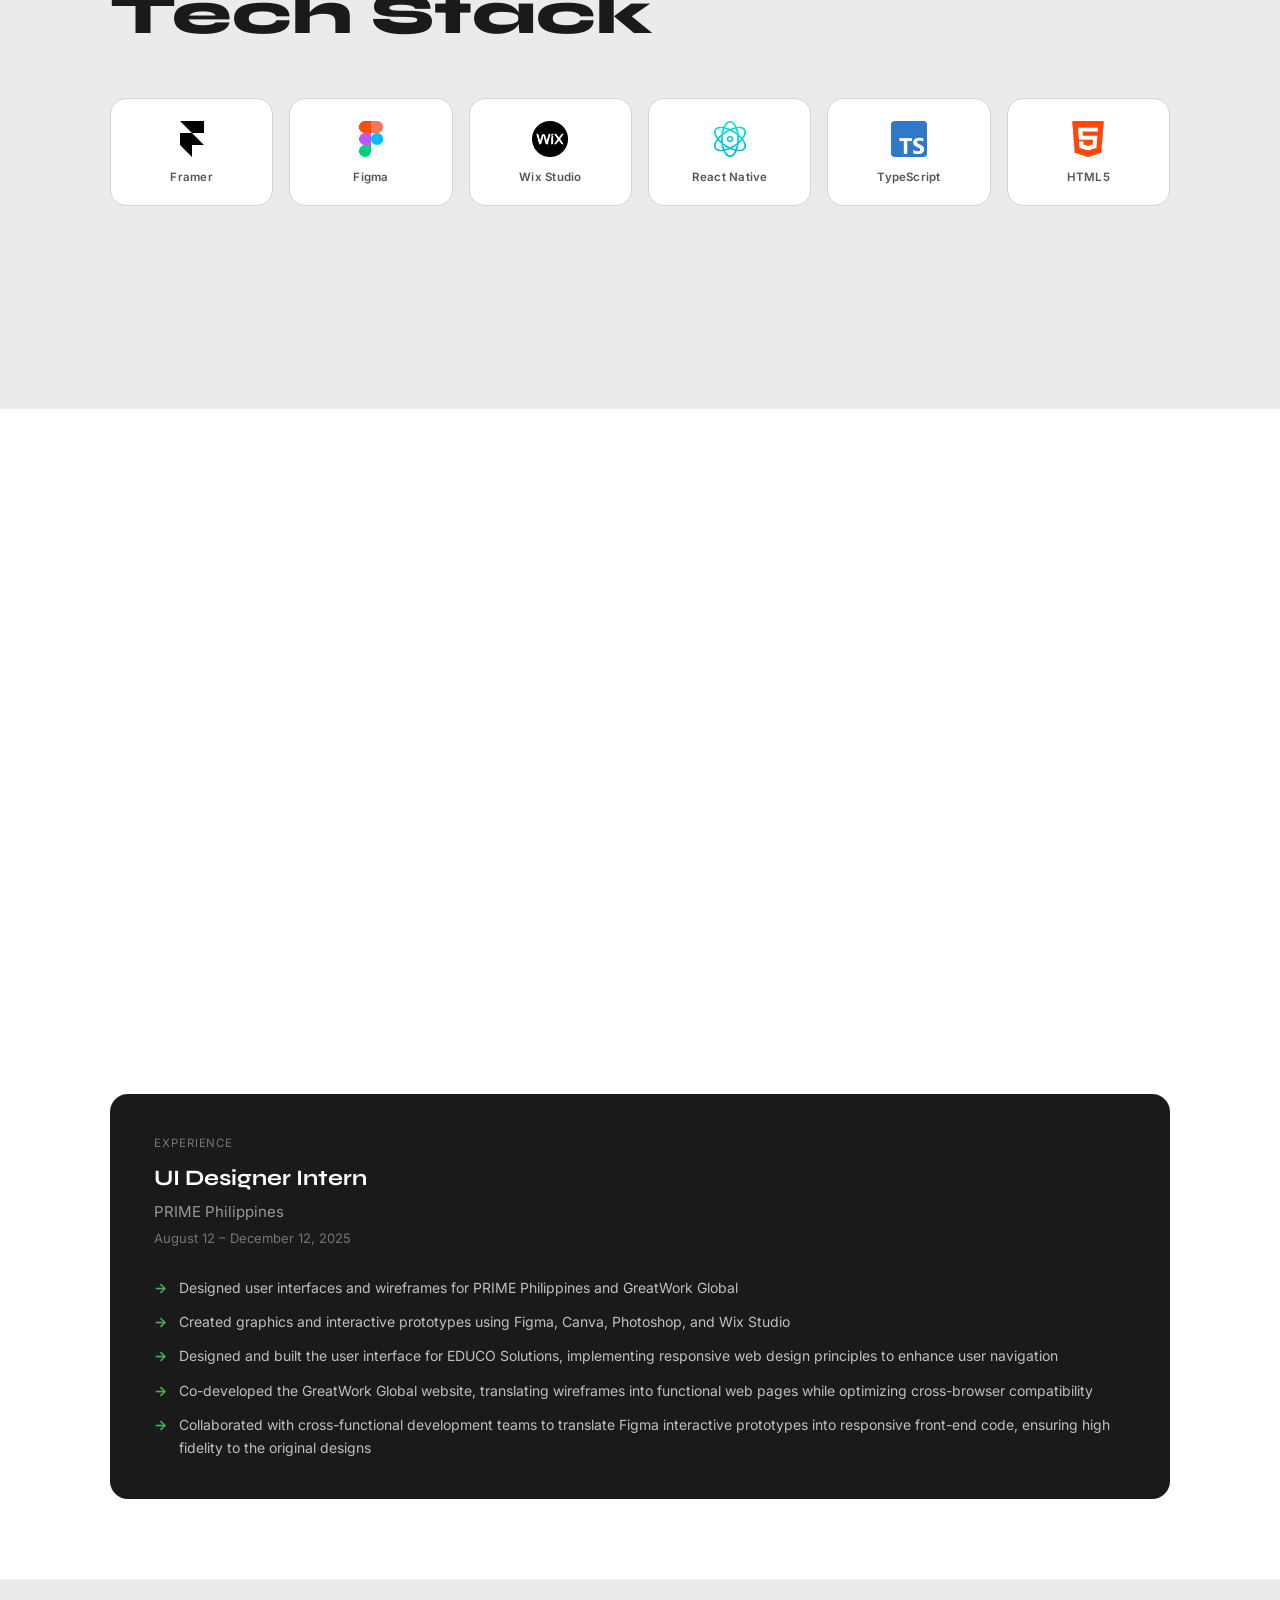
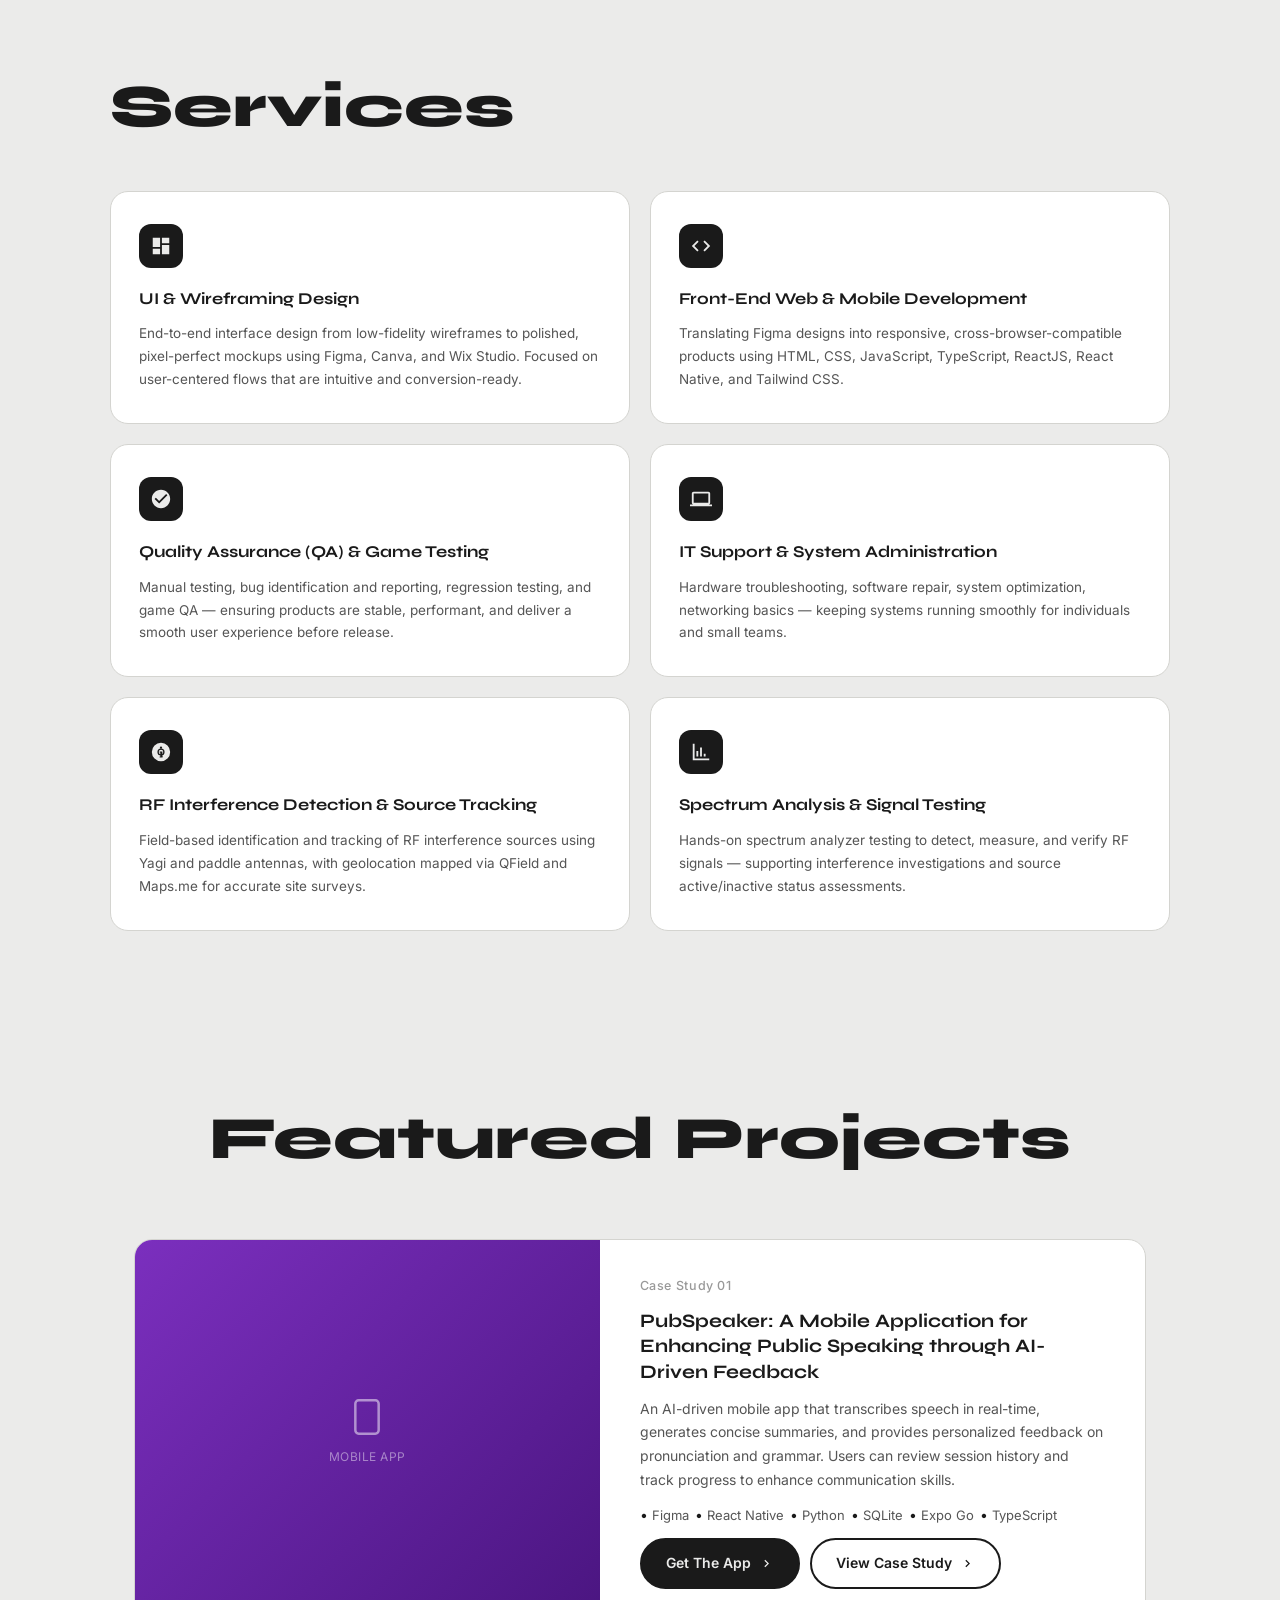
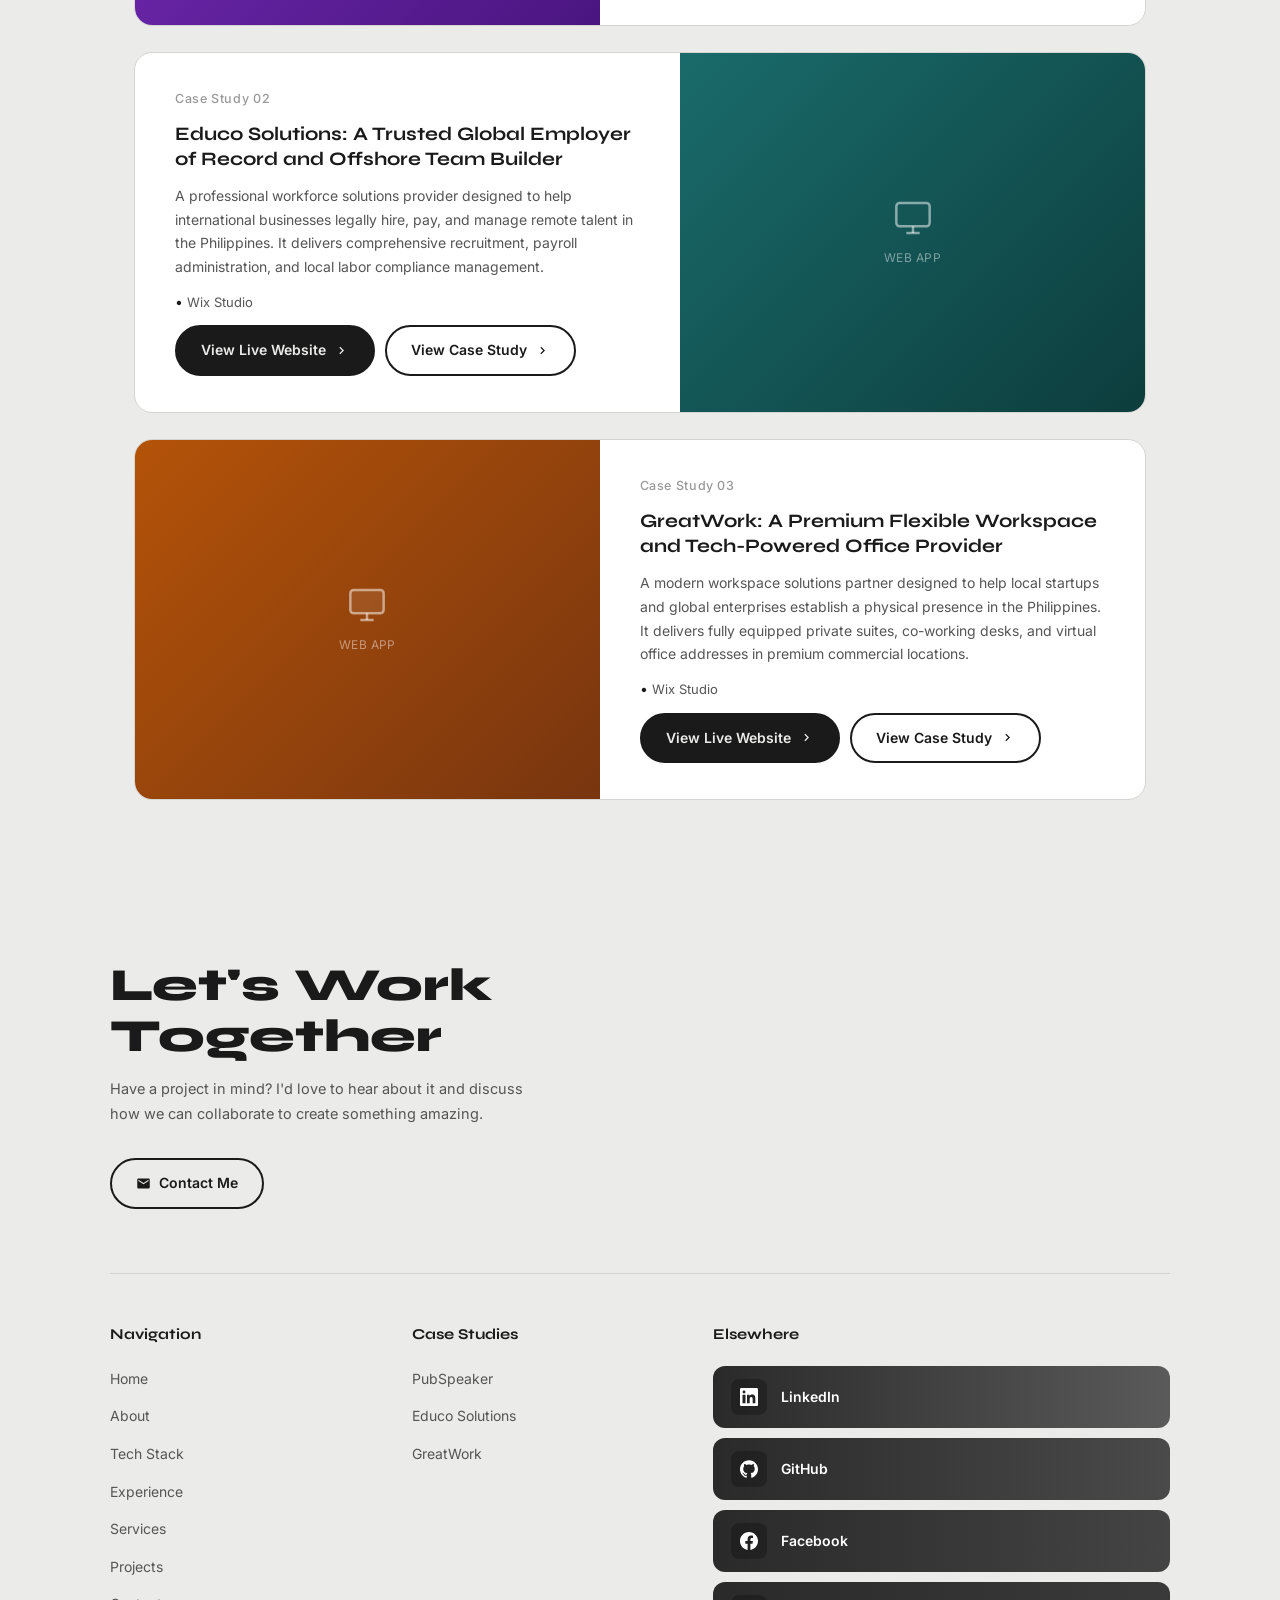
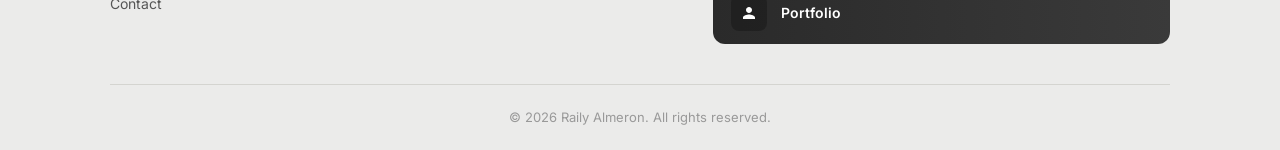
==== commit e7097568: "Update index.html" ====
--- a/index.html
+++ b/index.html
@@ -1466,7 +1466,7 @@
       <div class="hero-text reveal-left">
         <p class="hero-greeting">Hi, I'm Raily Almeron</p>
         <h1 class="hero-headline">
-          A <em>RF Interference Engineer</em> specializing in in RF interference detection, source verification, source
+          A <em>RF Engineer</em> specializing in in RF interference detection, source verification, source
           tracking.
         </h1>
         <p class="hero-sub">I enjoy troubleshooting issues, managing systems, testing applications and building
@@ -1591,19 +1591,32 @@
       <div class="exp-cards">
         <div class="exp-card reveal delay-1">
           <p class="exp-label">Experience</p>
-          <h3 class="exp-role">RF Interference Engineer</h3>
-          <p class="exp-company">INES Solutions</p>
+          <h3 class="exp-role">RF Engineer</h3>
+          <p class="exp-company">INES Solutions, INC.</p>
           <p class="exp-date">July 13 – Present</p>
           <ul class="exp-list">
             <li><span class="arrow">→</span> Performed source verification by testing paddle and Yagi antennas to
               determine whether an interference source was active or not active </li>
-            <li><span class="arrow">→</span> Conducted source tracking to locate signal sources (Paddle and Yagi antennas)
+            <li><span class="arrow">→</span> Conducted source tracking to locate signal sources (Paddle and Yagi
+              antennas)
               and assessed their active/inactive status in the field </li>
-            <li><span class="arrow">→</span> Utilized QField and Maps.me for field mapping and geolocation of interference
+            <li><span class="arrow">→</span> Utilized QField Google Earth and Maps.me for field mapping and geolocation of
               sources during site surveys
             </li>
             <li><span class="arrow">→</span> Used spectrum analyzer equipment to detect, measure and analyze RF signals
               during interference investigations
+            </li>
+            <li><span class="arrow">→</span> 2G/4G/5G drive testing and basic evaluation of cellular network performance
+              and coverage
+
+            </li>
+            <li><span class="arrow">→</span> Identifying areas with weak signal, poor coverage, and potential network
+              performance issues during drive testing
+
+            </li>
+            <li><span class="arrow">→</span> Exposure to key drive test parameters including RSRP, RSRQ, SINR, RSSI,
+              throughput, latency, call setup success, and handover performance
+
             </li>
           </ul>
         </div>
@@ -1681,8 +1694,7 @@
         </div>
         <div class="service-card reveal delay-6">
           <div class="service-icon"><svg viewBox="0 0 24 24">
-              <path
-                d="M3 3v18h18v-2H5V3H3zm4 14h2v-6H7v6zm4 0h2V7h-2v10zm4 0h2v-3h-2v3z" />
+              <path d="M3 3v18h18v-2H5V3H3zm4 14h2v-6H7v6zm4 0h2V7h-2v10zm4 0h2v-3h-2v3z" />
             </svg></div>
           <h3>Spectrum Analysis & Signal Testing</h3>
           <p>Hands-on spectrum analyzer testing to detect, measure, and verify RF signals — supporting interference
@@ -1880,7 +1892,7 @@
               </svg></div>
             GitHub
           </a>
-          <a href="https://www.facebook.com/fvckfb2022" target="_blank" rel="noopener" class="social-bar bar-facebook">
+          <a href="https://www.facebook.com/raihyaaa" target="_blank" rel="noopener" class="social-bar bar-facebook">
             <div class="bar-icon"><svg viewBox="0 0 24 24">
                 <path
                   d="M24 12.073c0-6.627-5.373-12-12-12s-12 5.373-12 12c0 5.99 4.388 10.954 10.125 11.854v-8.385H7.078v-3.47h3.047V9.43c0-3.007 1.792-4.669 4.533-4.669 1.312 0 2.686.235 2.686.235v2.953H15.83c-1.491 0-1.956.925-1.956 1.874v2.25h3.328l-.532 3.47h-2.796v8.385C19.612 23.027 24 18.062 24 12.073z" />
